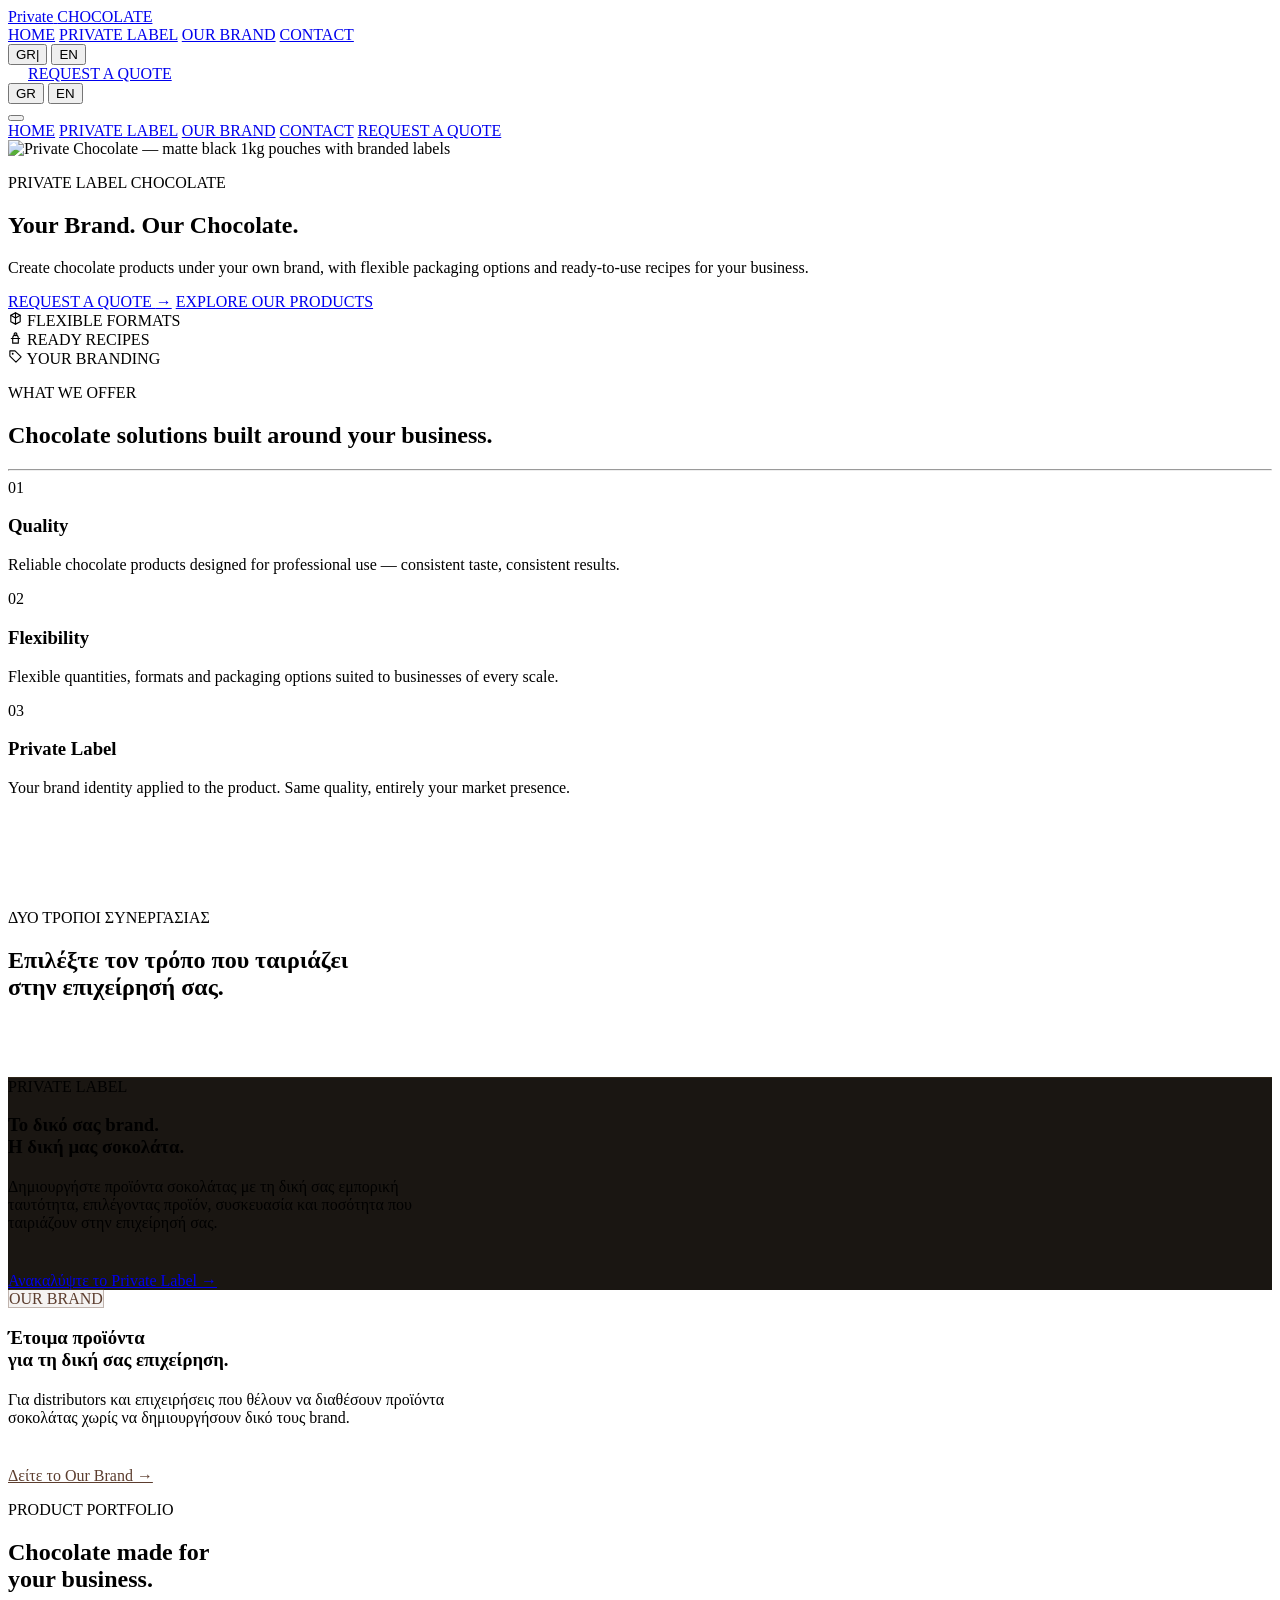
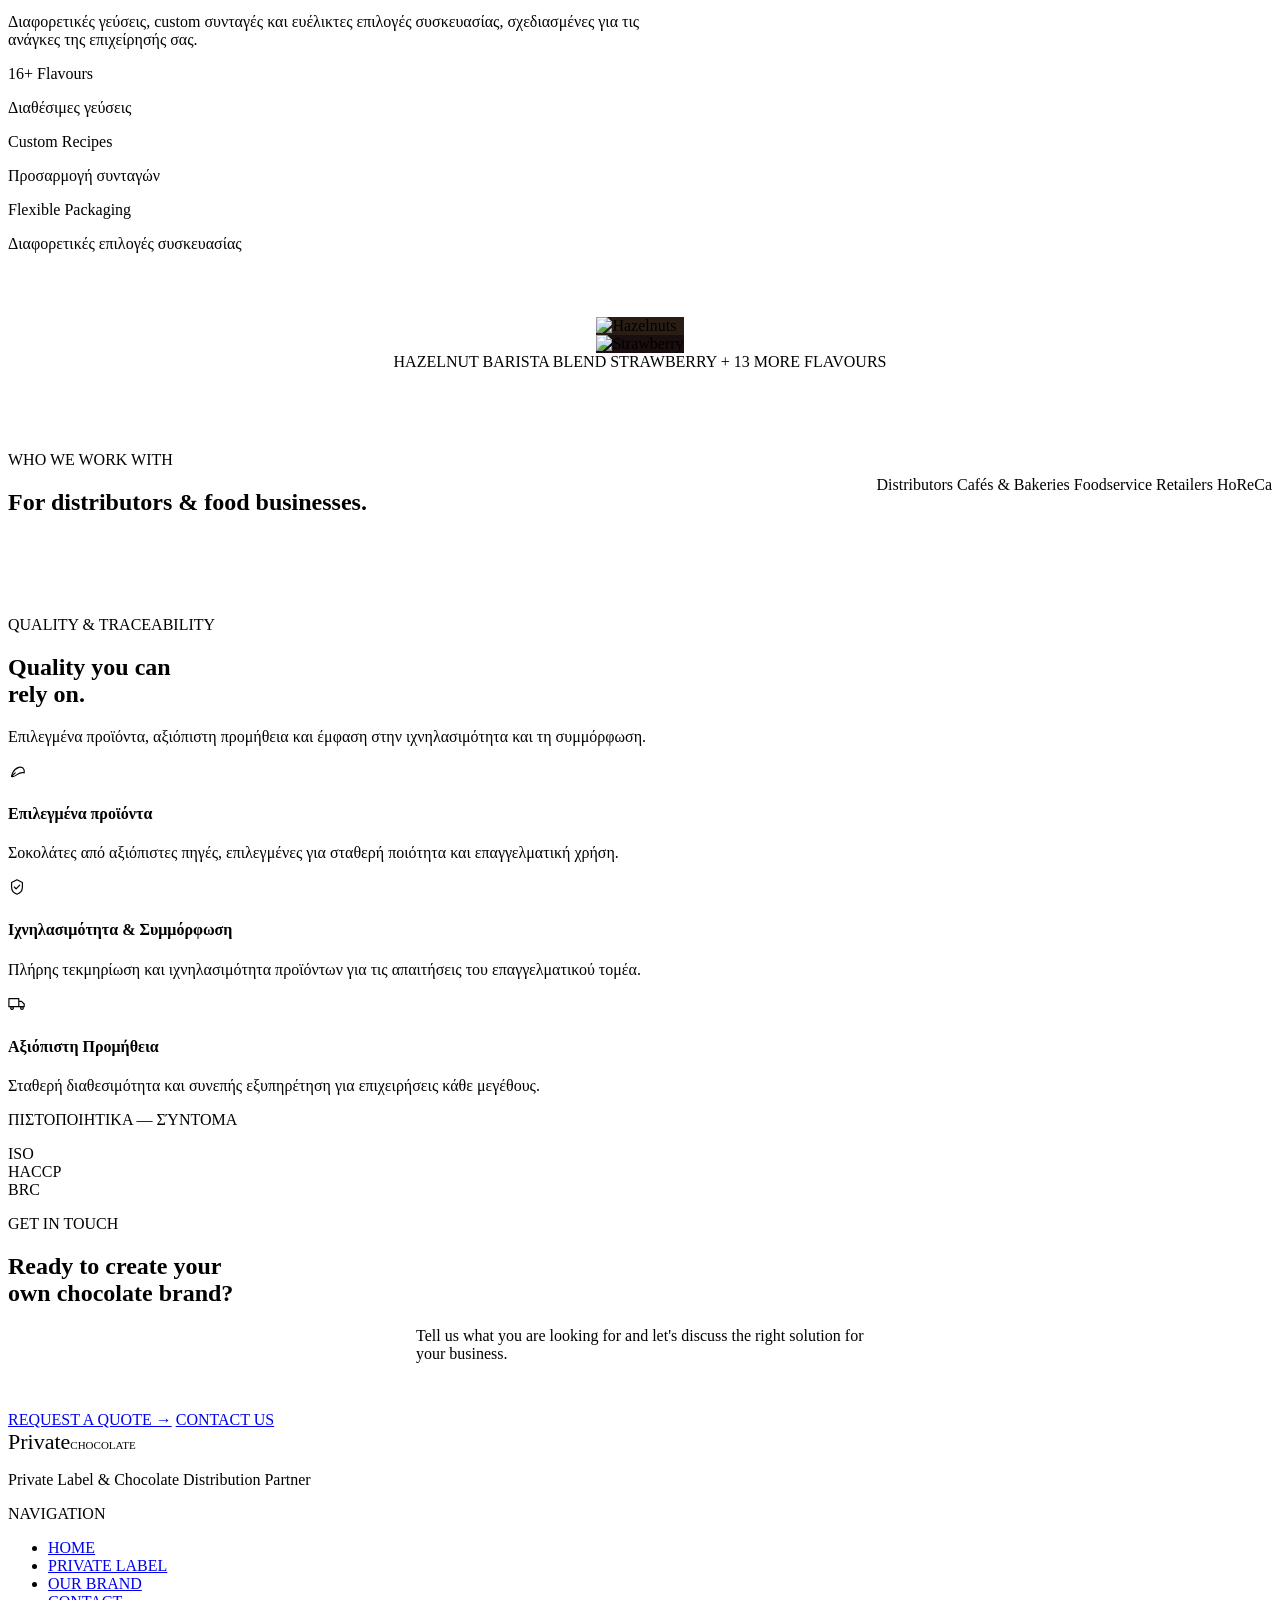
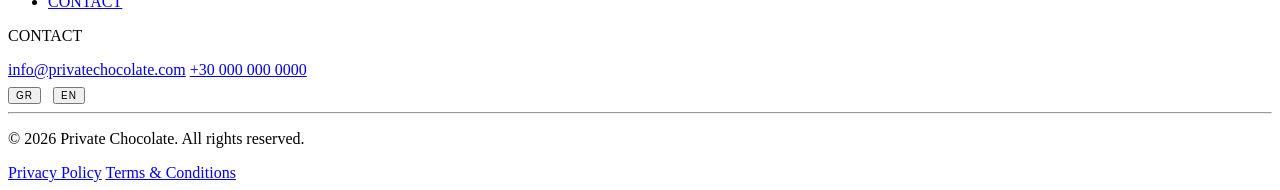
==== index.html @ 02a00a90 "Add files via upload" ====
<!DOCTYPE html>
<html lang="en">
<head>
  <meta charset="UTF-8">
  <meta name="viewport" content="width=device-width, initial-scale=1.0">
  <title>Private Chocolate — Your Brand. Our Chocolate.</title>
  <link rel="stylesheet" href="css/style.css">
</head>
<body>

  <!-- ═══ HEADER ═══ -->
  <header class="header">
    <div class="header-inner">
      <a href="index.html" class="logo">
        <span class="logo-private">Private</span>
        <span class="logo-chocolate">CHOCOLATE</span>
      </a>
      <nav class="nav-desktop">
        <a href="index.html" class="nav-link">HOME</a>
        <a href="private-label.html" class="nav-link">PRIVATE LABEL</a>
        <a href="our-brand.html" class="nav-link">OUR BRAND</a>
        <a href="contact.html" class="nav-link">CONTACT</a>
      </nav>
      <div class="header-right">
        <div class="lang-switcher">
          <button class="lang-btn active" data-lang="GR">GR<span class="lang-sep">|</span></button>
          <button class="lang-btn" data-lang="EN">EN</button>
        </div>
        <a href="contact.html" class="btn btn-gold" style="padding:10px 20px;">REQUEST A QUOTE</a>
      </div>
      <div class="mobile-controls">
        <div class="mobile-lang">
          <button class="lang-btn active" data-lang="GR">GR</button>
          <button class="lang-btn" data-lang="EN">EN</button>
        </div>
        <button class="hamburger" aria-label="Toggle menu">
          <span></span><span></span><span></span>
        </button>
      </div>
    </div>
    <div class="mobile-menu">
      <a href="index.html">HOME</a>
      <a href="private-label.html">PRIVATE LABEL</a>
      <a href="our-brand.html">OUR BRAND</a>
      <a href="contact.html">CONTACT</a>
      <a href="contact.html" class="btn btn-gold" style="text-align:center;margin-top:8px;">REQUEST A QUOTE</a>
    </div>
  </header>

  <main>
    <!-- ═══ 1. HERO ═══ -->
    <section class="hero">
      <div class="hero-bg">
        <img src="img/hero.png" alt="Private Chocolate — matte black 1kg pouches with branded labels" class="hero-img">
        <div class="hero-gradient-h"></div>
        <div class="hero-gradient-v"></div>
      </div>
      <div class="hero-content">
        <div class="hero-text">
          <p class="eyebrow">PRIVATE LABEL CHOCOLATE</p>
          <h1>
            <span class="line1">Your Brand.</span>
            <span class="line2">Our Chocolate.</span>
          </h1>
          <p class="hero-desc">Create chocolate products under your own brand, with flexible packaging options and ready-to-use recipes for your business.</p>
          <div class="hero-buttons">
            <a href="contact.html" class="btn btn-gold">REQUEST A QUOTE <span>→</span></a>
            <a href="private-label.html" class="btn btn-ghost">EXPLORE OUR PRODUCTS</a>
          </div>
          <div class="hero-badges">
            <div class="hero-badge">
              <svg width="15" height="15" viewBox="0 0 16 16" fill="none" stroke="currentColor" stroke-width="1.2" stroke-linecap="round" stroke-linejoin="round"><path d="M13 4.5L8 2 3 4.5v7L8 14l5-2.5v-7z"/><path d="M8 2v12M3 4.5l5 3 5-3"/></svg>
              <span>FLEXIBLE FORMATS</span>
            </div>
            <span class="hero-badge-sep"></span>
            <div class="hero-badge">
              <svg width="15" height="15" viewBox="0 0 16 16" fill="none" stroke="currentColor" stroke-width="1.2" stroke-linecap="round" stroke-linejoin="round"><path d="M5.5 14h5M5 14V9h6v5M3.5 9h9M5 9c0-2 1-3.5 3-3.5S11 7 11 9"/><circle cx="8" cy="4.5" r="1.5"/></svg>
              <span>READY RECIPES</span>
            </div>
            <span class="hero-badge-sep"></span>
            <div class="hero-badge">
              <svg width="15" height="15" viewBox="0 0 16 16" fill="none" stroke="currentColor" stroke-width="1.2" stroke-linecap="round" stroke-linejoin="round"><path d="M2 2h5.5l6.5 6.5-5.5 5.5L2 7.5V2z"/><circle cx="5" cy="5" r="1" fill="currentColor" stroke="none"/></svg>
              <span>YOUR BRANDING</span>
            </div>
          </div>
        </div>
      </div>
    </section>

    <!-- ═══ 2. WHAT WE OFFER ═══ -->
    <section class="section-ivory">
      <div class="container">
        <div style="max-width:576px;" class="mb-16">
          <p class="eyebrow">WHAT WE OFFER</p>
          <h2 class="heading-lg">Chocolate solutions built around your business.</h2>
        </div>
        <hr class="divider">
        <div class="grid-3">
          <div class="grid-3-item"><span class="num">01</span><h3>Quality</h3><p>Reliable chocolate products designed for professional use — consistent taste, consistent results.</p></div>
          <div class="grid-3-item"><span class="num">02</span><h3>Flexibility</h3><p>Flexible quantities, formats and packaging options suited to businesses of every scale.</p></div>
          <div class="grid-3-item"><span class="num">03</span><h3>Private Label</h3><p>Your brand identity applied to the product. Same quality, entirely your market presence.</p></div>
        </div>
      </div>
    </section>

    <!-- ═══ 3. ΔΥΟ ΤΡΟΠΟΙ ΣΥΝΕΡΓΑΣΙΑΣ ═══ -->
    <section style="background-color:var(--dark);">
      <div class="container" style="padding-top:80px;padding-bottom:56px;">
        <p class="eyebrow">ΔΥΟ ΤΡΟΠΟΙ ΣΥΝΕΡΓΑΣΙΑΣ</p>
        <h2 class="heading-md" style="color:var(--text-light);max-width:560px;">Επιλέξτε τον τρόπο που ταιριάζει<br><span class="italic text-ivory-warm">στην επιχείρησή σας.</span></h2>
      </div>
      <div class="split-section">
        <!-- PRIVATE LABEL -->
        <div class="split-card" style="background-color:#1A1612;border-top:1px solid rgba(196,154,74,0.12);">
          <div class="accent-bar" style="background-color:var(--gold);opacity:0.4;"></div>
          <div>
            <span class="split-badge" style="border:1px solid var(--gold);color:var(--gold);background-color:var(--gold-muted);">PRIVATE LABEL</span>
            <h3 class="heading-md" style="color:var(--text-light);margin-bottom:20px;">Το δικό σας brand.<br><span class="italic text-gold">Η δική μας σοκολάτα.</span></h3>
            <p class="body-text-light" style="max-width:440px;margin-bottom:40px;">Δημιουργήστε προϊόντα σοκολάτας με τη δική σας εμπορική ταυτότητα, επιλέγοντας προϊόν, συσκευασία και ποσότητα που ταιριάζουν στην επιχείρησή σας.</p>
          </div>
          <a href="private-label.html" class="btn btn-gold" style="align-self:flex-start;">Ανακαλύψτε το Private Label →</a>
        </div>
        <!-- OUR BRAND -->
        <div class="split-card" style="background-color:var(--ivory-warm);border-top:1px solid var(--border);border-left:1px solid var(--border);">
          <div class="accent-bar" style="background-color:var(--chocolate);opacity:0.25;"></div>
          <div>
            <span class="split-badge" style="border:1px solid rgba(92,61,46,0.35);color:#5C3D2E;background-color:rgba(92,61,46,0.06);">OUR BRAND</span>
            <h3 class="heading-md" style="margin-bottom:20px;">Έτοιμα προϊόντα<br><span class="italic">για τη δική σας επιχείρηση.</span></h3>
            <p class="body-text" style="max-width:440px;margin-bottom:40px;">Για distributors και επιχειρήσεις που θέλουν να διαθέσουν προϊόντα σοκολάτας χωρίς να δημιουργήσουν δικό τους brand.</p>
          </div>
          <a href="our-brand.html" class="btn btn-outline-muted" style="align-self:flex-start;color:#5C3D2E;border-color:rgba(92,61,46,0.4);">Δείτε το Our Brand →</a>
        </div>
      </div>
    </section>

    <!-- ═══ 4. PRODUCT PORTFOLIO ═══ -->
    <section class="section-ivory">
      <div class="container">
        <div style="max-width:672px;" class="mb-10">
          <p class="eyebrow">PRODUCT PORTFOLIO</p>
          <h2 class="heading-lg mb-4">Chocolate made for<br><span class="italic">your business.</span></h2>
          <p class="body-text max-w-lg">Διαφορετικές γεύσεις, custom συνταγές και ευέλικτες επιλογές συσκευασίας, σχεδιασμένες για τις ανάγκες της επιχείρησής σας.</p>
        </div>
        <div class="stats-row mb-16">
          <div class="stat-item"><div class="stat-value"><span class="gold">16+</span> Flavours</div><p class="stat-sub">Διαθέσιμες γεύσεις</p></div>
          <div class="stat-item"><div class="stat-value"><span class="gold">Custom</span> Recipes</div><p class="stat-sub">Προσαρμογή συνταγών</p></div>
          <div class="stat-item"><div class="stat-value"><span class="gold">Flexible</span> Packaging</div><p class="stat-sub">Διαφορετικές επιλογές συσκευασίας</p></div>
        </div>
        <!-- Pouch showcase -->
        <div class="pouch-showcase">
          <div class="radial-bg"></div>
          <div style="position:relative;z-index:10;display:flex;flex-direction:column;align-items:center;justify-content:flex-end;padding:48px 24px 0;">
            <div class="pouch-row">
              <div class="pouch-item pouch-left">
                <div data-pouch="HAZELNUT" data-pouch-id="hazelnut-h"></div>
                <div class="pouch-accent pouch-accent-left" style="background-color:#2A1E14;">
                  <img src="https://images.unsplash.com/photo-1601275874186-86dea41a4b7f?w=80&h=80&fit=crop&auto=format" alt="Hazelnuts">
                </div>
              </div>
              <div class="pouch-item pouch-center">
                <div data-pouch="BARISTA BLEND" data-pouch-id="barista-h" data-label-bg="#F5F0E8" data-label-text="#1C1714" data-label-sub="#8B7D70"></div>
              </div>
              <div class="pouch-item pouch-right">
                <div data-pouch="STRAWBERRY" data-pouch-id="strawberry-h"></div>
                <div class="pouch-accent pouch-accent-right" style="background-color:#1A0F0F;">
                  <img src="https://images.unsplash.com/photo-1686554397800-d49f9f690ff5?w=80&h=80&fit=crop&auto=format" alt="Strawberry">
                </div>
              </div>
            </div>
            <div class="flavour-bar">
              <span class="flavour-label">HAZELNUT</span>
              <span class="flavour-label">BARISTA BLEND</span>
              <span class="flavour-label">STRAWBERRY</span>
              <span class="flavour-label highlight">+ 13 MORE FLAVOURS</span>
            </div>
          </div>
        </div>
      </div>
    </section>

    <!-- ═══ 5. WHO WE WORK WITH ═══ -->
    <section class="section-ivory-warm py-16" style="border-top:1px solid var(--border);padding:64px 0;">
      <div class="container">
        <div style="display:flex;flex-wrap:wrap;align-items:center;justify-content:space-between;gap:32px;">
          <div>
            <p class="eyebrow">WHO WE WORK WITH</p>
            <h2 class="heading-sm">For distributors &amp; food businesses.</h2>
          </div>
          <div class="badges-row">
            <span class="badge-pill">Distributors</span>
            <span class="badge-pill">Cafés & Bakeries</span>
            <span class="badge-pill">Foodservice</span>
            <span class="badge-pill">Retailers</span>
            <span class="badge-pill">HoReCa</span>
          </div>
        </div>
      </div>
    </section>

    <!-- ═══ 6. QUALITY & TRACEABILITY ═══ -->
    <section class="section-dark">
      <div class="container">
        <div class="quality-grid">
          <div>
            <p class="eyebrow">QUALITY & TRACEABILITY</p>
            <h2 class="heading-lg mb-6" style="color:var(--text-light);">Quality you can<br><span class="italic text-ivory-warm">rely on.</span></h2>
            <p class="body-text-light max-w-md">Επιλεγμένα προϊόντα, αξιόπιστη προμήθεια και έμφαση στην ιχνηλασιμότητα και τη συμμόρφωση.</p>
          </div>
          <div>
            <div class="quality-item">
              <div class="icon"><svg width="18" height="18" viewBox="0 0 20 20" fill="none" stroke="currentColor" stroke-width="1.3" stroke-linecap="round" stroke-linejoin="round"><path d="M4 16c0 0 1-8 8-10s6 6 6 6-4-1-8 2S4 16 4 16z"/><path d="M4 16l4-4"/></svg></div>
              <div><h4>Επιλεγμένα προϊόντα</h4><p>Σοκολάτες από αξιόπιστες πηγές, επιλεγμένες για σταθερή ποιότητα και επαγγελματική χρήση.</p></div>
            </div>
            <div class="quality-item">
              <div class="icon"><svg width="18" height="18" viewBox="0 0 20 20" fill="none" stroke="currentColor" stroke-width="1.3" stroke-linecap="round" stroke-linejoin="round"><path d="M10 2L4 5v5c0 4 3 7 6 8 3-1 6-4 6-8V5l-6-3z"/><path d="M7 10l2 2 4-4"/></svg></div>
              <div><h4>Ιχνηλασιμότητα & Συμμόρφωση</h4><p>Πλήρης τεκμηρίωση και ιχνηλασιμότητα προϊόντων για τις απαιτήσεις του επαγγελματικού τομέα.</p></div>
            </div>
            <div class="quality-item">
              <div class="icon"><svg width="18" height="18" viewBox="0 0 20 20" fill="none" stroke="currentColor" stroke-width="1.3" stroke-linecap="round" stroke-linejoin="round"><path d="M1 4h11v9H1zM12 7h3l3 3v3h-6V7z"/><circle cx="4.5" cy="14.5" r="1.5"/><circle cx="15.5" cy="14.5" r="1.5"/></svg></div>
              <div><h4>Αξιόπιστη Προμήθεια</h4><p>Σταθερή διαθεσιμότητα και συνεπής εξυπηρέτηση για επιχειρήσεις κάθε μεγέθους.</p></div>
            </div>
            <div class="certs">
              <p class="certs-label">ΠΙΣΤΟΠΟΙΗΤΙΚΑ — ΣΎΝΤΟΜΑ</p>
              <div class="certs-list">
                <div class="cert-box">ISO</div>
                <div class="cert-box">HACCP</div>
                <div class="cert-box">BRC</div>
              </div>
            </div>
          </div>
        </div>
      </div>
    </section>

    <!-- ═══ 7. FINAL CTA ═══ -->
    <section class="section-deep cta-section">
      <div class="container">
        <p class="eyebrow">GET IN TOUCH</p>
        <h2 class="heading-xl" style="color:var(--text-light);">Ready to create your<br><span class="italic text-gold">own chocolate brand?</span></h2>
        <p class="body-text-light" style="max-width:448px;margin:0 auto 48px;">Tell us what you are looking for and let's discuss the right solution for your business.</p>
        <div class="cta-buttons">
          <a href="contact.html" class="btn btn-gold-solid">REQUEST A QUOTE →</a>
          <a href="contact.html" class="btn btn-ghost">CONTACT US</a>
        </div>
      </div>
    </section>
  </main>

  <!-- ═══ FOOTER ═══ -->
  <footer class="footer">
    <div class="container footer-inner">
      <div class="footer-grid">
        <div class="footer-brand">
          <div class="logo mb-4"><span class="logo-private" style="color:var(--text-light);font-size:22px;">Private</span><span class="logo-chocolate" style="font-size:11px;">CHOCOLATE</span></div>
          <p>Private Label &amp; Chocolate Distribution Partner</p>
        </div>
        <div>
          <p class="footer-nav-label">NAVIGATION</p>
          <ul class="footer-nav-list">
            <li><a href="index.html">HOME</a></li>
            <li><a href="private-label.html">PRIVATE LABEL</a></li>
            <li><a href="our-brand.html">OUR BRAND</a></li>
            <li><a href="contact.html">CONTACT</a></li>
          </ul>
        </div>
        <div>
          <p class="footer-contact-label">CONTACT</p>
          <div class="footer-contact-list">
            <a href="mailto:info@privatechocolate.com">info@privatechocolate.com</a>
            <a href="tel:+30000000000">+30 000 000 0000</a>
            <div style="display:flex;gap:12px;margin-top:8px;">
              <button class="lang-btn active" data-lang="GR" style="font-size:10px;letter-spacing:0.1em;">GR</button>
              <button class="lang-btn" data-lang="EN" style="font-size:10px;letter-spacing:0.1em;">EN</button>
            </div>
          </div>
        </div>
      </div>
      <hr class="divider-light">
      <div class="footer-bottom">
        <p>© 2026 Private Chocolate. All rights reserved.</p>
        <div class="footer-links">
          <a href="#">Privacy Policy</a>
          <a href="#">Terms & Conditions</a>
        </div>
      </div>
    </div>
  </footer>

  <script src="js/svg.js"></script>
  <script src="js/main.js"></script>
</body>
</html>
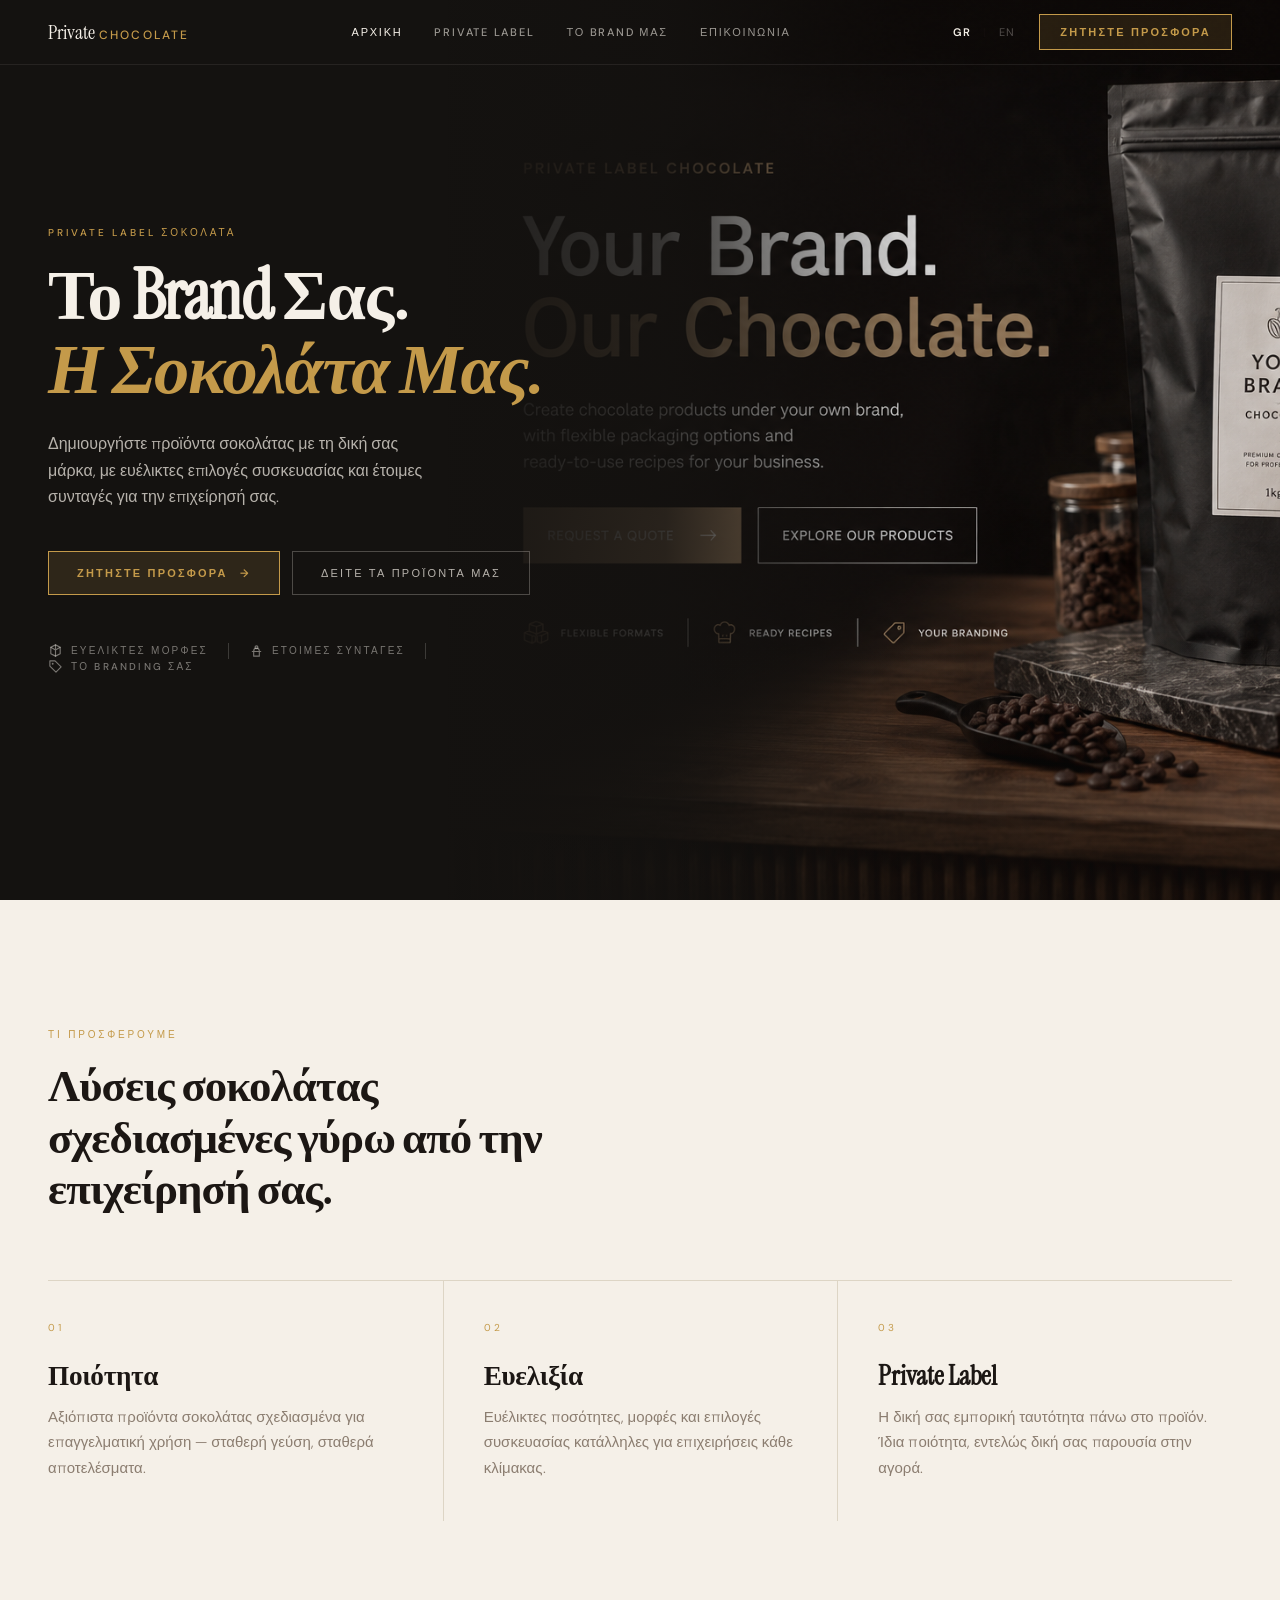
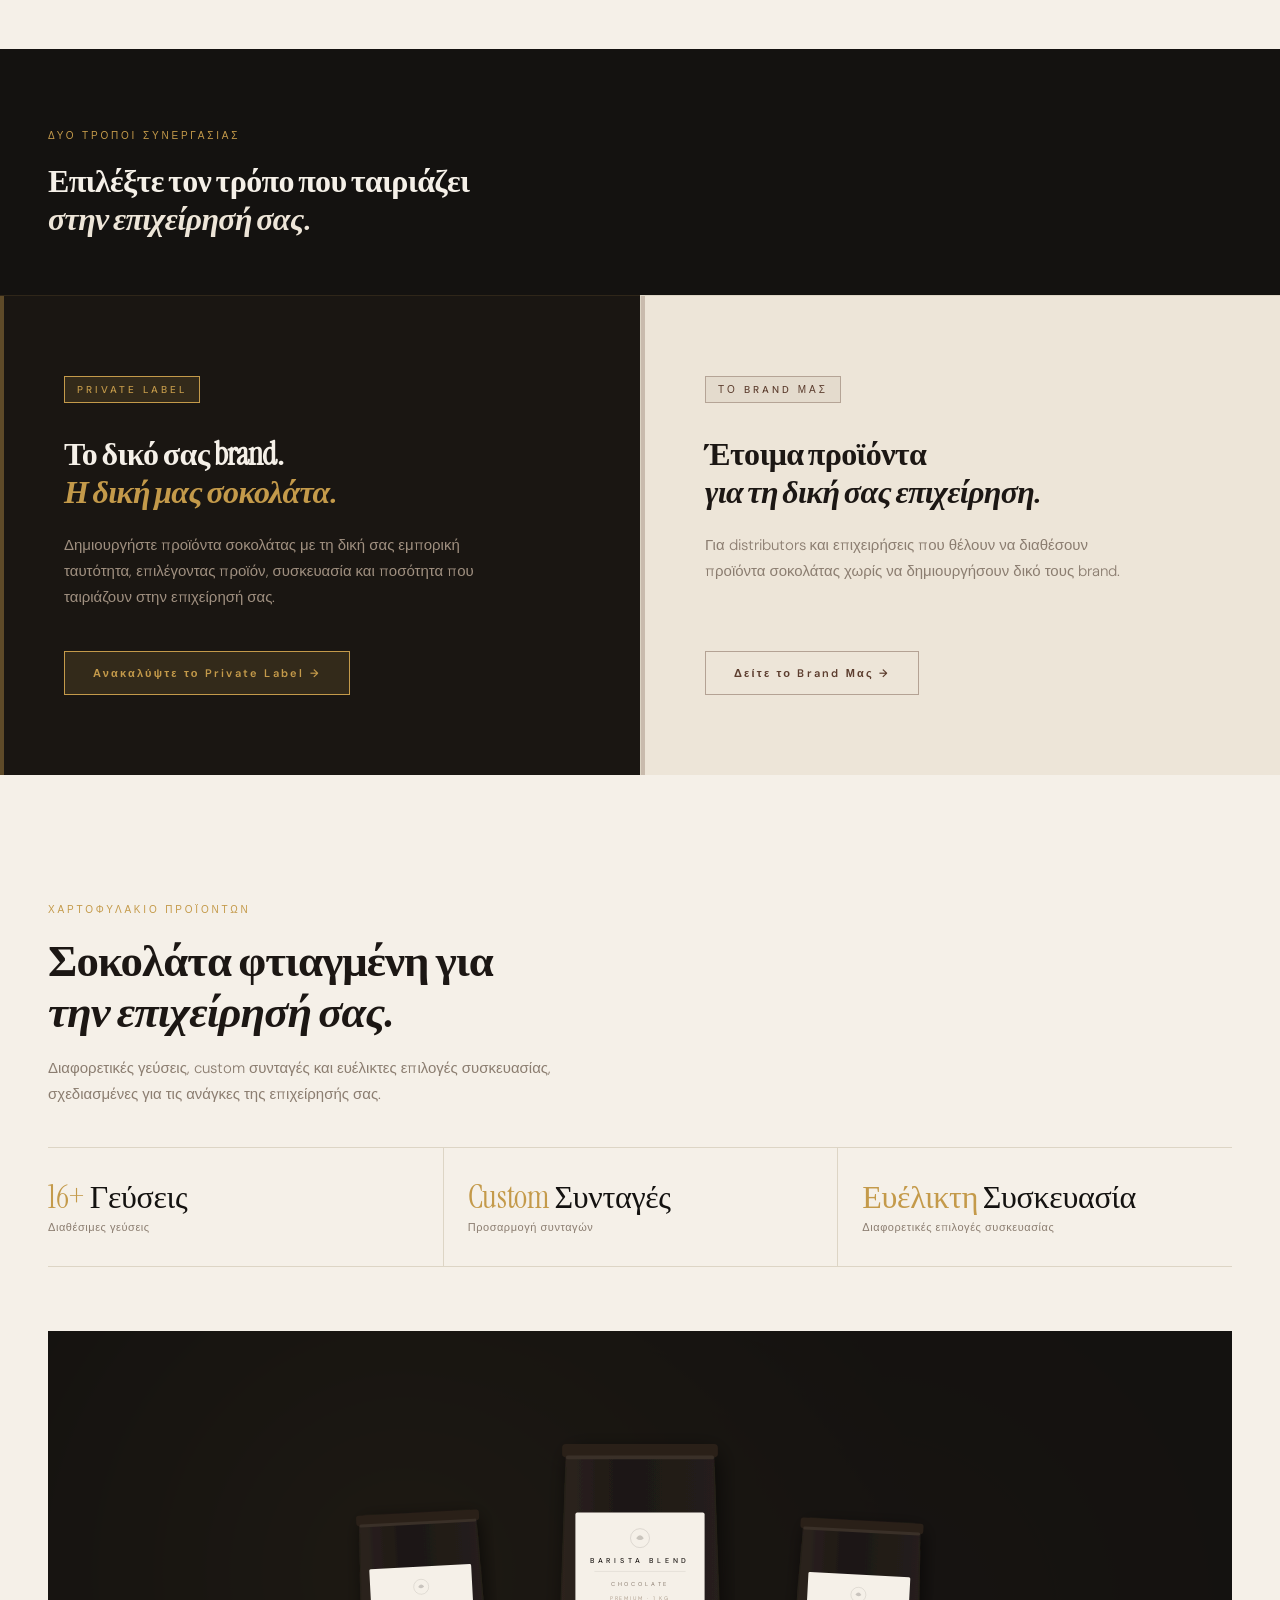
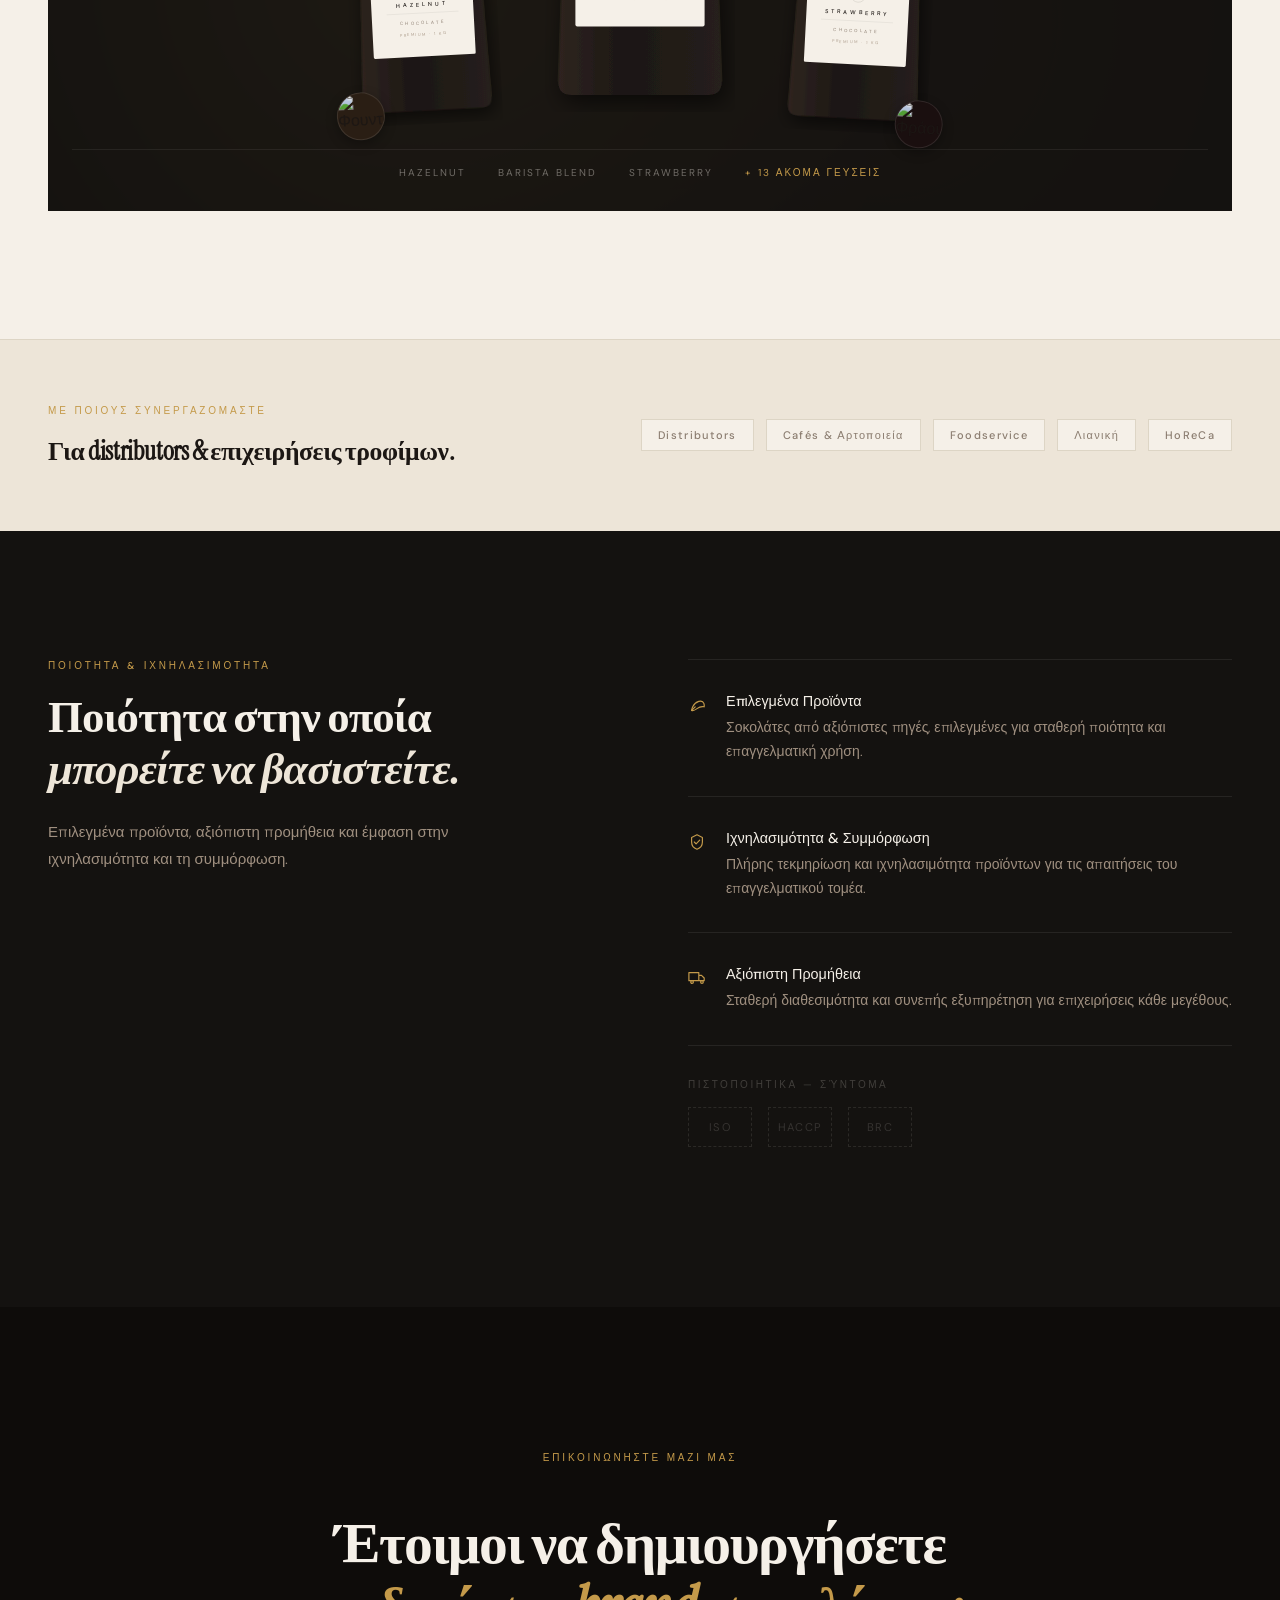
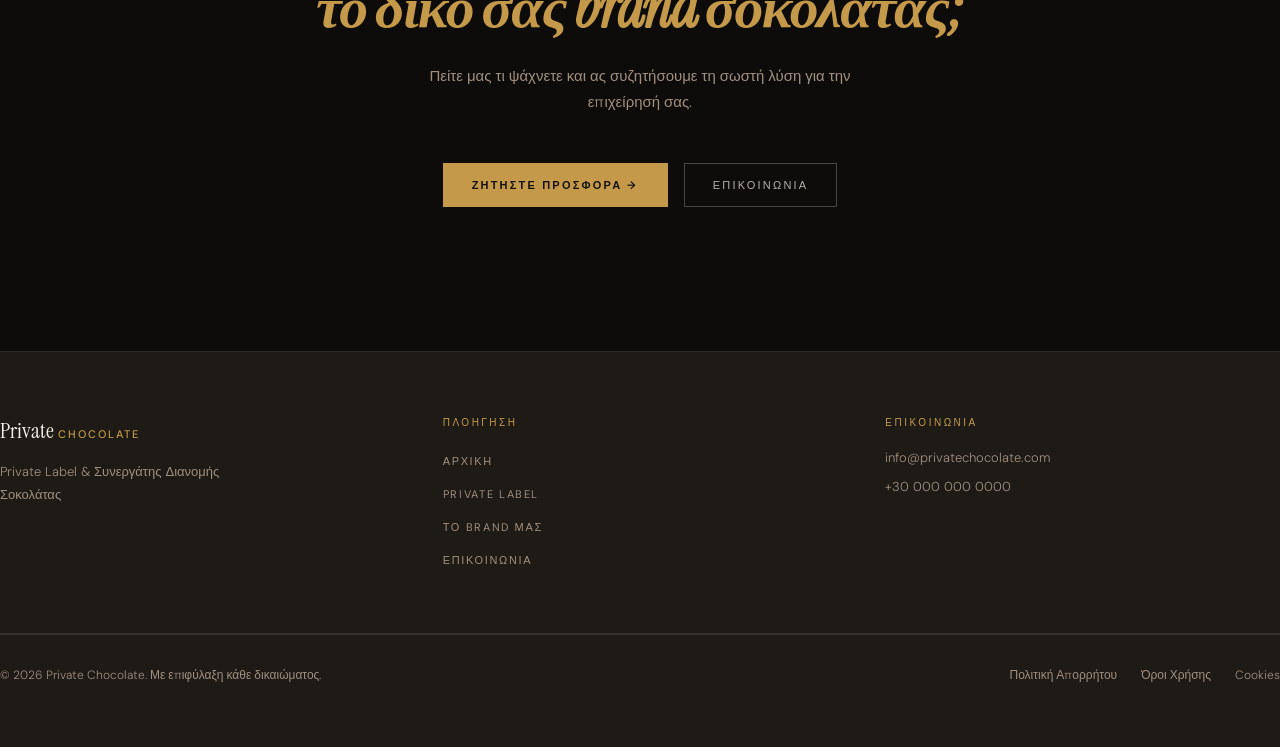
==== commit 5c24beb1: "Add files via upload - contact form - cookies - gtag(analytics- ads) - structure data -sitemap " ====
--- a/index.html
+++ b/index.html
@@ -1,116 +1,118 @@
 <!DOCTYPE html>
-<html lang="en">
+<html lang="el">
 <head>
   <meta charset="UTF-8">
   <meta name="viewport" content="width=device-width, initial-scale=1.0">
-  <title>Private Chocolate — Your Brand. Our Chocolate.</title>
+  <title>Private Chocolate — Το Δικό Σας Brand. Η Δική Μας Σοκολάτα.</title>
+  <link rel="icon" href="img/favicon.ico" sizes="32x32">
+  <link rel="icon" href="img/favicon.svg" type="image/svg+xml">
+  <link rel="apple-touch-icon" href="img/apple-touch-icon.png">
+  <meta name="description" content="Δημιουργήστε προϊόντα σοκολάτας με τη δική σας μάρκα. Private label και διανομή σοκολάτας για επαγγελματίες — ευέλικτη συσκευασία, 16+ γεύσεις.">
+  <link rel="canonical" href="https://privatechocolate.com/">
+  <meta property="og:type" content="website">
+  <meta property="og:title" content="Private Chocolate — Το Brand Σας. Η Σοκολάτα Μας.">
+  <meta property="og:description" content="Δημιουργήστε προϊόντα σοκολάτας με τη δική σας μάρκα. Private label και διανομή σοκολάτας για επαγγελματίες — ευέλικτη συσκευασία, 16+ γεύσεις.">
+  <meta property="og:url" content="https://privatechocolate.com/">
+  <meta property="og:image" content="https://privatechocolate.com/img/og-image.jpg">
+  <meta property="og:locale" content="el_GR">
+  <meta property="og:locale:alternate" content="en_GB">
+  <meta property="og:site_name" content="Private Chocolate">
+  <meta name="twitter:card" content="summary_large_image">
+  <meta name="twitter:title" content="Private Chocolate — Το Brand Σας. Η Σοκολάτα Μας.">
+  <meta name="twitter:description" content="Δημιουργήστε προϊόντα σοκολάτας με τη δική σας μάρκα. Private label και διανομή σοκολάτας για επαγγελματίες — ευέλικτη συσκευασία, 16+ γεύσεις.">
+  <meta name="twitter:image" content="https://privatechocolate.com/img/og-image.jpg">
+  <link rel="alternate" hreflang="el" href="index.html">
+  <link rel="alternate" hreflang="en" href="en/index.html">
   <link rel="stylesheet" href="css/style.css">
+
+  <script type="application/ld+json">{"@context":"https://schema.org","@type":"Organization","name":"Private Chocolate","url":"https://privatechocolate.com","logo":"https://privatechocolate.com/img/logo.png","description":"Private label chocolate and distribution partner for professional businesses.","contactPoint":{"@type":"ContactPoint","email":"info@privatechocolate.com","contactType":"sales","availableLanguage":["Greek","English"]},"sameAs":[]}  </script>
+  <script type="application/ld+json">{"@context":"https://schema.org","@type":"WebSite","name":"Private Chocolate","url":"https://privatechocolate.com","inLanguage":["el","en"]}  </script>
 </head>
 <body>
 
-  <!-- ═══ HEADER ═══ -->
+  <!-- HEADER -->
   <header class="header">
     <div class="header-inner">
-      <a href="index.html" class="logo">
-        <span class="logo-private">Private</span>
-        <span class="logo-chocolate">CHOCOLATE</span>
-      </a>
+      <a href="index.html" class="logo"><span class="logo-private">Private</span><span class="logo-chocolate">CHOCOLATE</span></a>
       <nav class="nav-desktop">
-        <a href="index.html" class="nav-link">HOME</a>
+        <a href="index.html" class="nav-link">ΑΡΧΙΚΗ</a>
         <a href="private-label.html" class="nav-link">PRIVATE LABEL</a>
-        <a href="our-brand.html" class="nav-link">OUR BRAND</a>
-        <a href="contact.html" class="nav-link">CONTACT</a>
+        <a href="our-brand.html" class="nav-link">ΤΟ BRAND ΜΑΣ</a>
+        <a href="contact.html" class="nav-link">ΕΠΙΚΟΙΝΩΝΙΑ</a>
       </nav>
       <div class="header-right">
         <div class="lang-switcher">
-          <button class="lang-btn active" data-lang="GR">GR<span class="lang-sep">|</span></button>
-          <button class="lang-btn" data-lang="EN">EN</button>
-        </div>
-        <a href="contact.html" class="btn btn-gold" style="padding:10px 20px;">REQUEST A QUOTE</a>
+          <span class="lang-btn active">GR</span>
+          <span class="lang-sep" style="margin:0 4px;">|</span>
+          <a href="en/index.html" class="lang-btn" style="text-decoration:none;">EN</a>
+        </div>
+        <a href="contact.html" class="btn btn-gold" style="padding:10px 20px;">ΖΗΤΗΣΤΕ ΠΡΟΣΦΟΡΑ</a>
       </div>
       <div class="mobile-controls">
         <div class="mobile-lang">
-          <button class="lang-btn active" data-lang="GR">GR</button>
-          <button class="lang-btn" data-lang="EN">EN</button>
-        </div>
-        <button class="hamburger" aria-label="Toggle menu">
-          <span></span><span></span><span></span>
-        </button>
+          <span class="lang-btn active" style="font-size:10px;letter-spacing:0.1em;">GR</span>
+          <a href="en/index.html" class="lang-btn" style="text-decoration:none;font-size:10px;letter-spacing:0.1em;">EN</a>
+        </div>
+        <button class="hamburger" aria-label="Μενού"><span></span><span></span><span></span></button>
       </div>
     </div>
     <div class="mobile-menu">
-      <a href="index.html">HOME</a>
-      <a href="private-label.html">PRIVATE LABEL</a>
-      <a href="our-brand.html">OUR BRAND</a>
-      <a href="contact.html">CONTACT</a>
-      <a href="contact.html" class="btn btn-gold" style="text-align:center;margin-top:8px;">REQUEST A QUOTE</a>
+      <a href="index.html">ΑΡΧΙΚΗ</a><a href="private-label.html">PRIVATE LABEL</a><a href="our-brand.html">ΤΟ BRAND ΜΑΣ</a><a href="contact.html">ΕΠΙΚΟΙΝΩΝΙΑ</a>
+      <a href="contact.html" class="btn btn-gold" style="text-align:center;margin-top:8px;">ΖΗΤΗΣΤΕ ΠΡΟΣΦΟΡΑ</a>
     </div>
   </header>
 
   <main>
-    <!-- ═══ 1. HERO ═══ -->
+    <!-- 1. HERO -->
     <section class="hero">
       <div class="hero-bg">
-        <img src="img/hero.png" alt="Private Chocolate — matte black 1kg pouches with branded labels" class="hero-img">
+        <img src="img/hero.png" alt="Private Chocolate — ματ μαύρες συσκευασίες 1kg με branded ετικέτες" class="hero-img">
         <div class="hero-gradient-h"></div>
         <div class="hero-gradient-v"></div>
       </div>
       <div class="hero-content">
         <div class="hero-text">
-          <p class="eyebrow">PRIVATE LABEL CHOCOLATE</p>
-          <h1>
-            <span class="line1">Your Brand.</span>
-            <span class="line2">Our Chocolate.</span>
-          </h1>
-          <p class="hero-desc">Create chocolate products under your own brand, with flexible packaging options and ready-to-use recipes for your business.</p>
+          <p class="eyebrow">PRIVATE LABEL ΣΟΚΟΛΑΤΑ</p>
+          <h1><span class="line1">Το Brand Σας.</span><span class="line2">Η Σοκολάτα Μας.</span></h1>
+          <p class="hero-desc">Δημιουργήστε προϊόντα σοκολάτας με τη δική σας μάρκα, με ευέλικτες επιλογές συσκευασίας και έτοιμες συνταγές για την επιχείρησή σας.</p>
           <div class="hero-buttons">
-            <a href="contact.html" class="btn btn-gold">REQUEST A QUOTE <span>→</span></a>
-            <a href="private-label.html" class="btn btn-ghost">EXPLORE OUR PRODUCTS</a>
+            <a href="contact.html" class="btn btn-gold">ΖΗΤΗΣΤΕ ΠΡΟΣΦΟΡΑ <span>→</span></a>
+            <a href="private-label.html" class="btn btn-ghost">ΔΕΙΤΕ ΤΑ ΠΡΟΪΟΝΤΑ ΜΑΣ</a>
           </div>
           <div class="hero-badges">
-            <div class="hero-badge">
-              <svg width="15" height="15" viewBox="0 0 16 16" fill="none" stroke="currentColor" stroke-width="1.2" stroke-linecap="round" stroke-linejoin="round"><path d="M13 4.5L8 2 3 4.5v7L8 14l5-2.5v-7z"/><path d="M8 2v12M3 4.5l5 3 5-3"/></svg>
-              <span>FLEXIBLE FORMATS</span>
-            </div>
+            <div class="hero-badge"><svg width="15" height="15" viewBox="0 0 16 16" fill="none" stroke="currentColor" stroke-width="1.2" stroke-linecap="round" stroke-linejoin="round"><path d="M13 4.5L8 2 3 4.5v7L8 14l5-2.5v-7z"/><path d="M8 2v12M3 4.5l5 3 5-3"/></svg><span>ΕΥΕΛΙΚΤΕΣ ΜΟΡΦΕΣ</span></div>
             <span class="hero-badge-sep"></span>
-            <div class="hero-badge">
-              <svg width="15" height="15" viewBox="0 0 16 16" fill="none" stroke="currentColor" stroke-width="1.2" stroke-linecap="round" stroke-linejoin="round"><path d="M5.5 14h5M5 14V9h6v5M3.5 9h9M5 9c0-2 1-3.5 3-3.5S11 7 11 9"/><circle cx="8" cy="4.5" r="1.5"/></svg>
-              <span>READY RECIPES</span>
-            </div>
+            <div class="hero-badge"><svg width="15" height="15" viewBox="0 0 16 16" fill="none" stroke="currentColor" stroke-width="1.2" stroke-linecap="round" stroke-linejoin="round"><path d="M5.5 14h5M5 14V9h6v5M3.5 9h9M5 9c0-2 1-3.5 3-3.5S11 7 11 9"/><circle cx="8" cy="4.5" r="1.5"/></svg><span>ΕΤΟΙΜΕΣ ΣΥΝΤΑΓΕΣ</span></div>
             <span class="hero-badge-sep"></span>
-            <div class="hero-badge">
-              <svg width="15" height="15" viewBox="0 0 16 16" fill="none" stroke="currentColor" stroke-width="1.2" stroke-linecap="round" stroke-linejoin="round"><path d="M2 2h5.5l6.5 6.5-5.5 5.5L2 7.5V2z"/><circle cx="5" cy="5" r="1" fill="currentColor" stroke="none"/></svg>
-              <span>YOUR BRANDING</span>
-            </div>
-          </div>
-        </div>
-      </div>
-    </section>
-
-    <!-- ═══ 2. WHAT WE OFFER ═══ -->
+            <div class="hero-badge"><svg width="15" height="15" viewBox="0 0 16 16" fill="none" stroke="currentColor" stroke-width="1.2" stroke-linecap="round" stroke-linejoin="round"><path d="M2 2h5.5l6.5 6.5-5.5 5.5L2 7.5V2z"/><circle cx="5" cy="5" r="1" fill="currentColor" stroke="none"/></svg><span>ΤΟ BRANDING ΣΑΣ</span></div>
+          </div>
+        </div>
+      </div>
+    </section>
+
+    <!-- 2. ΤΙ ΠΡΟΣΦΕΡΟΥΜΕ -->
     <section class="section-ivory">
       <div class="container">
         <div style="max-width:576px;" class="mb-16">
-          <p class="eyebrow">WHAT WE OFFER</p>
-          <h2 class="heading-lg">Chocolate solutions built around your business.</h2>
+          <p class="eyebrow">ΤΙ ΠΡΟΣΦΕΡΟΥΜΕ</p>
+          <h2 class="heading-lg">Λύσεις σοκολάτας σχεδιασμένες γύρω από την επιχείρησή σας.</h2>
         </div>
         <hr class="divider">
         <div class="grid-3">
-          <div class="grid-3-item"><span class="num">01</span><h3>Quality</h3><p>Reliable chocolate products designed for professional use — consistent taste, consistent results.</p></div>
-          <div class="grid-3-item"><span class="num">02</span><h3>Flexibility</h3><p>Flexible quantities, formats and packaging options suited to businesses of every scale.</p></div>
-          <div class="grid-3-item"><span class="num">03</span><h3>Private Label</h3><p>Your brand identity applied to the product. Same quality, entirely your market presence.</p></div>
-        </div>
-      </div>
-    </section>
-
-    <!-- ═══ 3. ΔΥΟ ΤΡΟΠΟΙ ΣΥΝΕΡΓΑΣΙΑΣ ═══ -->
+          <div class="grid-3-item"><span class="num">01</span><h3>Ποιότητα</h3><p>Αξιόπιστα προϊόντα σοκολάτας σχεδιασμένα για επαγγελματική χρήση — σταθερή γεύση, σταθερά αποτελέσματα.</p></div>
+          <div class="grid-3-item"><span class="num">02</span><h3>Ευελιξία</h3><p>Ευέλικτες ποσότητες, μορφές και επιλογές συσκευασίας κατάλληλες για επιχειρήσεις κάθε κλίμακας.</p></div>
+          <div class="grid-3-item"><span class="num">03</span><h3>Private Label</h3><p>Η δική σας εμπορική ταυτότητα πάνω στο προϊόν. Ίδια ποιότητα, εντελώς δική σας παρουσία στην αγορά.</p></div>
+        </div>
+      </div>
+    </section>
+
+    <!-- 3. ΔΥΟ ΤΡΟΠΟΙ ΣΥΝΕΡΓΑΣΙΑΣ -->
     <section style="background-color:var(--dark);">
       <div class="container" style="padding-top:80px;padding-bottom:56px;">
         <p class="eyebrow">ΔΥΟ ΤΡΟΠΟΙ ΣΥΝΕΡΓΑΣΙΑΣ</p>
         <h2 class="heading-md" style="color:var(--text-light);max-width:560px;">Επιλέξτε τον τρόπο που ταιριάζει<br><span class="italic text-ivory-warm">στην επιχείρησή σας.</span></h2>
       </div>
       <div class="split-section">
-        <!-- PRIVATE LABEL -->
         <div class="split-card" style="background-color:#1A1612;border-top:1px solid rgba(196,154,74,0.12);">
           <div class="accent-bar" style="background-color:var(--gold);opacity:0.4;"></div>
           <div>
@@ -120,96 +122,75 @@
           </div>
           <a href="private-label.html" class="btn btn-gold" style="align-self:flex-start;">Ανακαλύψτε το Private Label →</a>
         </div>
-        <!-- OUR BRAND -->
         <div class="split-card" style="background-color:var(--ivory-warm);border-top:1px solid var(--border);border-left:1px solid var(--border);">
           <div class="accent-bar" style="background-color:var(--chocolate);opacity:0.25;"></div>
           <div>
-            <span class="split-badge" style="border:1px solid rgba(92,61,46,0.35);color:#5C3D2E;background-color:rgba(92,61,46,0.06);">OUR BRAND</span>
+            <span class="split-badge" style="border:1px solid rgba(92,61,46,0.35);color:#5C3D2E;background-color:rgba(92,61,46,0.06);">ΤΟ BRAND ΜΑΣ</span>
             <h3 class="heading-md" style="margin-bottom:20px;">Έτοιμα προϊόντα<br><span class="italic">για τη δική σας επιχείρηση.</span></h3>
             <p class="body-text" style="max-width:440px;margin-bottom:40px;">Για distributors και επιχειρήσεις που θέλουν να διαθέσουν προϊόντα σοκολάτας χωρίς να δημιουργήσουν δικό τους brand.</p>
           </div>
-          <a href="our-brand.html" class="btn btn-outline-muted" style="align-self:flex-start;color:#5C3D2E;border-color:rgba(92,61,46,0.4);">Δείτε το Our Brand →</a>
-        </div>
-      </div>
-    </section>
-
-    <!-- ═══ 4. PRODUCT PORTFOLIO ═══ -->
+          <a href="our-brand.html" class="btn btn-outline-muted" style="align-self:flex-start;color:#5C3D2E;border-color:rgba(92,61,46,0.4);">Δείτε το Brand Μας →</a>
+        </div>
+      </div>
+    </section>
+
+    <!-- 4. ΧΑΡΤΟΦΥΛΑΚΙΟ ΠΡΟΪΟΝΤΩΝ -->
     <section class="section-ivory">
       <div class="container">
         <div style="max-width:672px;" class="mb-10">
-          <p class="eyebrow">PRODUCT PORTFOLIO</p>
-          <h2 class="heading-lg mb-4">Chocolate made for<br><span class="italic">your business.</span></h2>
+          <p class="eyebrow">ΧΑΡΤΟΦΥΛΑΚΙΟ ΠΡΟΪΟΝΤΩΝ</p>
+          <h2 class="heading-lg mb-4">Σοκολάτα φτιαγμένη για<br><span class="italic">την επιχείρησή σας.</span></h2>
           <p class="body-text max-w-lg">Διαφορετικές γεύσεις, custom συνταγές και ευέλικτες επιλογές συσκευασίας, σχεδιασμένες για τις ανάγκες της επιχείρησής σας.</p>
         </div>
         <div class="stats-row mb-16">
-          <div class="stat-item"><div class="stat-value"><span class="gold">16+</span> Flavours</div><p class="stat-sub">Διαθέσιμες γεύσεις</p></div>
-          <div class="stat-item"><div class="stat-value"><span class="gold">Custom</span> Recipes</div><p class="stat-sub">Προσαρμογή συνταγών</p></div>
-          <div class="stat-item"><div class="stat-value"><span class="gold">Flexible</span> Packaging</div><p class="stat-sub">Διαφορετικές επιλογές συσκευασίας</p></div>
-        </div>
-        <!-- Pouch showcase -->
+          <div class="stat-item"><div class="stat-value"><span class="gold">16+</span> Γεύσεις</div><p class="stat-sub">Διαθέσιμες γεύσεις</p></div>
+          <div class="stat-item"><div class="stat-value"><span class="gold">Custom</span> Συνταγές</div><p class="stat-sub">Προσαρμογή συνταγών</p></div>
+          <div class="stat-item"><div class="stat-value"><span class="gold">Ευέλικτη</span> Συσκευασία</div><p class="stat-sub">Διαφορετικές επιλογές συσκευασίας</p></div>
+        </div>
         <div class="pouch-showcase">
           <div class="radial-bg"></div>
           <div style="position:relative;z-index:10;display:flex;flex-direction:column;align-items:center;justify-content:flex-end;padding:48px 24px 0;">
             <div class="pouch-row">
-              <div class="pouch-item pouch-left">
-                <div data-pouch="HAZELNUT" data-pouch-id="hazelnut-h"></div>
-                <div class="pouch-accent pouch-accent-left" style="background-color:#2A1E14;">
-                  <img src="https://images.unsplash.com/photo-1601275874186-86dea41a4b7f?w=80&h=80&fit=crop&auto=format" alt="Hazelnuts">
-                </div>
-              </div>
-              <div class="pouch-item pouch-center">
-                <div data-pouch="BARISTA BLEND" data-pouch-id="barista-h" data-label-bg="#F5F0E8" data-label-text="#1C1714" data-label-sub="#8B7D70"></div>
-              </div>
-              <div class="pouch-item pouch-right">
-                <div data-pouch="STRAWBERRY" data-pouch-id="strawberry-h"></div>
-                <div class="pouch-accent pouch-accent-right" style="background-color:#1A0F0F;">
-                  <img src="https://images.unsplash.com/photo-1686554397800-d49f9f690ff5?w=80&h=80&fit=crop&auto=format" alt="Strawberry">
-                </div>
-              </div>
+              <div class="pouch-item pouch-left"><div data-pouch="HAZELNUT" data-pouch-id="hazelnut-h"></div><div class="pouch-accent pouch-accent-left" style="background-color:#2A1E14;"><img src="https://images.unsplash.com/photo-1601275874186-86dea41a4b7f?w=80&h=80&fit=crop&auto=format" alt="Φουντούκια"></div></div>
+              <div class="pouch-item pouch-center"><div data-pouch="BARISTA BLEND" data-pouch-id="barista-h" data-label-bg="#F5F0E8" data-label-text="#1C1714" data-label-sub="#8B7D70"></div></div>
+              <div class="pouch-item pouch-right"><div data-pouch="STRAWBERRY" data-pouch-id="strawberry-h"></div><div class="pouch-accent pouch-accent-right" style="background-color:#1A0F0F;"><img src="https://images.unsplash.com/photo-1686554397800-d49f9f690ff5?w=80&h=80&fit=crop&auto=format" alt="Φράουλα"></div></div>
             </div>
             <div class="flavour-bar">
-              <span class="flavour-label">HAZELNUT</span>
-              <span class="flavour-label">BARISTA BLEND</span>
-              <span class="flavour-label">STRAWBERRY</span>
-              <span class="flavour-label highlight">+ 13 MORE FLAVOURS</span>
-            </div>
-          </div>
-        </div>
-      </div>
-    </section>
-
-    <!-- ═══ 5. WHO WE WORK WITH ═══ -->
-    <section class="section-ivory-warm py-16" style="border-top:1px solid var(--border);padding:64px 0;">
+              <span class="flavour-label">HAZELNUT</span><span class="flavour-label">BARISTA BLEND</span><span class="flavour-label">STRAWBERRY</span><span class="flavour-label highlight">+ 13 ΑΚΟΜΑ ΓΕΥΣΕΙΣ</span>
+            </div>
+          </div>
+        </div>
+      </div>
+    </section>
+
+    <!-- 5. ΜΕ ΠΟΙΟΥΣ ΣΥΝΕΡΓΑΖΟΜΑΣΤΕ -->
+    <section class="section-ivory-warm" style="border-top:1px solid var(--border);padding:64px 0;">
       <div class="container">
         <div style="display:flex;flex-wrap:wrap;align-items:center;justify-content:space-between;gap:32px;">
           <div>
-            <p class="eyebrow">WHO WE WORK WITH</p>
-            <h2 class="heading-sm">For distributors &amp; food businesses.</h2>
+            <p class="eyebrow">ΜΕ ΠΟΙΟΥΣ ΣΥΝΕΡΓΑΖΟΜΑΣΤΕ</p>
+            <h2 class="heading-sm">Για distributors &amp; επιχειρήσεις τροφίμων.</h2>
           </div>
           <div class="badges-row">
-            <span class="badge-pill">Distributors</span>
-            <span class="badge-pill">Cafés & Bakeries</span>
-            <span class="badge-pill">Foodservice</span>
-            <span class="badge-pill">Retailers</span>
-            <span class="badge-pill">HoReCa</span>
-          </div>
-        </div>
-      </div>
-    </section>
-
-    <!-- ═══ 6. QUALITY & TRACEABILITY ═══ -->
+            <span class="badge-pill">Distributors</span><span class="badge-pill">Cafés & Αρτοποιεία</span><span class="badge-pill">Foodservice</span><span class="badge-pill">Λιανική</span><span class="badge-pill">HoReCa</span>
+          </div>
+        </div>
+      </div>
+    </section>
+
+    <!-- 6. ΠΟΙΟΤΗΤΑ & ΙΧΝΗΛΑΣΙΜΟΤΗΤΑ -->
     <section class="section-dark">
       <div class="container">
         <div class="quality-grid">
           <div>
-            <p class="eyebrow">QUALITY & TRACEABILITY</p>
-            <h2 class="heading-lg mb-6" style="color:var(--text-light);">Quality you can<br><span class="italic text-ivory-warm">rely on.</span></h2>
+            <p class="eyebrow">ΠΟΙΟΤΗΤΑ & ΙΧΝΗΛΑΣΙΜΟΤΗΤΑ</p>
+            <h2 class="heading-lg mb-6" style="color:var(--text-light);">Ποιότητα στην οποία<br><span class="italic text-ivory-warm">μπορείτε να βασιστείτε.</span></h2>
             <p class="body-text-light max-w-md">Επιλεγμένα προϊόντα, αξιόπιστη προμήθεια και έμφαση στην ιχνηλασιμότητα και τη συμμόρφωση.</p>
           </div>
           <div>
             <div class="quality-item">
               <div class="icon"><svg width="18" height="18" viewBox="0 0 20 20" fill="none" stroke="currentColor" stroke-width="1.3" stroke-linecap="round" stroke-linejoin="round"><path d="M4 16c0 0 1-8 8-10s6 6 6 6-4-1-8 2S4 16 4 16z"/><path d="M4 16l4-4"/></svg></div>
-              <div><h4>Επιλεγμένα προϊόντα</h4><p>Σοκολάτες από αξιόπιστες πηγές, επιλεγμένες για σταθερή ποιότητα και επαγγελματική χρήση.</p></div>
+              <div><h4>Επιλεγμένα Προϊόντα</h4><p>Σοκολάτες από αξιόπιστες πηγές, επιλεγμένες για σταθερή ποιότητα και επαγγελματική χρήση.</p></div>
             </div>
             <div class="quality-item">
               <div class="icon"><svg width="18" height="18" viewBox="0 0 20 20" fill="none" stroke="currentColor" stroke-width="1.3" stroke-linecap="round" stroke-linejoin="round"><path d="M10 2L4 5v5c0 4 3 7 6 8 3-1 6-4 6-8V5l-6-3z"/><path d="M7 10l2 2 4-4"/></svg></div>
@@ -221,72 +202,42 @@
             </div>
             <div class="certs">
               <p class="certs-label">ΠΙΣΤΟΠΟΙΗΤΙΚΑ — ΣΎΝΤΟΜΑ</p>
-              <div class="certs-list">
-                <div class="cert-box">ISO</div>
-                <div class="cert-box">HACCP</div>
-                <div class="cert-box">BRC</div>
-              </div>
-            </div>
-          </div>
-        </div>
-      </div>
-    </section>
-
-    <!-- ═══ 7. FINAL CTA ═══ -->
+              <div class="certs-list"><div class="cert-box">ISO</div><div class="cert-box">HACCP</div><div class="cert-box">BRC</div></div>
+            </div>
+          </div>
+        </div>
+      </div>
+    </section>
+
+    <!-- 7. CTA -->
     <section class="section-deep cta-section">
       <div class="container">
-        <p class="eyebrow">GET IN TOUCH</p>
-        <h2 class="heading-xl" style="color:var(--text-light);">Ready to create your<br><span class="italic text-gold">own chocolate brand?</span></h2>
-        <p class="body-text-light" style="max-width:448px;margin:0 auto 48px;">Tell us what you are looking for and let's discuss the right solution for your business.</p>
+        <p class="eyebrow">ΕΠΙΚΟΙΝΩΝΗΣΤΕ ΜΑΖΙ ΜΑΣ</p>
+        <h2 class="heading-xl" style="color:var(--text-light);">Έτοιμοι να δημιουργήσετε<br><span class="italic text-gold">το δικό σας brand σοκολάτας;</span></h2>
+        <p class="body-text-light" style="max-width:448px;margin:0 auto 48px;">Πείτε μας τι ψάχνετε και ας συζητήσουμε τη σωστή λύση για την επιχείρησή σας.</p>
         <div class="cta-buttons">
-          <a href="contact.html" class="btn btn-gold-solid">REQUEST A QUOTE →</a>
-          <a href="contact.html" class="btn btn-ghost">CONTACT US</a>
+          <a href="contact.html" class="btn btn-gold-solid">ΖΗΤΗΣΤΕ ΠΡΟΣΦΟΡΑ →</a>
+          <a href="contact.html" class="btn btn-ghost">ΕΠΙΚΟΙΝΩΝΙΑ</a>
         </div>
       </div>
     </section>
   </main>
 
-  <!-- ═══ FOOTER ═══ -->
+  <!-- FOOTER -->
   <footer class="footer">
     <div class="container footer-inner">
       <div class="footer-grid">
-        <div class="footer-brand">
-          <div class="logo mb-4"><span class="logo-private" style="color:var(--text-light);font-size:22px;">Private</span><span class="logo-chocolate" style="font-size:11px;">CHOCOLATE</span></div>
-          <p>Private Label &amp; Chocolate Distribution Partner</p>
-        </div>
-        <div>
-          <p class="footer-nav-label">NAVIGATION</p>
-          <ul class="footer-nav-list">
-            <li><a href="index.html">HOME</a></li>
-            <li><a href="private-label.html">PRIVATE LABEL</a></li>
-            <li><a href="our-brand.html">OUR BRAND</a></li>
-            <li><a href="contact.html">CONTACT</a></li>
-          </ul>
-        </div>
-        <div>
-          <p class="footer-contact-label">CONTACT</p>
-          <div class="footer-contact-list">
-            <a href="mailto:info@privatechocolate.com">info@privatechocolate.com</a>
-            <a href="tel:+30000000000">+30 000 000 0000</a>
-            <div style="display:flex;gap:12px;margin-top:8px;">
-              <button class="lang-btn active" data-lang="GR" style="font-size:10px;letter-spacing:0.1em;">GR</button>
-              <button class="lang-btn" data-lang="EN" style="font-size:10px;letter-spacing:0.1em;">EN</button>
-            </div>
-          </div>
-        </div>
+        <div class="footer-brand"><div class="logo mb-4"><span class="logo-private" style="color:var(--text-light);font-size:22px;">Private</span><span class="logo-chocolate" style="font-size:11px;">CHOCOLATE</span></div><p>Private Label &amp; Συνεργάτης Διανομής Σοκολάτας</p></div>
+        <div><p class="footer-nav-label">ΠΛΟΗΓΗΣΗ</p><ul class="footer-nav-list"><li><a href="index.html">ΑΡΧΙΚΗ</a></li><li><a href="private-label.html">PRIVATE LABEL</a></li><li><a href="our-brand.html">ΤΟ BRAND ΜΑΣ</a></li><li><a href="contact.html">ΕΠΙΚΟΙΝΩΝΙΑ</a></li></ul></div>
+        <div><p class="footer-contact-label">ΕΠΙΚΟΙΝΩΝΙΑ</p><div class="footer-contact-list"><a href="mailto:info@privatechocolate.com">info@privatechocolate.com</a><a href="tel:+30000000000">+30 000 000 0000</a></div></div>
       </div>
       <hr class="divider-light">
-      <div class="footer-bottom">
-        <p>© 2026 Private Chocolate. All rights reserved.</p>
-        <div class="footer-links">
-          <a href="#">Privacy Policy</a>
-          <a href="#">Terms & Conditions</a>
-        </div>
-      </div>
+      <div class="footer-bottom"><p>© 2026 Private Chocolate. Με επιφύλαξη κάθε δικαιώματος.</p><div class="footer-links"><a href="privacy.html">Πολιτική Απορρήτου</a><a href="terms.html">Όροι Χρήσης</a><button onclick="pcReopenConsent()" style="background:none;border:none;cursor:pointer;color:var(--text-muted);font-size:0.75rem;font-weight:300;padding:0;">Cookies</button></div></div>
     </div>
   </footer>
 
   <script src="js/svg.js"></script>
   <script src="js/main.js"></script>
+  <script src="js/analytics.js"></script>
 </body>
 </html>
--- a/css/style.css
+++ b/css/style.css
@@ -0,0 +1,956 @@
+@import url('https://fonts.googleapis.com/css2?family=Instrument+Serif:ital@0;1&family=DM+Sans:ital,wght@0,300;0,400;0,500;0,600;1,300&display=swap');
+
+/* ── RESET & BASE ── */
+*, *::before, *::after { box-sizing: border-box; margin: 0; padding: 0; }
+html { height: 100%; scroll-behavior: smooth; }
+body {
+  font-family: 'DM Sans', sans-serif;
+  background-color: #F5F0E8;
+  color: #1C1714;
+  -webkit-font-smoothing: antialiased;
+  -moz-osx-font-smoothing: grayscale;
+  min-height: 100%;
+}
+img { max-width: 100%; display: block; }
+a { text-decoration: none; color: inherit; }
+button { cursor: pointer; font-family: inherit; background: none; border: none; }
+ul, ol { list-style: none; }
+::selection { background: #5C3D2E; color: #F5F0E8; }
+* { scrollbar-width: thin; scrollbar-color: #DDD5C5 transparent; }
+
+/* ── CSS VARIABLES ── */
+:root {
+  --ivory: #F5F0E8;
+  --ivory-warm: #EDE5D8;
+  --dark: #141210;
+  --dark-mid: #1E1A16;
+  --dark-deep: #0E0C0A;
+  --gold: #C49A4A;
+  --gold-muted: rgba(196,154,74,0.15);
+  --chocolate: #5C3D2E;
+  --muted: #8B7D70;
+  --border: #DDD5C5;
+  --text-light: #F5F0E8;
+  --text-muted: #A09080;
+  --max-w: 1320px;
+  --serif: 'Instrument Serif', serif;
+  --sans: 'DM Sans', sans-serif;
+}
+
+/* ── LAYOUT ── */
+.container { max-width: var(--max-w); margin: 0 auto; padding: 0 24px; }
+@media (min-width: 1024px) { .container { padding: 0 48px; } }
+
+/* ── TYPOGRAPHY ── */
+.eyebrow {
+  font-family: var(--sans);
+  font-size: 10px;
+  letter-spacing: 0.28em;
+  text-transform: uppercase;
+  font-weight: 500;
+  color: var(--gold);
+  margin-bottom: 20px;
+}
+.heading-xl {
+  font-family: var(--serif);
+  font-size: clamp(2.2rem, 4.5vw, 4rem);
+  line-height: 1.1;
+  letter-spacing: -0.025em;
+}
+.heading-lg {
+  font-family: var(--serif);
+  font-size: clamp(2rem, 3.5vw, 3rem);
+  line-height: 1.15;
+  letter-spacing: -0.02em;
+}
+.heading-md {
+  font-family: var(--serif);
+  font-size: clamp(1.6rem, 2.5vw, 2.2rem);
+  line-height: 1.2;
+  letter-spacing: -0.02em;
+}
+.heading-sm {
+  font-family: var(--serif);
+  font-size: clamp(1.3rem, 2vw, 1.7rem);
+  line-height: 1.2;
+  letter-spacing: -0.015em;
+}
+.body-text {
+  color: var(--muted);
+  font-size: 0.9375rem;
+  line-height: 1.75;
+  font-weight: 300;
+}
+.body-text-light {
+  color: var(--text-muted);
+  font-size: 0.9375rem;
+  line-height: 1.75;
+  font-weight: 300;
+}
+.italic { font-style: italic; }
+.text-gold { color: var(--gold); }
+.text-light { color: var(--text-light); }
+.text-ivory-warm { color: var(--ivory-warm); }
+.text-chocolate { color: var(--chocolate); }
+.text-muted { color: var(--muted); }
+
+/* ── DIVIDER ── */
+.divider { border: none; border-top: 1px solid var(--border); }
+.divider-light { border: none; border-top: 1px solid rgba(245,240,232,0.1); }
+
+/* ── BUTTONS ── */
+.btn {
+  display: inline-flex;
+  align-items: center;
+  justify-content: center;
+  gap: 12px;
+  padding: 14px 28px;
+  font-size: 11px;
+  letter-spacing: 0.2em;
+  font-weight: 600;
+  transition: all 0.2s;
+  white-space: nowrap;
+}
+.btn-gold {
+  border: 1px solid var(--gold);
+  color: var(--gold);
+  background-color: var(--gold-muted);
+}
+.btn-gold:hover {
+  background-color: var(--gold);
+  color: var(--dark);
+}
+.btn-gold-solid {
+  border: 1px solid var(--gold);
+  background-color: var(--gold);
+  color: var(--dark);
+}
+.btn-gold-solid:hover {
+  background-color: transparent;
+  color: var(--gold);
+}
+.btn-ghost {
+  border: 1px solid rgba(245,240,232,0.25);
+  color: rgba(245,240,232,0.72);
+  font-weight: 500;
+}
+.btn-ghost:hover {
+  border-color: rgba(245,240,232,0.5);
+  color: var(--text-light);
+}
+.btn-dark {
+  border: 1px solid var(--dark);
+  background-color: var(--dark);
+  color: var(--text-light);
+}
+.btn-dark:hover {
+  background-color: transparent;
+  color: var(--dark);
+}
+.btn-outline-dark {
+  border: 1px solid var(--dark);
+  color: var(--dark);
+}
+.btn-outline-dark:hover {
+  background-color: var(--dark);
+  color: var(--text-light);
+}
+.btn-outline-muted {
+  border: 1px solid var(--border);
+  color: var(--muted);
+}
+.btn-outline-muted:hover {
+  border-color: var(--dark);
+  color: var(--dark);
+}
+.link-underline {
+  display: inline-flex;
+  align-items: center;
+  gap: 8px;
+  font-size: 11px;
+  letter-spacing: 0.22em;
+  font-weight: 500;
+  padding-bottom: 6px;
+  border-bottom: 1px solid rgba(28,23,20,0.25);
+  color: var(--dark);
+  transition: border-color 0.2s;
+}
+.link-underline:hover { border-bottom-color: var(--dark); }
+
+/* ── HEADER ── */
+.header {
+  position: fixed;
+  top: 0;
+  left: 0;
+  right: 0;
+  z-index: 50;
+  transition: all 0.5s;
+  border-bottom: 1px solid rgba(245,240,232,0.08);
+}
+.header.scrolled {
+  background-color: rgba(245,240,232,0.97);
+  backdrop-filter: blur(12px);
+  border-bottom-color: var(--border);
+}
+.header-inner {
+  max-width: var(--max-w);
+  margin: 0 auto;
+  padding: 0 24px;
+  display: flex;
+  align-items: center;
+  justify-content: space-between;
+  height: 64px;
+}
+@media (min-width: 1024px) { .header-inner { padding: 0 48px; } }
+.logo { display: flex; align-items: baseline; gap: 4px; flex-shrink: 0; }
+.logo-private {
+  font-family: var(--serif);
+  font-size: 20px;
+  color: var(--text-light);
+  transition: color 0.4s;
+}
+.header.scrolled .logo-private { color: var(--dark); }
+.logo-chocolate {
+  font-family: var(--sans);
+  font-size: 12px;
+  font-weight: 500;
+  letter-spacing: 0.18em;
+  color: var(--gold);
+}
+.nav-desktop { display: none; align-items: center; gap: 32px; }
+@media (min-width: 1024px) { .nav-desktop { display: flex; } }
+.nav-link {
+  font-size: 11px;
+  letter-spacing: 0.16em;
+  font-weight: 500;
+  color: rgba(245,240,232,0.6);
+  transition: color 0.2s;
+}
+.nav-link:hover, .nav-link.active { color: var(--text-light); }
+.header.scrolled .nav-link { color: var(--muted); }
+.header.scrolled .nav-link:hover, .header.scrolled .nav-link.active { color: var(--dark); }
+.header-right { display: none; align-items: center; gap: 24px; }
+@media (min-width: 1024px) { .header-right { display: flex; } }
+.lang-switcher { display: flex; align-items: center; gap: 8px; font-size: 11px; letter-spacing: 0.1em; }
+.lang-btn { transition: color 0.2s; }
+.lang-btn.active { font-weight: 600; color: var(--text-light); }
+.lang-btn:not(.active) { color: rgba(245,240,232,0.3); }
+.header.scrolled .lang-btn.active { color: var(--dark); }
+.header.scrolled .lang-btn:not(.active) { color: var(--border); }
+.lang-sep { opacity: 0.4; margin-left: 8px; }
+
+/* Mobile controls */
+.mobile-controls { display: flex; align-items: center; gap: 16px; }
+@media (min-width: 1024px) { .mobile-controls { display: none; } }
+.mobile-lang { display: flex; align-items: center; gap: 6px; font-size: 10px; letter-spacing: 0.1em; }
+.hamburger { width: 32px; height: 32px; display: flex; flex-direction: column; align-items: center; justify-content: center; gap: 6px; }
+.hamburger span {
+  display: block;
+  width: 20px;
+  height: 1px;
+  background-color: var(--text-light);
+  transition: all 0.3s;
+}
+.header.scrolled .hamburger span { background-color: var(--dark); }
+.hamburger.open span:nth-child(1) { transform: rotate(45deg) translateY(7px); }
+.hamburger.open span:nth-child(2) { transform: scaleX(0); opacity: 0; }
+.hamburger.open span:nth-child(3) { transform: rotate(-45deg) translateY(-7px); }
+
+/* Mobile menu */
+.mobile-menu {
+  display: none;
+  padding: 16px 24px 32px;
+  background-color: var(--ivory);
+  border-top: 1px solid var(--border);
+  flex-direction: column;
+  gap: 20px;
+}
+.mobile-menu.open { display: flex; }
+@media (min-width: 1024px) { .mobile-menu.open { display: none; } }
+.mobile-menu a {
+  font-size: 14px;
+  letter-spacing: 0.15em;
+  color: var(--muted);
+}
+
+/* ── HERO ── */
+.hero {
+  position: relative;
+  min-height: 100vh;
+  display: flex;
+  align-items: center;
+  overflow: hidden;
+  background-color: var(--dark);
+}
+.hero-bg {
+  position: absolute;
+  inset: 0;
+}
+.hero-img {
+  position: absolute;
+  right: 0;
+  top: 0;
+  height: 100%;
+  object-fit: cover;
+  object-position: left;
+  width: 65%;
+  min-width: 600px;
+}
+.hero-gradient-h {
+  position: absolute;
+  inset: 0;
+  background: linear-gradient(to right, var(--dark) 30%, rgba(20,18,16,0.85) 52%, rgba(20,18,16,0.2) 70%, transparent 100%);
+}
+.hero-gradient-v {
+  position: absolute;
+  inset: 0;
+  background: linear-gradient(to top, rgba(20,18,16,0.5) 0%, transparent 30%);
+}
+.hero-content {
+  position: relative;
+  z-index: 10;
+  max-width: var(--max-w);
+  margin: 0 auto;
+  padding: 112px 24px 64px;
+  width: 100%;
+}
+@media (min-width: 1024px) {
+  .hero-content { padding: 0 48px; }
+}
+.hero-text { max-width: 520px; }
+.hero h1 {
+  font-family: var(--serif);
+  font-size: clamp(3rem, 5.5vw, 5.2rem);
+  line-height: 1.05;
+  letter-spacing: -0.02em;
+  margin-bottom: 24px;
+}
+.hero h1 .line1 { color: var(--text-light); display: block; }
+.hero h1 .line2 { color: var(--gold); display: block; font-style: italic; }
+.hero-desc {
+  margin-bottom: 40px;
+  line-height: 1.65;
+  max-width: 400px;
+  color: rgba(245,240,232,0.72);
+  font-size: 1rem;
+  font-weight: 300;
+}
+.hero-buttons { display: flex; flex-direction: column; gap: 12px; margin-bottom: 48px; }
+@media (min-width: 640px) { .hero-buttons { flex-direction: row; } }
+.hero-badges { display: flex; align-items: center; flex-wrap: wrap; }
+.hero-badge {
+  display: flex;
+  align-items: center;
+  gap: 8px;
+  color: rgba(245,240,232,0.45);
+}
+.hero-badge svg { width: 15px; height: 15px; }
+.hero-badge span { font-size: 10px; letter-spacing: 0.22em; font-weight: 500; }
+.hero-badge-sep {
+  margin: 0 20px;
+  height: 16px;
+  width: 1px;
+  background-color: rgba(245,240,232,0.18);
+  display: inline-block;
+}
+
+/* ── SECTIONS ── */
+.section-ivory { background-color: var(--ivory); padding: 96px 0; }
+.section-ivory-warm { background-color: var(--ivory-warm); }
+.section-dark { background-color: var(--dark); padding: 96px 0; }
+.section-deep { background-color: var(--dark-deep); padding: 112px 0; }
+@media (min-width: 1024px) {
+  .section-ivory, .section-dark { padding: 128px 0; }
+  .section-deep { padding: 144px 0; }
+}
+
+/* ── GRID 3-COL WITH DIVIDERS ── */
+.grid-3 {
+  display: grid;
+  grid-template-columns: 1fr;
+}
+@media (min-width: 768px) {
+  .grid-3 { grid-template-columns: repeat(3, 1fr); }
+}
+.grid-3-item { padding: 40px 0; }
+@media (min-width: 768px) {
+  .grid-3-item { padding: 40px; }
+  .grid-3-item:first-child { padding-left: 0; }
+  .grid-3-item:last-child { padding-right: 0; }
+  .grid-3-item + .grid-3-item { border-left: 1px solid var(--border); }
+}
+.grid-3-item + .grid-3-item { border-top: 1px solid var(--border); }
+@media (min-width: 768px) { .grid-3-item + .grid-3-item { border-top: none; } }
+.grid-3-item .num {
+  display: block;
+  margin-bottom: 24px;
+  font-size: 10px;
+  letter-spacing: 0.3em;
+  color: var(--gold);
+}
+.grid-3-item h3 {
+  font-family: var(--serif);
+  font-size: 1.7rem;
+  letter-spacing: -0.01em;
+  margin-bottom: 12px;
+}
+.grid-3-item p { color: var(--muted); font-size: 0.9375rem; line-height: 1.7; font-weight: 300; }
+
+/* ── TWO WAYS / SPLIT SECTION ── */
+.split-section { display: grid; grid-template-columns: 1fr; }
+@media (min-width: 768px) { .split-section { grid-template-columns: 1fr 1fr; } }
+.split-card {
+  display: flex;
+  flex-direction: column;
+  justify-content: space-between;
+  padding: 56px 32px;
+  min-height: 480px;
+  position: relative;
+  overflow: hidden;
+}
+@media (min-width: 1024px) { .split-card { padding: 80px 64px; } }
+.split-card .accent-bar {
+  position: absolute;
+  top: 0;
+  left: 0;
+  width: 4px;
+  height: 100%;
+}
+.split-badge {
+  display: inline-block;
+  font-size: 10px;
+  letter-spacing: 0.3em;
+  font-weight: 500;
+  padding: 6px 12px;
+  margin-bottom: 32px;
+}
+
+/* ── STATS ROW ── */
+.stats-row {
+  display: grid;
+  grid-template-columns: repeat(3, 1fr);
+  border-top: 1px solid var(--border);
+  border-bottom: 1px solid var(--border);
+}
+.stat-item { padding: 32px 24px; }
+.stat-item:first-child { padding-left: 0; }
+.stat-item + .stat-item { border-left: 1px solid var(--border); }
+.stat-value {
+  font-family: var(--serif);
+  font-size: clamp(1.5rem, 2.5vw, 2rem);
+  letter-spacing: -0.01em;
+  color: var(--dark);
+  line-height: 1.1;
+}
+.stat-value .gold { color: var(--gold); }
+.stat-sub { margin-top: 4px; font-size: 11px; letter-spacing: 0.05em; color: var(--muted); font-weight: 300; }
+
+/* ── POUCH DISPLAY ── */
+.pouch-showcase {
+  position: relative;
+  overflow: hidden;
+  background-color: var(--dark);
+  min-height: 480px;
+}
+.pouch-showcase .radial-bg {
+  position: absolute;
+  inset: 0;
+  opacity: 0.05;
+  background-image:
+    radial-gradient(circle at 30% 50%, var(--gold) 0%, transparent 60%),
+    radial-gradient(circle at 70% 60%, rgba(92,61,46,0.8) 0%, transparent 55%);
+}
+.pouch-row {
+  position: relative;
+  z-index: 10;
+  display: flex;
+  align-items: flex-end;
+  justify-content: center;
+  gap: 16px;
+  padding-top: 48px;
+  width: 100%;
+  max-width: 640px;
+  margin: 0 auto;
+}
+@media (min-width: 768px) { .pouch-row { gap: 32px; } }
+@media (min-width: 1024px) { .pouch-row { gap: 48px; } }
+.pouch-item { position: relative; flex-shrink: 0; }
+.pouch-left { width: clamp(100px,18vw,150px); transform: rotate(-3deg) translateY(12px); }
+.pouch-center { width: clamp(130px,22vw,190px); }
+.pouch-right { width: clamp(100px,18vw,150px); transform: rotate(3deg) translateY(20px); }
+.pouch-accent {
+  position: absolute;
+  bottom: -8px;
+  width: 48px;
+  height: 48px;
+  border-radius: 50%;
+  overflow: hidden;
+  border: 1px solid rgba(255,255,255,0.1);
+  box-shadow: 0 4px 12px rgba(0,0,0,0.3);
+}
+.pouch-accent-left { left: -16px; }
+.pouch-accent-right { right: -16px; }
+.pouch-accent img { width: 100%; height: 100%; object-fit: cover; opacity: 0.9; }
+.flavour-bar {
+  width: 100%;
+  margin-top: 32px;
+  padding: 16px 32px 20px;
+  border-top: 1px solid rgba(245,240,232,0.07);
+  display: flex;
+  align-items: center;
+  justify-content: center;
+  gap: 32px;
+  flex-wrap: wrap;
+}
+.flavour-label {
+  font-size: 10px;
+  letter-spacing: 0.2em;
+  color: rgba(245,240,232,0.4);
+}
+.flavour-label.highlight { color: var(--gold); }
+
+/* ── WHO WE WORK WITH ── */
+.badges-row { display: flex; flex-wrap: wrap; gap: 12px; }
+.badge-pill {
+  padding: 8px 16px;
+  font-size: 11px;
+  letter-spacing: 0.12em;
+  font-weight: 500;
+  border: 1px solid var(--border);
+  color: var(--muted);
+  background-color: var(--ivory);
+}
+
+/* ── QUALITY SECTION ── */
+.quality-grid {
+  display: grid;
+  grid-template-columns: 1fr;
+  gap: 64px;
+  align-items: start;
+}
+@media (min-width: 1024px) {
+  .quality-grid { grid-template-columns: 1fr 1fr; gap: 96px; }
+}
+.quality-item {
+  display: flex;
+  gap: 20px;
+  padding: 32px 0;
+  border-top: 1px solid rgba(245,240,232,0.08);
+}
+.quality-item .icon { flex-shrink: 0; margin-top: 4px; color: var(--gold); }
+.quality-item h4 {
+  font-family: var(--sans);
+  font-size: 0.9rem;
+  font-weight: 500;
+  color: var(--text-light);
+  margin-bottom: 6px;
+}
+.quality-item p { color: var(--text-muted); font-size: 0.875rem; line-height: 1.7; font-weight: 300; }
+.certs { padding: 32px 0; border-top: 1px solid rgba(245,240,232,0.08); }
+.certs-label { font-size: 10px; letter-spacing: 0.25em; color: rgba(245,240,232,0.2); margin-bottom: 16px; }
+.certs-list { display: flex; gap: 16px; flex-wrap: wrap; }
+.cert-box {
+  width: 64px;
+  height: 40px;
+  display: flex;
+  align-items: center;
+  justify-content: center;
+  border: 1px dashed rgba(245,240,232,0.1);
+  color: rgba(245,240,232,0.15);
+  font-size: 0.7rem;
+  letter-spacing: 0.1em;
+}
+
+/* ── FINAL CTA ── */
+.cta-section { text-align: center; }
+.cta-section h2 { max-width: 700px; margin: 0 auto 24px; }
+.cta-section p { max-width: 448px; margin: 0 auto 48px; }
+.cta-buttons { display: flex; flex-direction: column; align-items: center; justify-content: center; gap: 16px; }
+@media (min-width: 640px) { .cta-buttons { flex-direction: row; } }
+
+/* ── FOOTER ── */
+.footer {
+  background-color: var(--dark-mid);
+  border-top: 1px solid rgba(245,240,232,0.07);
+}
+.footer-inner { padding: 64px 0; }
+.footer-grid {
+  display: grid;
+  grid-template-columns: 1fr;
+  gap: 48px;
+  margin-bottom: 64px;
+}
+@media (min-width: 768px) { .footer-grid { grid-template-columns: repeat(3, 1fr); } }
+.footer-brand p { color: var(--text-muted); font-size: 0.8125rem; line-height: 1.7; font-weight: 300; max-width: 240px; }
+.footer-nav-label, .footer-contact-label {
+  font-size: 10px;
+  letter-spacing: 0.25em;
+  color: var(--gold);
+  margin-bottom: 20px;
+}
+.footer-nav-list { display: flex; flex-direction: column; gap: 12px; }
+.footer-nav-list a {
+  font-size: 11px;
+  letter-spacing: 0.15em;
+  color: var(--text-muted);
+  transition: color 0.2s;
+}
+.footer-nav-list a:hover { color: var(--text-light); }
+.footer-contact-list { display: flex; flex-direction: column; gap: 12px; color: var(--text-muted); font-size: 0.8125rem; font-weight: 300; }
+.footer-contact-list a { transition: opacity 0.2s; }
+.footer-contact-list a:hover { opacity: 0.8; }
+.footer-bottom {
+  display: flex;
+  flex-direction: column;
+  align-items: center;
+  justify-content: space-between;
+  gap: 16px;
+  padding-top: 32px;
+  border-top: 1px solid rgba(245,240,232,0.1);
+}
+@media (min-width: 768px) { .footer-bottom { flex-direction: row; } }
+.footer-bottom p, .footer-bottom a { color: var(--text-muted); font-size: 0.75rem; font-weight: 300; }
+.footer-bottom a:hover { opacity: 0.8; }
+.footer-links { display: flex; gap: 24px; }
+
+/* ── PRIVATE LABEL: TRANSFORMATION STEPS ── */
+.steps-grid {
+  display: grid;
+  grid-template-columns: 1fr;
+  gap: 24px;
+  align-items: start;
+}
+@media (min-width: 768px) {
+  .steps-grid { grid-template-columns: 1fr auto 1fr auto 1fr; gap: 0; }
+}
+.step-card { display: flex; flex-direction: column; align-items: center; text-align: center; gap: 20px; }
+.step-pouch { width: 100%; max-width: 180px; margin: 0 auto; aspect-ratio: 2/3; }
+.step-num { font-size: 9px; letter-spacing: 0.3em; color: var(--gold); margin-bottom: 8px; }
+.step-label {
+  font-family: var(--serif);
+  font-size: 1.1rem;
+  letter-spacing: -0.01em;
+  color: var(--text-light);
+  margin-bottom: 6px;
+}
+.step-desc { color: var(--text-muted); font-size: 0.8rem; line-height: 1.65; font-weight: 300; }
+.step-arrow { display: none; align-items: center; justify-content: center; align-self: center; padding-bottom: 4rem; }
+@media (min-width: 768px) { .step-arrow { display: flex; } }
+
+/* ── LABEL OPTIONS ── */
+.label-options-grid {
+  display: grid;
+  grid-template-columns: 1fr;
+  gap: 32px;
+}
+@media (min-width: 768px) { .label-options-grid { grid-template-columns: 1fr 1fr; gap: 32px; } }
+@media (min-width: 1024px) { .label-options-grid { gap: 48px; } }
+.label-option { padding: 40px; display: flex; flex-direction: column; gap: 32px; }
+@media (min-width: 1024px) { .label-option { padding: 48px; } }
+.label-pouch { width: 144px; margin: 0 auto; }
+
+/* ── TWO-COL CONTENT ── */
+.two-col {
+  display: grid;
+  grid-template-columns: 1fr;
+  gap: 64px;
+  align-items: center;
+}
+@media (min-width: 1024px) {
+  .two-col { grid-template-columns: 1fr 1fr; gap: 96px; }
+}
+.pouches-trio { display: flex; align-items: flex-end; justify-content: center; gap: 24px; padding: 32px 0; }
+@media (min-width: 1024px) { .pouches-trio { gap: 40px; } }
+
+/* ── OUR BRAND: DISTRIBUTION FLOW ── */
+.flow-container {
+  display: flex;
+  flex-direction: column;
+  align-items: center;
+  justify-content: center;
+  gap: 0;
+  width: 100%;
+}
+@media (min-width: 768px) { .flow-container { flex-direction: row; } }
+.flow-node {
+  display: flex;
+  flex-direction: column;
+  align-items: center;
+  justify-content: center;
+  text-align: center;
+  padding: 32px;
+  min-width: 160px;
+  min-height: 100px;
+}
+.flow-node.large { min-width: 200px; min-height: 120px; }
+.flow-node .label {
+  font-size: 10px;
+  letter-spacing: 0.25em;
+  font-weight: 600;
+  white-space: pre-line;
+  line-height: 1.5;
+}
+.flow-node .sub { font-size: 10px; letter-spacing: 0.05em; margin-top: 8px; font-weight: 300; }
+.flow-arrow { display: flex; align-items: center; justify-content: center; margin: 12px 0; }
+@media (min-width: 768px) { .flow-arrow { margin: 0; } }
+
+/* ── OUR BRAND: FLAVOUR LIST ── */
+.flavour-grid {
+  display: grid;
+  grid-template-columns: 1fr;
+}
+@media (min-width: 768px) { .flavour-grid { grid-template-columns: repeat(3, 1fr); } }
+.flavour-item { padding: 32px 0; }
+@media (min-width: 768px) {
+  .flavour-item { padding: 32px; }
+  .flavour-item:first-child { padding-left: 0; }
+  .flavour-item:last-child { padding-right: 0; }
+}
+.flavour-item .num { display: block; margin-bottom: 16px; font-size: 10px; letter-spacing: 0.3em; color: var(--gold); }
+.flavour-item h4 {
+  font-family: var(--serif);
+  font-size: 1.2rem;
+  color: var(--text-light);
+  letter-spacing: -0.01em;
+  margin-bottom: 6px;
+}
+.flavour-item.dim h4 { color: rgba(245,240,232,0.4); }
+.flavour-item p { color: var(--text-muted); font-size: 0.8125rem; line-height: 1.65; font-weight: 300; margin-bottom: 12px; }
+.format-tags { display: flex; gap: 8px; flex-wrap: wrap; }
+.format-tag {
+  font-size: 9px;
+  letter-spacing: 0.18em;
+  padding: 4px 8px;
+  border: 1px solid rgba(245,240,232,0.1);
+  color: rgba(245,240,232,0.3);
+}
+
+/* ── WHY OUR BRAND GRID ── */
+.grid-2 { display: grid; grid-template-columns: 1fr; }
+@media (min-width: 768px) { .grid-2 { grid-template-columns: 1fr 1fr; } }
+.grid-2-item { padding: 40px 0; border-top: 1px solid var(--border); }
+@media (min-width: 768px) {
+  .grid-2-item { padding: 40px; }
+  .grid-2-item:nth-child(odd) { padding-left: 0; border-right: 1px solid var(--border); }
+  .grid-2-item:nth-child(even) { padding-right: 0; }
+}
+.grid-2-item .num { display: block; margin-bottom: 20px; font-size: 10px; letter-spacing: 0.3em; color: var(--gold); }
+.grid-2-item h3 {
+  font-family: var(--serif);
+  font-size: 1.6rem;
+  letter-spacing: -0.01em;
+  margin-bottom: 12px;
+}
+
+/* ── CONTACT PAGE ── */
+.contact-hero { padding-top: 144px; padding-bottom: 96px; background-color: var(--dark); }
+@media (min-width: 1024px) { .contact-hero { padding-top: 176px; padding-bottom: 128px; } }
+.contact-layout {
+  display: grid;
+  grid-template-columns: 1fr;
+  gap: 48px;
+  align-items: start;
+}
+@media (min-width: 1024px) {
+  .contact-layout { grid-template-columns: 320px 1fr; gap: 80px; }
+}
+.contact-sidebar { position: relative; }
+@media (min-width: 1024px) { .contact-sidebar { position: sticky; top: 96px; } }
+.contact-card {
+  display: flex;
+  align-items: flex-start;
+  gap: 16px;
+  padding: 20px;
+  border: 1px solid var(--border);
+  transition: border-color 0.2s;
+}
+.contact-card:hover { border-color: var(--dark); }
+.contact-card .icon { flex-shrink: 0; margin-top: 2px; color: var(--gold); }
+.contact-card .label { font-size: 10px; letter-spacing: 0.22em; font-weight: 500; color: var(--muted); margin-bottom: 4px; }
+.contact-card .value { color: var(--dark); font-size: 0.9rem; font-weight: 400; }
+
+/* ── FORM ── */
+.form-section-label {
+  font-size: 10px;
+  letter-spacing: 0.25em;
+  color: var(--gold);
+  padding-bottom: 12px;
+  margin-bottom: 20px;
+  border-bottom: 1px solid var(--border);
+}
+.form-grid { display: grid; grid-template-columns: 1fr; gap: 16px; }
+@media (min-width: 640px) { .form-grid { grid-template-columns: 1fr 1fr; } }
+.field { display: flex; flex-direction: column; gap: 6px; }
+.field label {
+  font-size: 11px;
+  letter-spacing: 0.15em;
+  font-weight: 500;
+  color: var(--dark);
+}
+.field label .req { color: var(--gold); }
+.field input, .field select, .field textarea {
+  width: 100%;
+  background-color: transparent;
+  border: 1px solid var(--border);
+  border-radius: 0;
+  padding: 12px 14px;
+  font-size: 0.9rem;
+  font-family: var(--sans);
+  font-weight: 300;
+  color: var(--dark);
+  outline: none;
+  transition: border-color 0.2s;
+}
+.field input:focus, .field select:focus, .field textarea:focus { border-color: var(--dark); }
+.field select {
+  appearance: none;
+  background-image: url("data:image/svg+xml,%3Csvg xmlns='http://www.w3.org/2000/svg' width='12' height='8' viewBox='0 0 12 8' fill='none'%3E%3Cpath d='M1 1l5 5 5-5' stroke='%238B7D70' strokeWidth='1.2' strokeLinecap='round'/%3E%3C/svg%3E");
+  background-repeat: no-repeat;
+  background-position: right 14px center;
+  padding-right: 36px;
+}
+.field textarea { resize: vertical; min-height: 120px; }
+.field .helper { font-size: 11px; color: var(--muted); font-weight: 300; }
+
+/* Interest toggles */
+.interest-toggles { display: flex; flex-wrap: wrap; gap: 8px; }
+.interest-btn {
+  padding: 10px 16px;
+  font-size: 11px;
+  letter-spacing: 0.12em;
+  font-weight: 500;
+  border: 1px solid var(--border);
+  color: var(--muted);
+  background: transparent;
+  transition: all 0.2s;
+  cursor: pointer;
+}
+.interest-btn.active {
+  border-color: var(--dark);
+  color: var(--dark);
+  background-color: rgba(20,18,16,0.06);
+}
+
+/* Submission success */
+.form-success {
+  padding: 64px 0;
+  text-align: center;
+  border: 1px solid var(--border);
+}
+
+/* ── FAQ ── */
+.faq-item { border-bottom: 1px solid var(--border); }
+.faq-question {
+  width: 100%;
+  display: flex;
+  align-items: center;
+  justify-content: space-between;
+  gap: 24px;
+  padding: 20px 0;
+  text-align: left;
+  cursor: pointer;
+  background: none;
+  border: none;
+  font-family: var(--serif);
+  font-size: 1.1rem;
+  letter-spacing: -0.01em;
+  color: var(--dark);
+}
+.faq-icon {
+  flex-shrink: 0;
+  transition: transform 0.3s;
+}
+.faq-item.open .faq-icon { transform: rotate(45deg); }
+.faq-item.open .faq-icon line { stroke: var(--gold); }
+.faq-answer {
+  max-height: 0;
+  overflow: hidden;
+  opacity: 0;
+  transition: max-height 0.3s, opacity 0.3s;
+}
+.faq-item.open .faq-answer { max-height: 300px; opacity: 1; }
+.faq-answer p {
+  padding-bottom: 20px;
+  padding-right: 40px;
+  color: var(--muted);
+  font-size: 0.9rem;
+  line-height: 1.75;
+  font-weight: 300;
+}
+
+/* ── MODAL ── */
+.modal-overlay {
+  position: fixed;
+  inset: 0;
+  z-index: 100;
+  display: none;
+  align-items: center;
+  justify-content: center;
+  padding: 24px;
+  background-color: rgba(20,18,16,0.75);
+  backdrop-filter: blur(4px);
+}
+.modal-overlay.open { display: flex; }
+.modal-content {
+  width: 100%;
+  max-width: 512px;
+  background-color: var(--ivory);
+  padding: 40px;
+  max-height: 90vh;
+  overflow-y: auto;
+  position: relative;
+}
+.modal-close {
+  position: absolute;
+  top: 20px;
+  right: 20px;
+  width: 32px;
+  height: 32px;
+  display: flex;
+  align-items: center;
+  justify-content: center;
+  cursor: pointer;
+  transition: opacity 0.2s;
+}
+.modal-close:hover { opacity: 0.6; }
+
+/* ── SIZED POUCHES (Our Brand) ── */
+.sized-pouches { display: flex; align-items: flex-end; justify-content: center; gap: 24px; padding-top: 56px; }
+@media (min-width: 768px) { .sized-pouches { gap: 40px; } }
+.sized-pouch { position: relative; flex-shrink: 0; }
+.sized-pouch.sm { width: clamp(80px,12vw,110px); transform: translateY(30px) rotate(-2deg); }
+.sized-pouch.md { width: clamp(110px,18vw,160px); }
+.sized-pouch.lg { width: clamp(130px,22vw,190px); transform: translateY(20px) rotate(2deg); }
+.sized-pouch .size-label {
+  position: absolute;
+  bottom: -20px;
+  left: 0;
+  right: 0;
+  text-align: center;
+  font-size: 9px;
+  letter-spacing: 0.2em;
+  color: rgba(245,240,232,0.35);
+}
+
+/* ── UTILITIES ── */
+.mb-4 { margin-bottom: 16px; }
+.mb-6 { margin-bottom: 24px; }
+.mb-8 { margin-bottom: 32px; }
+.mb-10 { margin-bottom: 40px; }
+.mb-12 { margin-bottom: 48px; }
+.mb-16 { margin-bottom: 64px; }
+.mt-4 { margin-top: 16px; }
+.mt-6 { margin-top: 24px; }
+.mt-8 { margin-top: 32px; }
+.mt-10 { margin-top: 40px; }
+.max-w-sm { max-width: 400px; }
+.max-w-md { max-width: 480px; }
+.max-w-lg { max-width: 540px; }
+.max-w-xl { max-width: 640px; }
+.text-center { text-align: center; }
+.border-t { border-top: 1px solid var(--border); }
+.border-t-light { border-top: 1px solid rgba(245,240,232,0.08); }
+.pt-6 { padding-top: 24px; }
+.pt-8 { padding-top: 32px; }
+.py-4 { padding-top: 16px; padding-bottom: 16px; }
+.py-16 { padding: 64px 0; }
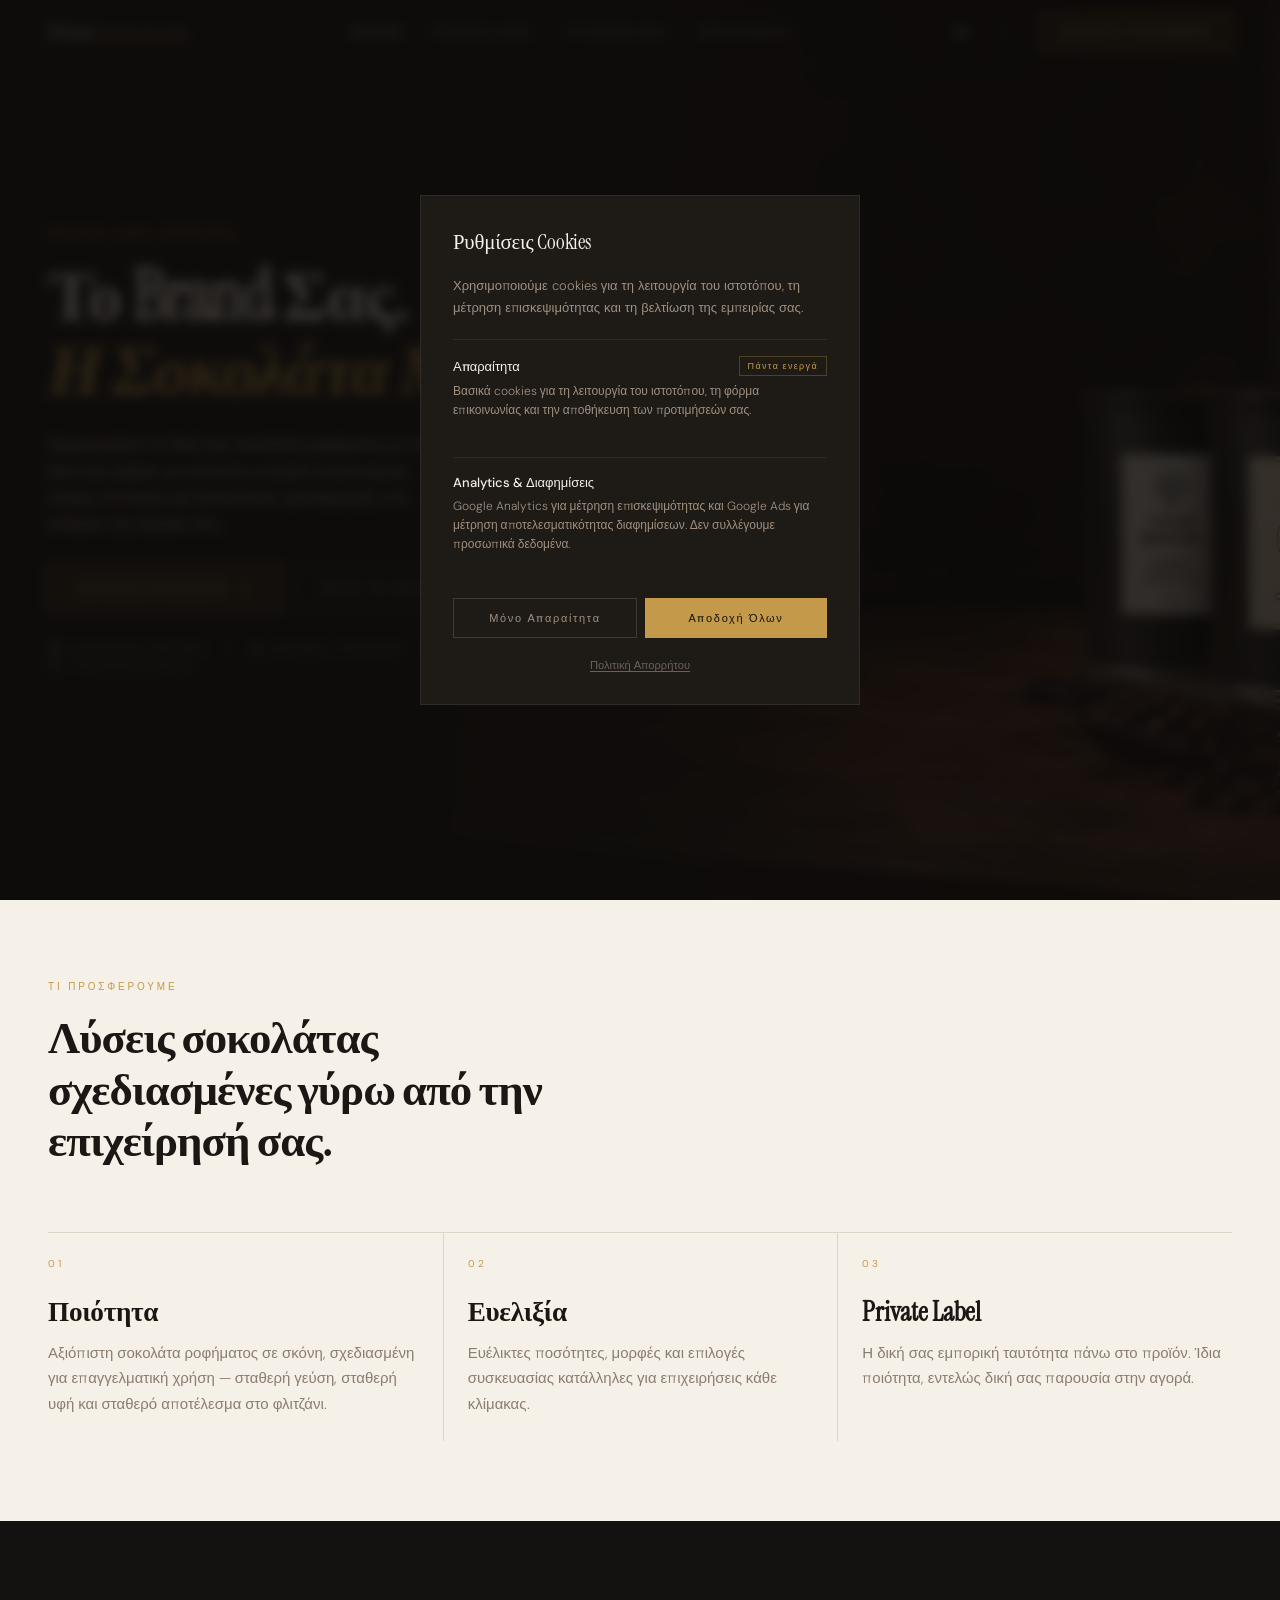
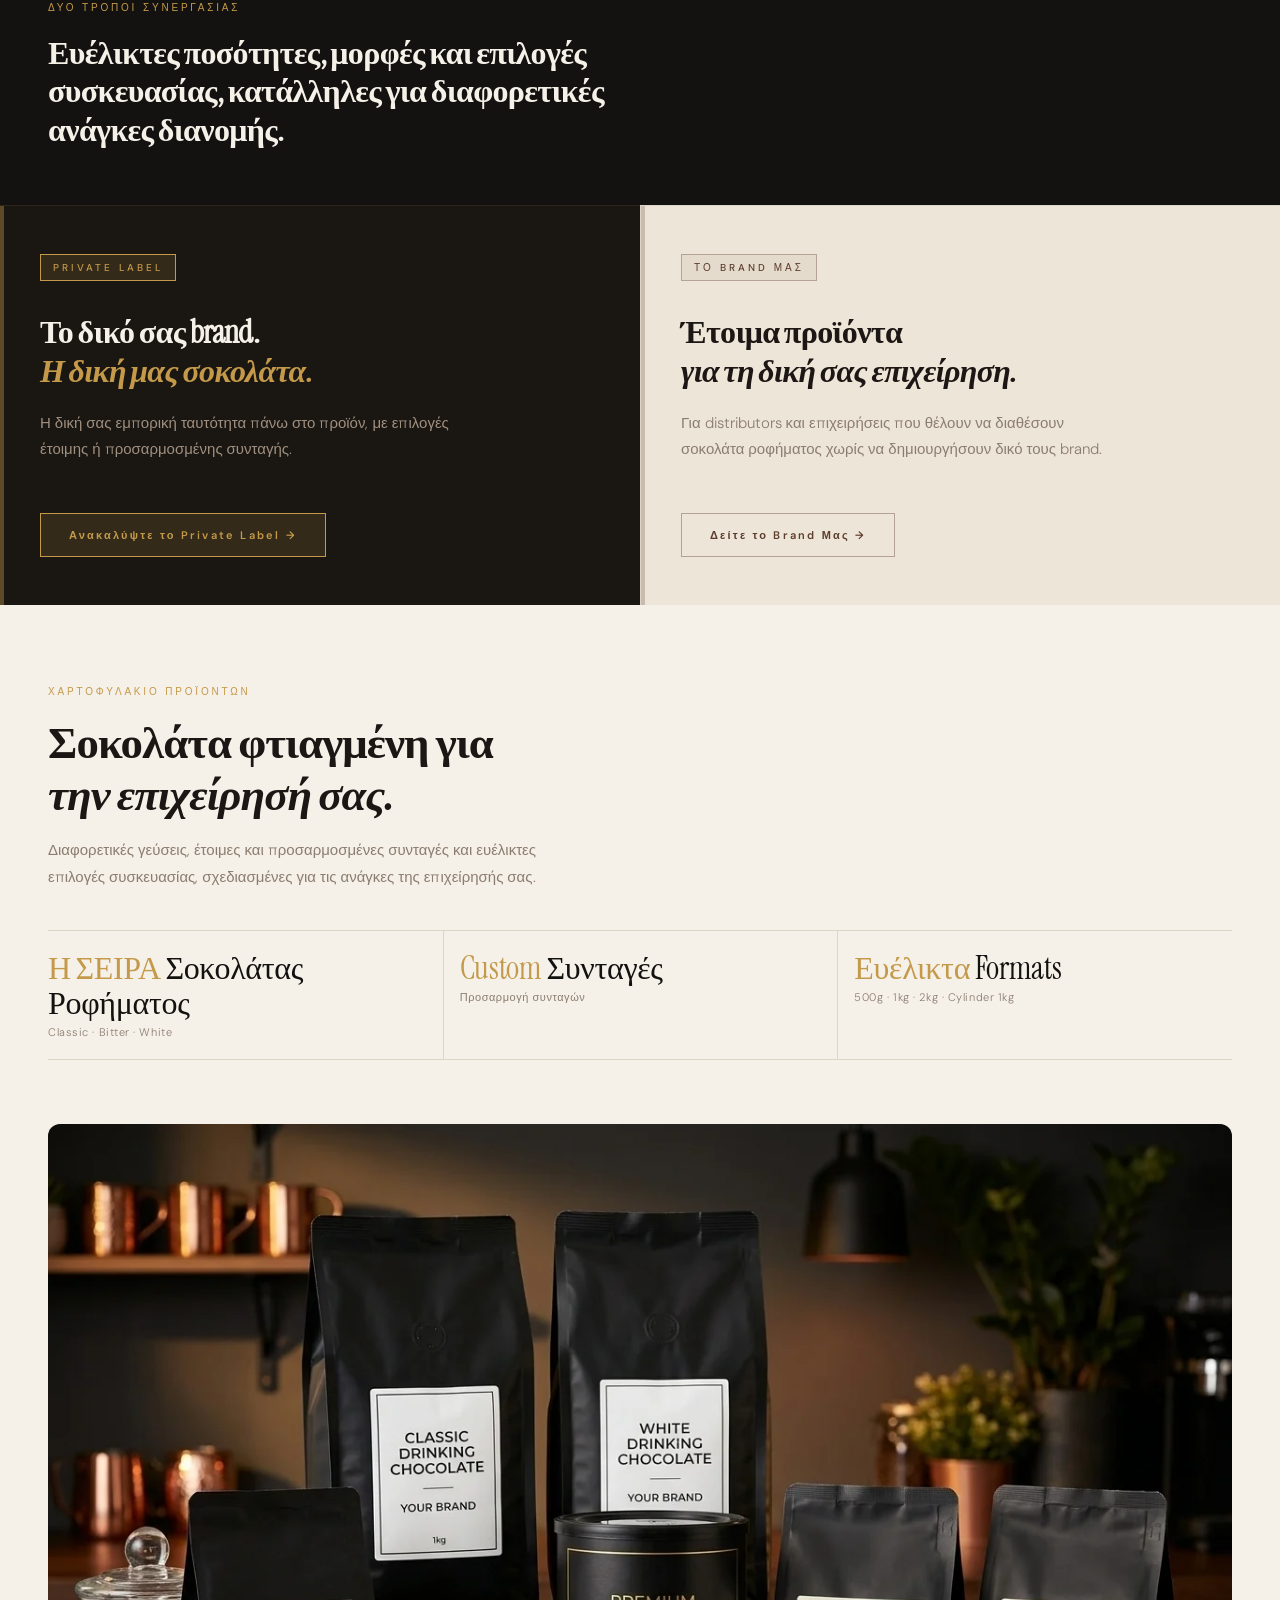
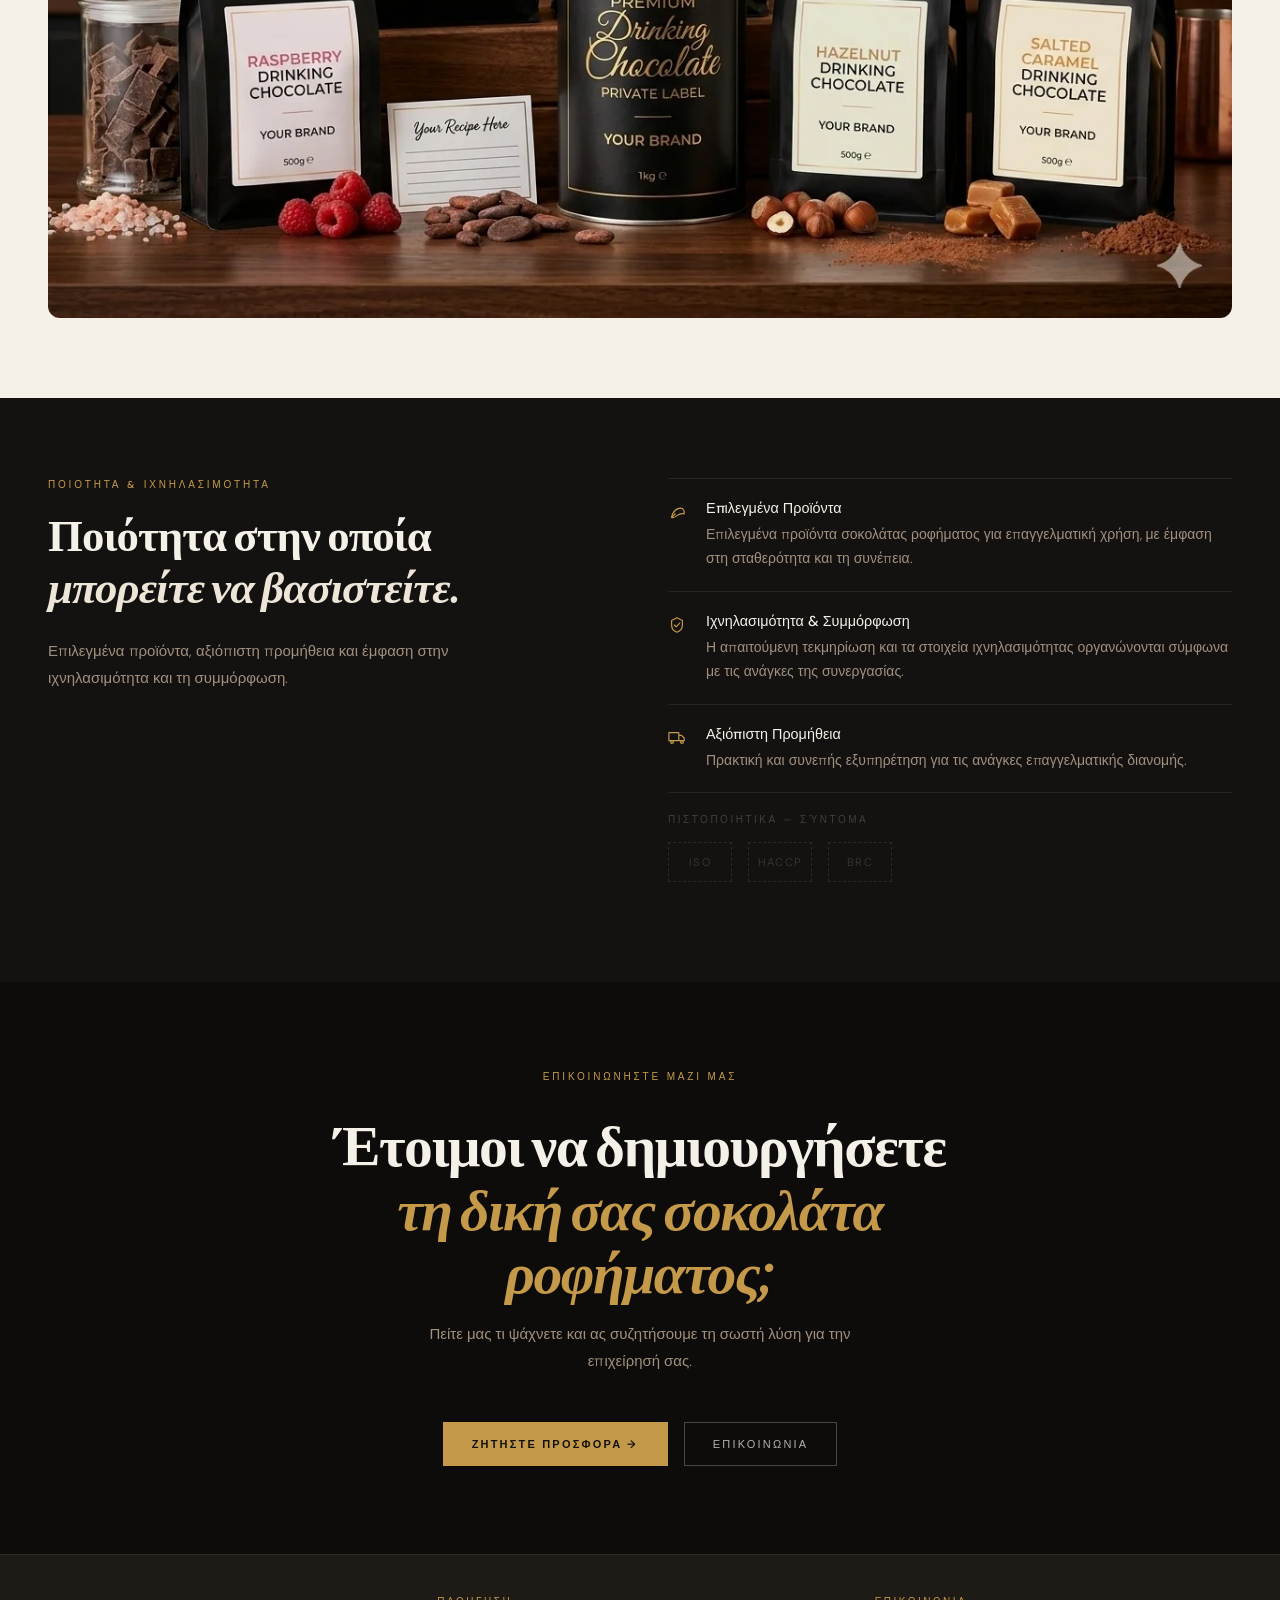
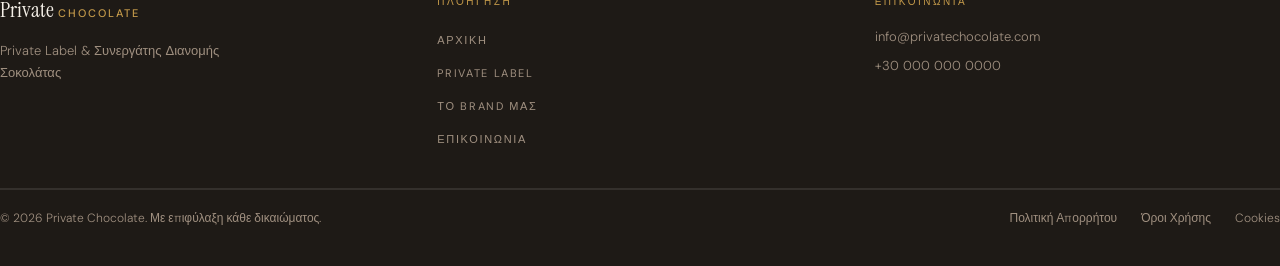
==== commit f4d96e65: "Add files via upload" ====
--- a/index.html
+++ b/index.html
@@ -7,7 +7,7 @@
   <link rel="icon" href="img/favicon.ico" sizes="32x32">
   <link rel="icon" href="img/favicon.svg" type="image/svg+xml">
   <link rel="apple-touch-icon" href="img/apple-touch-icon.png">
-  <meta name="description" content="Δημιουργήστε προϊόντα σοκολάτας με τη δική σας μάρκα. Private label και διανομή σοκολάτας για επαγγελματίες — ευέλικτη συσκευασία, 16+ γεύσεις.">
+  <meta name="description" content="Private label σοκολάτα και διανομή για επαγγελματίες. Classic, Bitter, White και flavoured επιλογές, custom συνταγές και ευέλικτα formats συσκευασίας.">
   <link rel="canonical" href="https://privatechocolate.com/">
   <meta property="og:type" content="website">
   <meta property="og:title" content="Private Chocolate — Το Brand Σας. Η Σοκολάτα Μας.">
@@ -66,7 +66,11 @@
     <!-- 1. HERO -->
     <section class="hero">
       <div class="hero-bg">
-        <img src="img/hero.png" alt="Private Chocolate — ματ μαύρες συσκευασίες 1kg με branded ετικέτες" class="hero-img">
+        <picture>
+          <source media="(max-width: 767px)" srcset="img/hero-home-mobile.webp" type="image/webp">
+          <source srcset="img/hero-home.webp" type="image/webp">
+          <img src="img/hero-home.webp" alt="Private Chocolate — ματ μαύρες συσκευασίες με branded ετικέτες" class="hero-img">
+        </picture>
         <div class="hero-gradient-h"></div>
         <div class="hero-gradient-v"></div>
       </div>
@@ -74,7 +78,7 @@
         <div class="hero-text">
           <p class="eyebrow">PRIVATE LABEL ΣΟΚΟΛΑΤΑ</p>
           <h1><span class="line1">Το Brand Σας.</span><span class="line2">Η Σοκολάτα Μας.</span></h1>
-          <p class="hero-desc">Δημιουργήστε προϊόντα σοκολάτας με τη δική σας μάρκα, με ευέλικτες επιλογές συσκευασίας και έτοιμες συνταγές για την επιχείρησή σας.</p>
+          <p class="hero-desc">Δημιουργήστε τη δική σας σοκολάτα ροφήματος με τη δική σας μάρκα, με ευέλικτες επιλογές συσκευασίας, έτοιμες συνταγές και δυνατότητα προσαρμογής στις ανάγκες της αγοράς σας.</p>
           <div class="hero-buttons">
             <a href="contact.html" class="btn btn-gold">ΖΗΤΗΣΤΕ ΠΡΟΣΦΟΡΑ <span>→</span></a>
             <a href="private-label.html" class="btn btn-ghost">ΔΕΙΤΕ ΤΑ ΠΡΟΪΟΝΤΑ ΜΑΣ</a>
@@ -99,7 +103,7 @@
         </div>
         <hr class="divider">
         <div class="grid-3">
-          <div class="grid-3-item"><span class="num">01</span><h3>Ποιότητα</h3><p>Αξιόπιστα προϊόντα σοκολάτας σχεδιασμένα για επαγγελματική χρήση — σταθερή γεύση, σταθερά αποτελέσματα.</p></div>
+          <div class="grid-3-item"><span class="num">01</span><h3>Ποιότητα</h3><p>Αξιόπιστη σοκολάτα ροφήματος σε σκόνη, σχεδιασμένη για επαγγελματική χρήση — σταθερή γεύση, σταθερή υφή και σταθερό αποτέλεσμα στο φλιτζάνι.</p></div>
           <div class="grid-3-item"><span class="num">02</span><h3>Ευελιξία</h3><p>Ευέλικτες ποσότητες, μορφές και επιλογές συσκευασίας κατάλληλες για επιχειρήσεις κάθε κλίμακας.</p></div>
           <div class="grid-3-item"><span class="num">03</span><h3>Private Label</h3><p>Η δική σας εμπορική ταυτότητα πάνω στο προϊόν. Ίδια ποιότητα, εντελώς δική σας παρουσία στην αγορά.</p></div>
         </div>
@@ -110,7 +114,7 @@
     <section style="background-color:var(--dark);">
       <div class="container" style="padding-top:80px;padding-bottom:56px;">
         <p class="eyebrow">ΔΥΟ ΤΡΟΠΟΙ ΣΥΝΕΡΓΑΣΙΑΣ</p>
-        <h2 class="heading-md" style="color:var(--text-light);max-width:560px;">Επιλέξτε τον τρόπο που ταιριάζει<br><span class="italic text-ivory-warm">στην επιχείρησή σας.</span></h2>
+        <h2 class="heading-md" style="color:var(--text-light);max-width:560px;">Ευέλικτες ποσότητες, μορφές και επιλογές συσκευασίας, κατάλληλες για διαφορετικές ανάγκες διανομής.</h2>
       </div>
       <div class="split-section">
         <div class="split-card" style="background-color:#1A1612;border-top:1px solid rgba(196,154,74,0.12);">
@@ -118,7 +122,7 @@
           <div>
             <span class="split-badge" style="border:1px solid var(--gold);color:var(--gold);background-color:var(--gold-muted);">PRIVATE LABEL</span>
             <h3 class="heading-md" style="color:var(--text-light);margin-bottom:20px;">Το δικό σας brand.<br><span class="italic text-gold">Η δική μας σοκολάτα.</span></h3>
-            <p class="body-text-light" style="max-width:440px;margin-bottom:40px;">Δημιουργήστε προϊόντα σοκολάτας με τη δική σας εμπορική ταυτότητα, επιλέγοντας προϊόν, συσκευασία και ποσότητα που ταιριάζουν στην επιχείρησή σας.</p>
+            <p class="body-text-light" style="max-width:440px;margin-bottom:40px;">Η δική σας εμπορική ταυτότητα πάνω στο προϊόν, με επιλογές έτοιμης ή προσαρμοσμένης συνταγής.</p>
           </div>
           <a href="private-label.html" class="btn btn-gold" style="align-self:flex-start;">Ανακαλύψτε το Private Label →</a>
         </div>
@@ -127,7 +131,7 @@
           <div>
             <span class="split-badge" style="border:1px solid rgba(92,61,46,0.35);color:#5C3D2E;background-color:rgba(92,61,46,0.06);">ΤΟ BRAND ΜΑΣ</span>
             <h3 class="heading-md" style="margin-bottom:20px;">Έτοιμα προϊόντα<br><span class="italic">για τη δική σας επιχείρηση.</span></h3>
-            <p class="body-text" style="max-width:440px;margin-bottom:40px;">Για distributors και επιχειρήσεις που θέλουν να διαθέσουν προϊόντα σοκολάτας χωρίς να δημιουργήσουν δικό τους brand.</p>
+            <p class="body-text" style="max-width:440px;margin-bottom:40px;">Για distributors και επιχειρήσεις που θέλουν να διαθέσουν σοκολάτα ροφήματος χωρίς να δημιουργήσουν δικό τους brand.</p>
           </div>
           <a href="our-brand.html" class="btn btn-outline-muted" style="align-self:flex-start;color:#5C3D2E;border-color:rgba(92,61,46,0.4);">Δείτε το Brand Μας →</a>
         </div>
@@ -140,30 +144,21 @@
         <div style="max-width:672px;" class="mb-10">
           <p class="eyebrow">ΧΑΡΤΟΦΥΛΑΚΙΟ ΠΡΟΪΟΝΤΩΝ</p>
           <h2 class="heading-lg mb-4">Σοκολάτα φτιαγμένη για<br><span class="italic">την επιχείρησή σας.</span></h2>
-          <p class="body-text max-w-lg">Διαφορετικές γεύσεις, custom συνταγές και ευέλικτες επιλογές συσκευασίας, σχεδιασμένες για τις ανάγκες της επιχείρησής σας.</p>
+          <p class="body-text max-w-lg">Διαφορετικές γεύσεις, έτοιμες και προσαρμοσμένες συνταγές και ευέλικτες επιλογές συσκευασίας, σχεδιασμένες για τις ανάγκες της επιχείρησής σας.</p>
         </div>
         <div class="stats-row mb-16">
-          <div class="stat-item"><div class="stat-value"><span class="gold">16+</span> Γεύσεις</div><p class="stat-sub">Διαθέσιμες γεύσεις</p></div>
+          <div class="stat-item"><div class="stat-value"><span class="gold">Η ΣΕΙΡΑ</span> Σοκολάτας Ροφήματος</div><p class="stat-sub">Classic · Bitter · White</p></div>
           <div class="stat-item"><div class="stat-value"><span class="gold">Custom</span> Συνταγές</div><p class="stat-sub">Προσαρμογή συνταγών</p></div>
-          <div class="stat-item"><div class="stat-value"><span class="gold">Ευέλικτη</span> Συσκευασία</div><p class="stat-sub">Διαφορετικές επιλογές συσκευασίας</p></div>
-        </div>
-        <div class="pouch-showcase">
-          <div class="radial-bg"></div>
-          <div style="position:relative;z-index:10;display:flex;flex-direction:column;align-items:center;justify-content:flex-end;padding:48px 24px 0;">
-            <div class="pouch-row">
-              <div class="pouch-item pouch-left"><div data-pouch="HAZELNUT" data-pouch-id="hazelnut-h"></div><div class="pouch-accent pouch-accent-left" style="background-color:#2A1E14;"><img src="https://images.unsplash.com/photo-1601275874186-86dea41a4b7f?w=80&h=80&fit=crop&auto=format" alt="Φουντούκια"></div></div>
-              <div class="pouch-item pouch-center"><div data-pouch="BARISTA BLEND" data-pouch-id="barista-h" data-label-bg="#F5F0E8" data-label-text="#1C1714" data-label-sub="#8B7D70"></div></div>
-              <div class="pouch-item pouch-right"><div data-pouch="STRAWBERRY" data-pouch-id="strawberry-h"></div><div class="pouch-accent pouch-accent-right" style="background-color:#1A0F0F;"><img src="https://images.unsplash.com/photo-1686554397800-d49f9f690ff5?w=80&h=80&fit=crop&auto=format" alt="Φράουλα"></div></div>
-            </div>
-            <div class="flavour-bar">
-              <span class="flavour-label">HAZELNUT</span><span class="flavour-label">BARISTA BLEND</span><span class="flavour-label">STRAWBERRY</span><span class="flavour-label highlight">+ 13 ΑΚΟΜΑ ΓΕΥΣΕΙΣ</span>
-            </div>
-          </div>
-        </div>
-      </div>
-    </section>
-
-    <!-- 5. ΜΕ ΠΟΙΟΥΣ ΣΥΝΕΡΓΑΖΟΜΑΣΤΕ -->
+          <div class="stat-item"><div class="stat-value"><span class="gold">Ευέλικτα</span> Formats</div><p class="stat-sub">500g · 1kg · 2kg · Cylinder 1kg</p></div>
+        </div>
+        <div class="pouch-showcase" style="border-radius:12px;overflow:hidden;">
+          <img src="img/products-lineup.webp" alt="Private Chocolate — σειρά προϊόντων σοκολάτας" style="width:100%;display:block;">
+        </div>
+      </div>
+    </section>
+
+    <!-- HIDDEN: Who We Work With
+    5. ΜΕ ΠΟΙΟΥΣ ΣΥΝΕΡΓΑΖΟΜΑΣΤΕ
     <section class="section-ivory-warm" style="border-top:1px solid var(--border);padding:64px 0;">
       <div class="container">
         <div style="display:flex;flex-wrap:wrap;align-items:center;justify-content:space-between;gap:32px;">
@@ -177,6 +172,7 @@
         </div>
       </div>
     </section>
+    -->
 
     <!-- 6. ΠΟΙΟΤΗΤΑ & ΙΧΝΗΛΑΣΙΜΟΤΗΤΑ -->
     <section class="section-dark">
@@ -190,15 +186,15 @@
           <div>
             <div class="quality-item">
               <div class="icon"><svg width="18" height="18" viewBox="0 0 20 20" fill="none" stroke="currentColor" stroke-width="1.3" stroke-linecap="round" stroke-linejoin="round"><path d="M4 16c0 0 1-8 8-10s6 6 6 6-4-1-8 2S4 16 4 16z"/><path d="M4 16l4-4"/></svg></div>
-              <div><h4>Επιλεγμένα Προϊόντα</h4><p>Σοκολάτες από αξιόπιστες πηγές, επιλεγμένες για σταθερή ποιότητα και επαγγελματική χρήση.</p></div>
+              <div><h4>Επιλεγμένα Προϊόντα</h4><p>Επιλεγμένα προϊόντα σοκολάτας ροφήματος για επαγγελματική χρήση, με έμφαση στη σταθερότητα και τη συνέπεια.</p></div>
             </div>
             <div class="quality-item">
               <div class="icon"><svg width="18" height="18" viewBox="0 0 20 20" fill="none" stroke="currentColor" stroke-width="1.3" stroke-linecap="round" stroke-linejoin="round"><path d="M10 2L4 5v5c0 4 3 7 6 8 3-1 6-4 6-8V5l-6-3z"/><path d="M7 10l2 2 4-4"/></svg></div>
-              <div><h4>Ιχνηλασιμότητα & Συμμόρφωση</h4><p>Πλήρης τεκμηρίωση και ιχνηλασιμότητα προϊόντων για τις απαιτήσεις του επαγγελματικού τομέα.</p></div>
+              <div><h4>Ιχνηλασιμότητα & Συμμόρφωση</h4><p>Η απαιτούμενη τεκμηρίωση και τα στοιχεία ιχνηλασιμότητας οργανώνονται σύμφωνα με τις ανάγκες της συνεργασίας.</p></div>
             </div>
             <div class="quality-item">
               <div class="icon"><svg width="18" height="18" viewBox="0 0 20 20" fill="none" stroke="currentColor" stroke-width="1.3" stroke-linecap="round" stroke-linejoin="round"><path d="M1 4h11v9H1zM12 7h3l3 3v3h-6V7z"/><circle cx="4.5" cy="14.5" r="1.5"/><circle cx="15.5" cy="14.5" r="1.5"/></svg></div>
-              <div><h4>Αξιόπιστη Προμήθεια</h4><p>Σταθερή διαθεσιμότητα και συνεπής εξυπηρέτηση για επιχειρήσεις κάθε μεγέθους.</p></div>
+              <div><h4>Αξιόπιστη Προμήθεια</h4><p>Πρακτική και συνεπής εξυπηρέτηση για τις ανάγκες επαγγελματικής διανομής.</p></div>
             </div>
             <div class="certs">
               <p class="certs-label">ΠΙΣΤΟΠΟΙΗΤΙΚΑ — ΣΎΝΤΟΜΑ</p>
@@ -213,7 +209,7 @@
     <section class="section-deep cta-section">
       <div class="container">
         <p class="eyebrow">ΕΠΙΚΟΙΝΩΝΗΣΤΕ ΜΑΖΙ ΜΑΣ</p>
-        <h2 class="heading-xl" style="color:var(--text-light);">Έτοιμοι να δημιουργήσετε<br><span class="italic text-gold">το δικό σας brand σοκολάτας;</span></h2>
+        <h2 class="heading-xl" style="color:var(--text-light);">Έτοιμοι να δημιουργήσετε<br><span class="italic text-gold">τη δική σας σοκολάτα ροφήματος;</span></h2>
         <p class="body-text-light" style="max-width:448px;margin:0 auto 48px;">Πείτε μας τι ψάχνετε και ας συζητήσουμε τη σωστή λύση για την επιχείρησή σας.</p>
         <div class="cta-buttons">
           <a href="contact.html" class="btn btn-gold-solid">ΖΗΤΗΣΤΕ ΠΡΟΣΦΟΡΑ →</a>
--- a/css/style.css
+++ b/css/style.css
@@ -311,7 +311,7 @@
   z-index: 10;
   max-width: var(--max-w);
   margin: 0 auto;
-  padding: 112px 24px 64px;
+  padding: 96px 24px 48px;
   width: 100%;
 }
 @media (min-width: 1024px) {
@@ -328,14 +328,14 @@
 .hero h1 .line1 { color: var(--text-light); display: block; }
 .hero h1 .line2 { color: var(--gold); display: block; font-style: italic; }
 .hero-desc {
-  margin-bottom: 40px;
+  margin-bottom: 28px;
   line-height: 1.65;
   max-width: 400px;
   color: rgba(245,240,232,0.72);
   font-size: 1rem;
   font-weight: 300;
 }
-.hero-buttons { display: flex; flex-direction: column; gap: 12px; margin-bottom: 48px; }
+.hero-buttons { display: flex; flex-direction: column; gap: 12px; margin-bottom: 32px; }
 @media (min-width: 640px) { .hero-buttons { flex-direction: row; } }
 .hero-badges { display: flex; align-items: center; flex-wrap: wrap; }
 .hero-badge {
@@ -355,13 +355,13 @@
 }
 
 /* ── SECTIONS ── */
-.section-ivory { background-color: var(--ivory); padding: 96px 0; }
+.section-ivory { background-color: var(--ivory); padding: 56px 0; }
 .section-ivory-warm { background-color: var(--ivory-warm); }
-.section-dark { background-color: var(--dark); padding: 96px 0; }
-.section-deep { background-color: var(--dark-deep); padding: 112px 0; }
+.section-dark { background-color: var(--dark); padding: 56px 0; }
+.section-deep { background-color: var(--dark-deep); padding: 64px 0; }
 @media (min-width: 1024px) {
-  .section-ivory, .section-dark { padding: 128px 0; }
-  .section-deep { padding: 144px 0; }
+  .section-ivory, .section-dark { padding: 80px 0; }
+  .section-deep { padding: 88px 0; }
 }
 
 /* ── GRID 3-COL WITH DIVIDERS ── */
@@ -372,9 +372,9 @@
 @media (min-width: 768px) {
   .grid-3 { grid-template-columns: repeat(3, 1fr); }
 }
-.grid-3-item { padding: 40px 0; }
+.grid-3-item { padding: 24px 0; }
 @media (min-width: 768px) {
-  .grid-3-item { padding: 40px; }
+  .grid-3-item { padding: 24px; }
   .grid-3-item:first-child { padding-left: 0; }
   .grid-3-item:last-child { padding-right: 0; }
   .grid-3-item + .grid-3-item { border-left: 1px solid var(--border); }
@@ -403,12 +403,12 @@
   display: flex;
   flex-direction: column;
   justify-content: space-between;
-  padding: 56px 32px;
-  min-height: 480px;
+  padding: 36px 24px;
+  min-height: 400px;
   position: relative;
   overflow: hidden;
 }
-@media (min-width: 1024px) { .split-card { padding: 80px 64px; } }
+@media (min-width: 1024px) { .split-card { padding: 48px 40px; } }
 .split-card .accent-bar {
   position: absolute;
   top: 0;
@@ -432,7 +432,7 @@
   border-top: 1px solid var(--border);
   border-bottom: 1px solid var(--border);
 }
-.stat-item { padding: 32px 24px; }
+.stat-item { padding: 20px 16px; }
 .stat-item:first-child { padding-left: 0; }
 .stat-item + .stat-item { border-left: 1px solid var(--border); }
 .stat-value {
@@ -525,16 +525,16 @@
 .quality-grid {
   display: grid;
   grid-template-columns: 1fr;
-  gap: 64px;
+  gap: 40px;
   align-items: start;
 }
 @media (min-width: 1024px) {
-  .quality-grid { grid-template-columns: 1fr 1fr; gap: 96px; }
+  .quality-grid { grid-template-columns: 1fr 1fr; gap: 56px; }
 }
 .quality-item {
   display: flex;
   gap: 20px;
-  padding: 32px 0;
+  padding: 20px 0;
   border-top: 1px solid rgba(245,240,232,0.08);
 }
 .quality-item .icon { flex-shrink: 0; margin-top: 4px; color: var(--gold); }
@@ -546,7 +546,7 @@
   margin-bottom: 6px;
 }
 .quality-item p { color: var(--text-muted); font-size: 0.875rem; line-height: 1.7; font-weight: 300; }
-.certs { padding: 32px 0; border-top: 1px solid rgba(245,240,232,0.08); }
+.certs { padding: 20px 0; border-top: 1px solid rgba(245,240,232,0.08); }
 .certs-label { font-size: 10px; letter-spacing: 0.25em; color: rgba(245,240,232,0.2); margin-bottom: 16px; }
 .certs-list { display: flex; gap: 16px; flex-wrap: wrap; }
 .cert-box {
@@ -563,8 +563,8 @@
 
 /* ── FINAL CTA ── */
 .cta-section { text-align: center; }
-.cta-section h2 { max-width: 700px; margin: 0 auto 24px; }
-.cta-section p { max-width: 448px; margin: 0 auto 48px; }
+.cta-section h2 { max-width: 700px; margin: 0 auto 16px; }
+.cta-section p { max-width: 448px; margin: 0 auto 32px; }
 .cta-buttons { display: flex; flex-direction: column; align-items: center; justify-content: center; gap: 16px; }
 @media (min-width: 640px) { .cta-buttons { flex-direction: row; } }
 
@@ -573,12 +573,12 @@
   background-color: var(--dark-mid);
   border-top: 1px solid rgba(245,240,232,0.07);
 }
-.footer-inner { padding: 64px 0; }
+.footer-inner { padding: 40px 0; }
 .footer-grid {
   display: grid;
   grid-template-columns: 1fr;
-  gap: 48px;
-  margin-bottom: 64px;
+  gap: 32px;
+  margin-bottom: 40px;
 }
 @media (min-width: 768px) { .footer-grid { grid-template-columns: repeat(3, 1fr); } }
 .footer-brand p { color: var(--text-muted); font-size: 0.8125rem; line-height: 1.7; font-weight: 300; max-width: 240px; }
@@ -605,7 +605,7 @@
   align-items: center;
   justify-content: space-between;
   gap: 16px;
-  padding-top: 32px;
+  padding-top: 20px;
   border-top: 1px solid rgba(245,240,232,0.1);
 }
 @media (min-width: 768px) { .footer-bottom { flex-direction: row; } }
@@ -645,19 +645,19 @@
 }
 @media (min-width: 768px) { .label-options-grid { grid-template-columns: 1fr 1fr; gap: 32px; } }
 @media (min-width: 1024px) { .label-options-grid { gap: 48px; } }
-.label-option { padding: 40px; display: flex; flex-direction: column; gap: 32px; }
-@media (min-width: 1024px) { .label-option { padding: 48px; } }
+.label-option { padding: 24px; display: flex; flex-direction: column; gap: 20px; }
+@media (min-width: 1024px) { .label-option { padding: 32px; } }
 .label-pouch { width: 144px; margin: 0 auto; }
 
 /* ── TWO-COL CONTENT ── */
 .two-col {
   display: grid;
   grid-template-columns: 1fr;
-  gap: 64px;
+  gap: 40px;
   align-items: center;
 }
 @media (min-width: 1024px) {
-  .two-col { grid-template-columns: 1fr 1fr; gap: 96px; }
+  .two-col { grid-template-columns: 1fr 1fr; gap: 56px; }
 }
 .pouches-trio { display: flex; align-items: flex-end; justify-content: center; gap: 24px; padding: 32px 0; }
 @media (min-width: 1024px) { .pouches-trio { gap: 40px; } }
@@ -678,9 +678,9 @@
   align-items: center;
   justify-content: center;
   text-align: center;
-  padding: 32px;
+  padding: 20px;
   min-width: 160px;
-  min-height: 100px;
+  min-height: 80px;
 }
 .flow-node.large { min-width: 200px; min-height: 120px; }
 .flow-node .label {
@@ -700,9 +700,9 @@
   grid-template-columns: 1fr;
 }
 @media (min-width: 768px) { .flavour-grid { grid-template-columns: repeat(3, 1fr); } }
-.flavour-item { padding: 32px 0; }
+.flavour-item { padding: 20px 0; }
 @media (min-width: 768px) {
-  .flavour-item { padding: 32px; }
+  .flavour-item { padding: 20px; }
   .flavour-item:first-child { padding-left: 0; }
   .flavour-item:last-child { padding-right: 0; }
 }
@@ -728,9 +728,9 @@
 /* ── WHY OUR BRAND GRID ── */
 .grid-2 { display: grid; grid-template-columns: 1fr; }
 @media (min-width: 768px) { .grid-2 { grid-template-columns: 1fr 1fr; } }
-.grid-2-item { padding: 40px 0; border-top: 1px solid var(--border); }
+.grid-2-item { padding: 24px 0; border-top: 1px solid var(--border); }
 @media (min-width: 768px) {
-  .grid-2-item { padding: 40px; }
+  .grid-2-item { padding: 24px; }
   .grid-2-item:nth-child(odd) { padding-left: 0; border-right: 1px solid var(--border); }
   .grid-2-item:nth-child(even) { padding-right: 0; }
 }
@@ -743,16 +743,16 @@
 }
 
 /* ── CONTACT PAGE ── */
-.contact-hero { padding-top: 144px; padding-bottom: 96px; background-color: var(--dark); }
-@media (min-width: 1024px) { .contact-hero { padding-top: 176px; padding-bottom: 128px; } }
+.contact-hero { padding-top: 112px; padding-bottom: 56px; background-color: var(--dark); }
+@media (min-width: 1024px) { .contact-hero { padding-top: 136px; padding-bottom: 80px; } }
 .contact-layout {
   display: grid;
   grid-template-columns: 1fr;
-  gap: 48px;
+  gap: 32px;
   align-items: start;
 }
 @media (min-width: 1024px) {
-  .contact-layout { grid-template-columns: 320px 1fr; gap: 80px; }
+  .contact-layout { grid-template-columns: 320px 1fr; gap: 48px; }
 }
 .contact-sidebar { position: relative; }
 @media (min-width: 1024px) { .contact-sidebar { position: sticky; top: 96px; } }
@@ -833,7 +833,7 @@
 
 /* Submission success */
 .form-success {
-  padding: 64px 0;
+  padding: 40px 0;
   text-align: center;
   border: 1px solid var(--border);
 }
@@ -915,7 +915,7 @@
 .modal-close:hover { opacity: 0.6; }
 
 /* ── SIZED POUCHES (Our Brand) ── */
-.sized-pouches { display: flex; align-items: flex-end; justify-content: center; gap: 24px; padding-top: 56px; }
+.sized-pouches { display: flex; align-items: flex-end; justify-content: center; gap: 24px; padding-top: 32px; }
 @media (min-width: 768px) { .sized-pouches { gap: 40px; } }
 .sized-pouch { position: relative; flex-shrink: 0; }
 .sized-pouch.sm { width: clamp(80px,12vw,110px); transform: translateY(30px) rotate(-2deg); }
@@ -954,3 +954,116 @@
 .pt-8 { padding-top: 32px; }
 .py-4 { padding-top: 16px; padding-bottom: 16px; }
 .py-16 { padding: 64px 0; }
+
+
+
+
+
+/* ── COOKIE CONSENT OVERLAY ── */
+.cookie-overlay {
+  position: fixed;
+  inset: 0;
+  z-index: 10000;
+  display: flex;
+  align-items: center;
+  justify-content: center;
+  padding: 24px;
+  background-color: rgba(14,12,10,0.82);
+  backdrop-filter: blur(6px);
+  opacity: 0;
+  transition: opacity 0.3s;
+}
+.cookie-overlay-show { opacity: 1; }
+.cookie-box {
+  width: 100%;
+  max-width: 440px;
+  background-color: var(--dark-mid);
+  border: 1px solid rgba(245,240,232,0.08);
+  padding: 32px;
+  display: flex;
+  flex-direction: column;
+  gap: 20px;
+}
+.cookie-header { display: flex; align-items: center; justify-content: space-between; }
+.cookie-title {
+  font-family: var(--serif);
+  font-size: 1.3rem;
+  color: var(--text-light);
+  letter-spacing: -0.01em;
+}
+.cookie-desc {
+  color: var(--text-muted);
+  font-size: 0.8125rem;
+  line-height: 1.7;
+  font-weight: 300;
+}
+.cookie-category {
+  padding: 16px 0;
+  border-top: 1px solid rgba(245,240,232,0.07);
+}
+.cookie-cat-header {
+  display: flex;
+  align-items: center;
+  justify-content: space-between;
+  margin-bottom: 6px;
+}
+.cookie-cat-name {
+  font-size: 0.8125rem;
+  font-weight: 500;
+  color: var(--text-light);
+}
+.cookie-cat-badge {
+  font-size: 9px;
+  letter-spacing: 0.15em;
+  color: var(--gold);
+  border: 1px solid rgba(196,154,74,0.3);
+  padding: 3px 8px;
+}
+.cookie-cat-desc {
+  color: var(--text-muted);
+  font-size: 0.75rem;
+  line-height: 1.6;
+  font-weight: 300;
+}
+.cookie-actions {
+  display: flex;
+  gap: 8px;
+  padding-top: 8px;
+}
+.cookie-btn {
+  flex: 1;
+  padding: 12px 16px;
+  font-size: 11px;
+  letter-spacing: 0.15em;
+  font-weight: 500;
+  font-family: var(--sans);
+  cursor: pointer;
+  transition: all 0.2s;
+  border: none;
+  text-align: center;
+}
+.cookie-btn-reject {
+  background: transparent;
+  color: var(--text-muted);
+  border: 1px solid rgba(245,240,232,0.15);
+}
+.cookie-btn-reject:hover { border-color: rgba(245,240,232,0.4); color: var(--text-light); }
+.cookie-btn-accept {
+  background-color: var(--gold);
+  color: var(--dark);
+}
+.cookie-btn-accept:hover { background-color: #d4a94f; }
+.cookie-privacy-link {
+  display: block;
+  text-align: center;
+  font-size: 0.7rem;
+  color: var(--text-muted);
+  text-decoration: underline;
+  text-underline-offset: 2px;
+  opacity: 0.6;
+  transition: opacity 0.2s;
+}
+.cookie-privacy-link:hover { opacity: 1; }
+
+/* ── HONEYPOT ── */
+.hp-field { position: absolute; left: -9999px; opacity: 0; height: 0; overflow: hidden; }
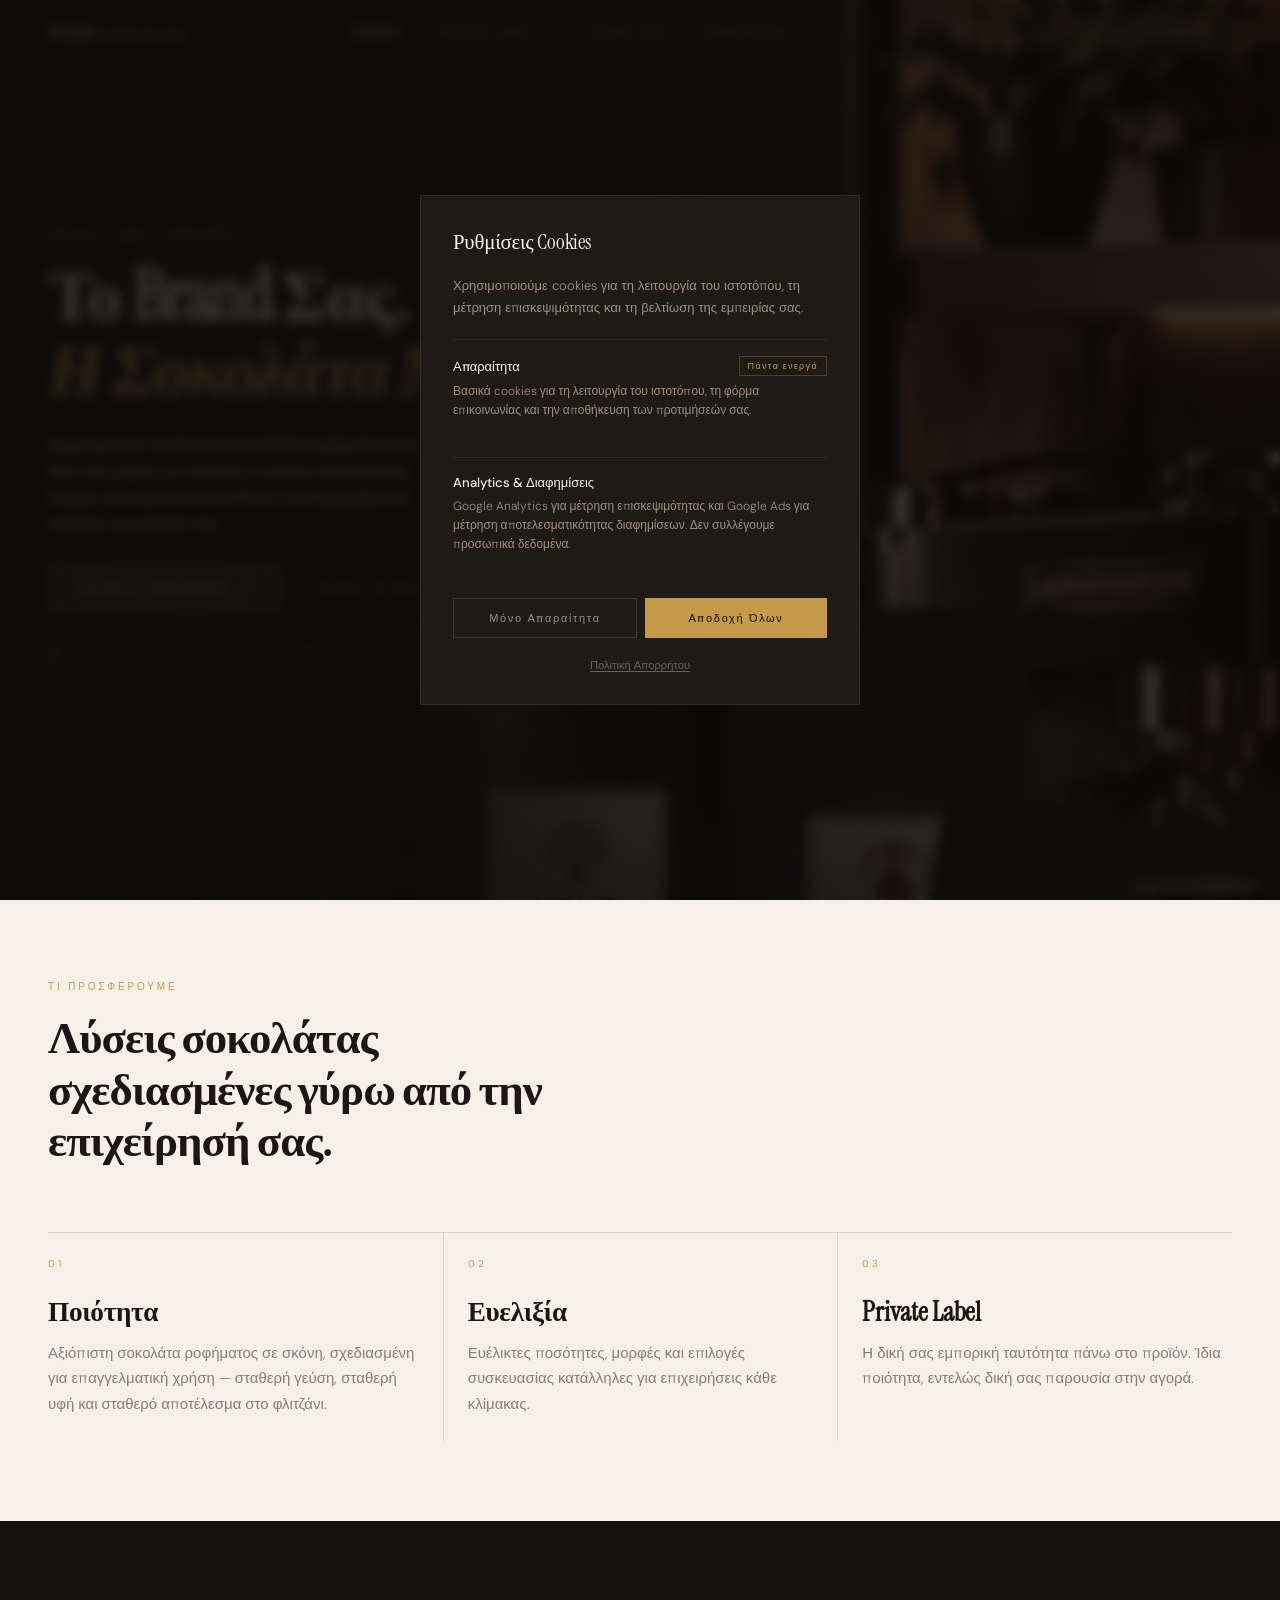
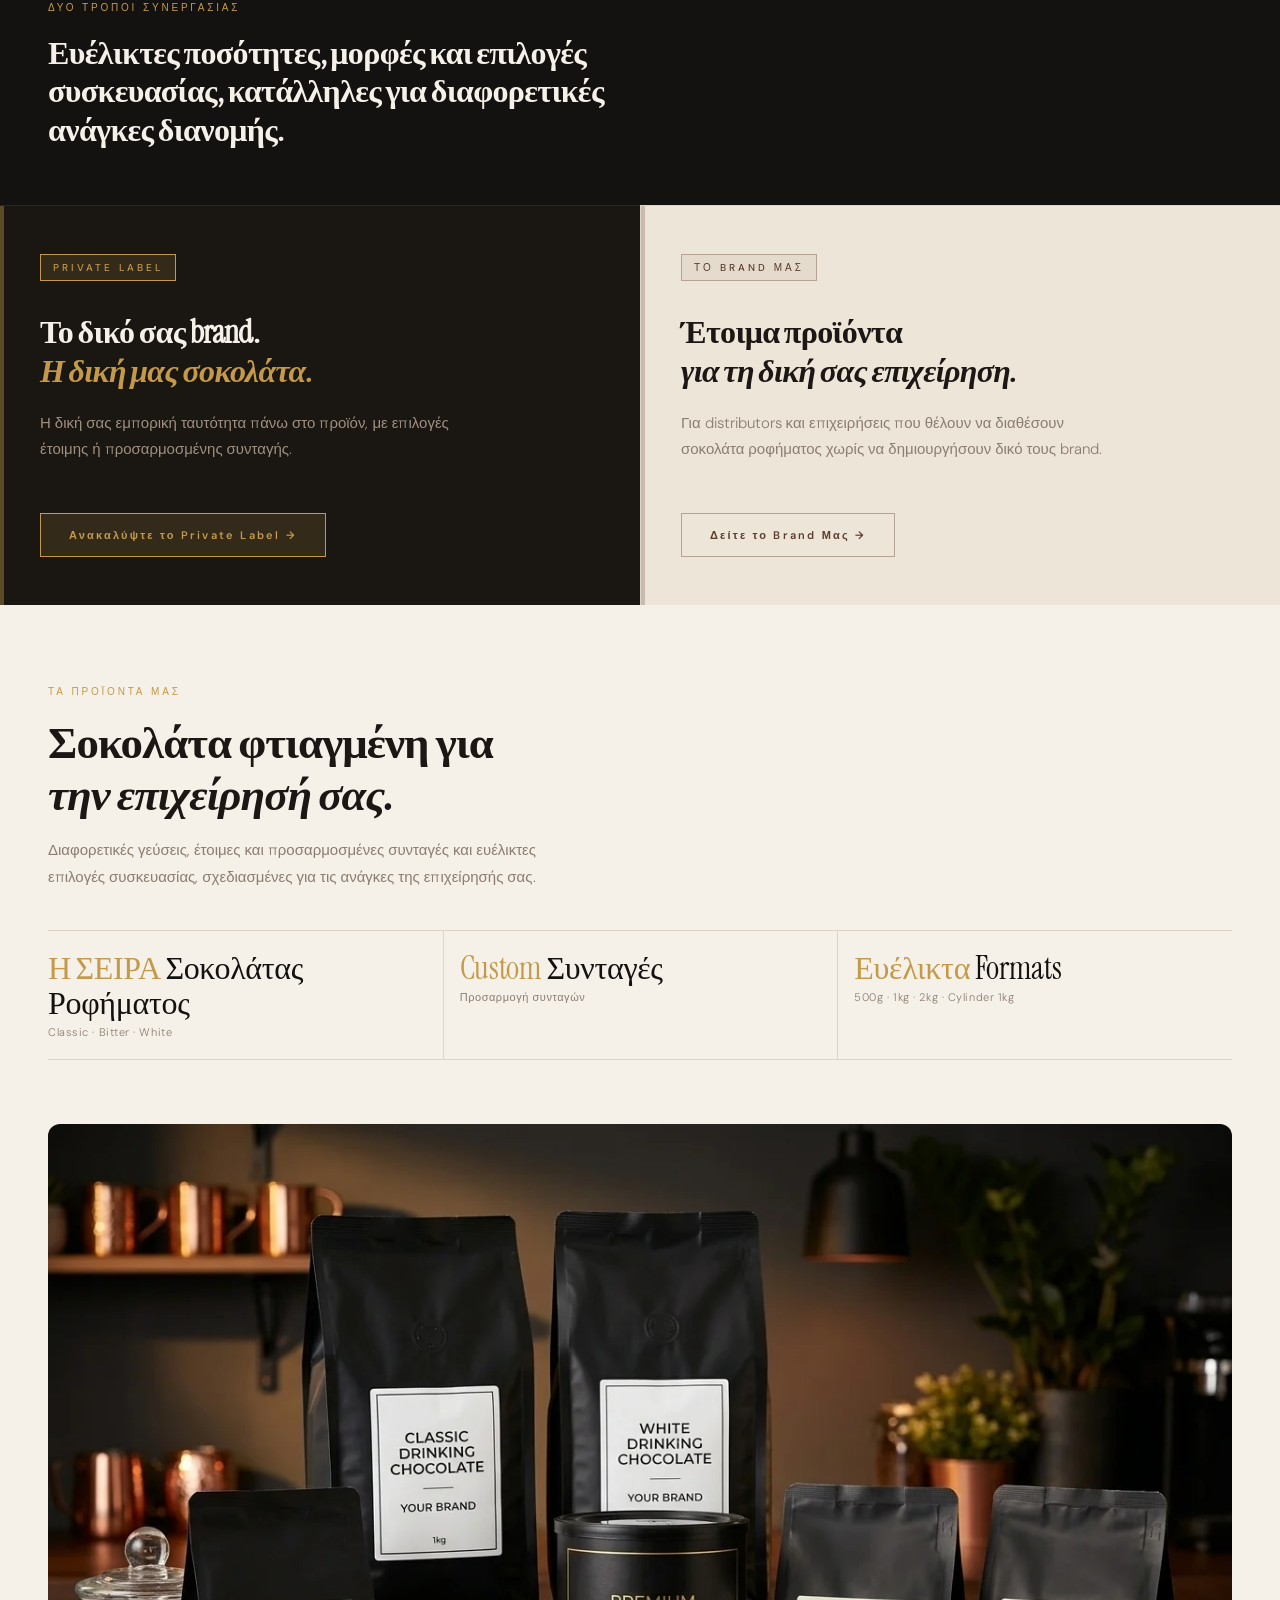
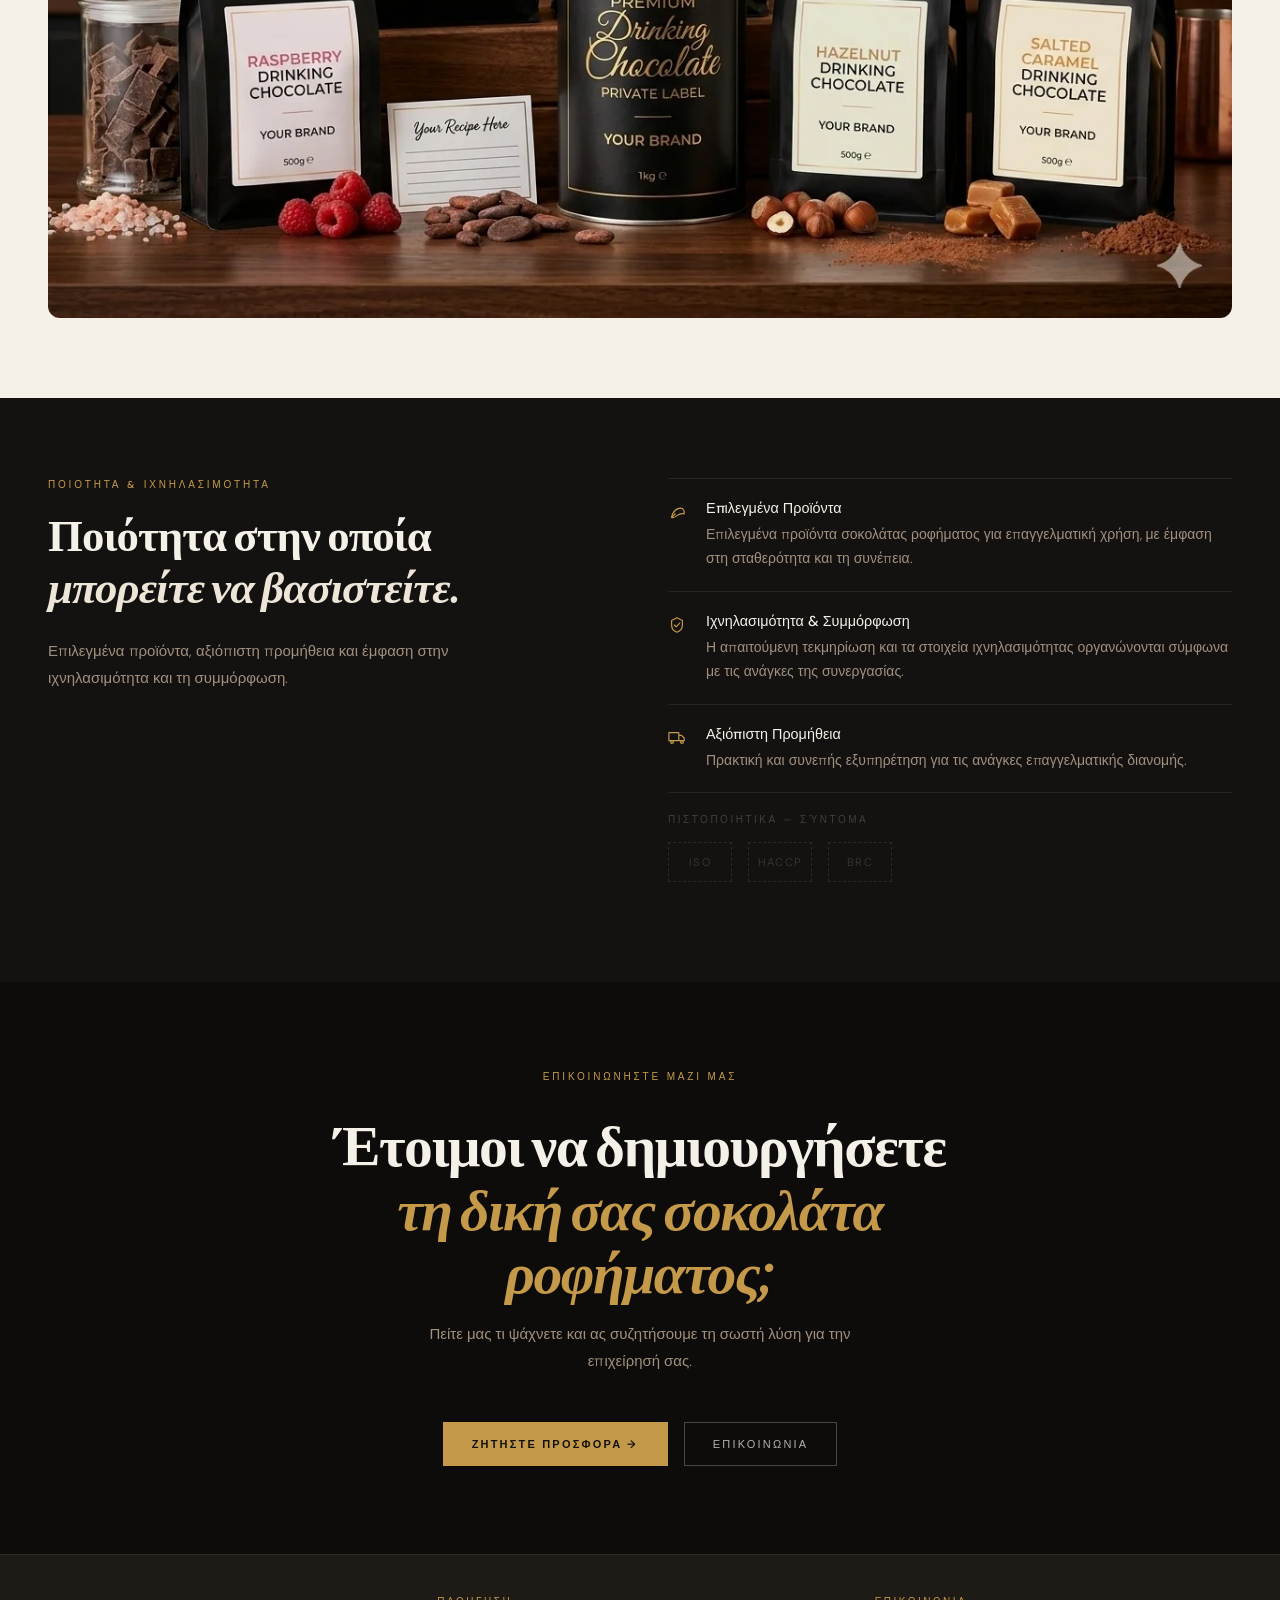
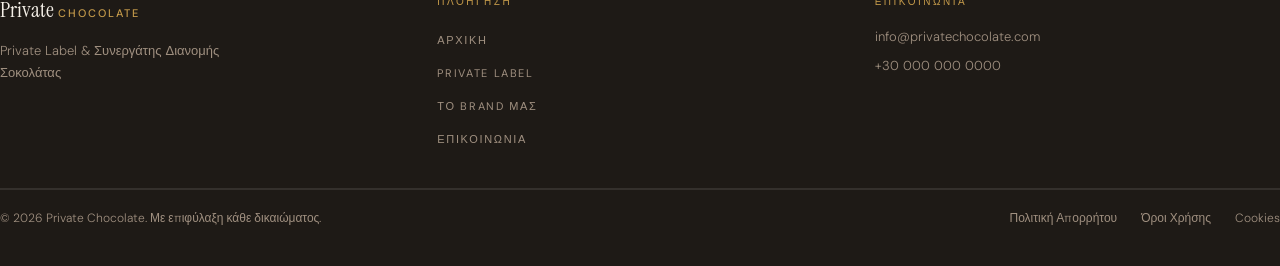
==== commit 01dfe77c: "Add files via upload" ====
--- a/index.html
+++ b/index.html
@@ -138,11 +138,11 @@
       </div>
     </section>
 
-    <!-- 4. ΧΑΡΤΟΦΥΛΑΚΙΟ ΠΡΟΪΟΝΤΩΝ -->
+    <!-- 4. ΤΑ ΠΡΟΪΟΝΤΑ ΜΑΣ -->
     <section class="section-ivory">
       <div class="container">
         <div style="max-width:672px;" class="mb-10">
-          <p class="eyebrow">ΧΑΡΤΟΦΥΛΑΚΙΟ ΠΡΟΪΟΝΤΩΝ</p>
+          <p class="eyebrow">ΤΑ ΠΡΟΪΟΝΤΑ ΜΑΣ</p>
           <h2 class="heading-lg mb-4">Σοκολάτα φτιαγμένη για<br><span class="italic">την επιχείρησή σας.</span></h2>
           <p class="body-text max-w-lg">Διαφορετικές γεύσεις, έτοιμες και προσαρμοσμένες συνταγές και ευέλικτες επιλογές συσκευασίας, σχεδιασμένες για τις ανάγκες της επιχείρησής σας.</p>
         </div>
--- a/css/style.css
+++ b/css/style.css
@@ -288,18 +288,16 @@
 }
 .hero-img {
   position: absolute;
-  right: 0;
-  top: 0;
+  inset: 0;
+  width: 100%;
   height: 100%;
   object-fit: cover;
-  object-position: left;
-  width: 65%;
-  min-width: 600px;
+  object-position: center;
 }
 .hero-gradient-h {
   position: absolute;
   inset: 0;
-  background: linear-gradient(to right, var(--dark) 30%, rgba(20,18,16,0.85) 52%, rgba(20,18,16,0.2) 70%, transparent 100%);
+  background: linear-gradient(to right, rgba(20,18,16,0.85) 15%, rgba(20,18,16,0.5) 35%, rgba(20,18,16,0.15) 55%, transparent 70%);
 }
 .hero-gradient-v {
   position: absolute;
@@ -1067,3 +1065,60 @@
 
 /* ── HONEYPOT ── */
 .hp-field { position: absolute; left: -9999px; opacity: 0; height: 0; overflow: hidden; }
+
+/* ── MOBILE FIXES ── */
+
+/* 1. Prevent horizontal scroll / white gap from mobile menu */
+html, body { overflow-x: hidden; }
+
+/* 2. Mobile hero: stronger gradient so text is readable over portrait product image */
+@media (max-width: 767px) {
+  .hero { min-height: 100svh; align-items: flex-start; }
+  .hero-img { object-position: 65% center; }
+  /* !important needed to override inline gradient styles on private-label & our-brand pages */
+  .hero-gradient-h {
+    background: linear-gradient(to bottom,
+      rgba(20,18,16,0.92) 0%,
+      rgba(20,18,16,0.75) 35%,
+      rgba(20,18,16,0.45) 60%,
+      rgba(20,18,16,0.3) 80%,
+      rgba(20,18,16,0.5) 100%) !important;
+  }
+  .hero-gradient-v {
+    background: none !important;
+  }
+  .hero-content { padding: 72px 20px 24px; display: flex; align-items: flex-start; }
+  .hero-text { max-width: 100%; }
+  .hero h1 { font-size: 2.2rem !important; margin-bottom: 14px; }
+  .hero-desc { font-size: 0.875rem; margin-bottom: 18px; max-width: 300px; line-height: 1.6; }
+  .hero-buttons { margin-bottom: 20px; gap: 10px; }
+  .hero-buttons .btn { font-size: 10px; padding: 12px 20px; }
+  .hero-badges { gap: 4px; }
+  .hero-badge span { font-size: 8px; letter-spacing: 0.15em; }
+  .hero-badge-sep { margin: 0 10px; height: 12px; }
+  .eyebrow { font-size: 9px; margin-bottom: 14px; }
+
+  /* Product image on mobile: remove min-height so no black gap below */
+  .pouch-showcase { min-height: auto; }
+}
+
+/* Mobile menu: full-screen overlay when open */
+.mobile-menu.open {
+  background-color: var(--ivory);
+  position: fixed;
+  top: 64px;
+  left: 0;
+  right: 0;
+  bottom: 0;
+  z-index: 49;
+  overflow-y: auto;
+}
+/* Ensure header has solid bg when menu is open */
+.header:has(.mobile-menu.open) {
+  background-color: var(--ivory);
+  border-bottom-color: var(--border);
+}
+.header:has(.mobile-menu.open) .logo-private { color: var(--dark); }
+.header:has(.mobile-menu.open) .hamburger span { background-color: var(--dark); }
+.header:has(.mobile-menu.open) .lang-btn.active { color: var(--dark); }
+.header:has(.mobile-menu.open) .lang-btn:not(.active) { color: var(--border); }
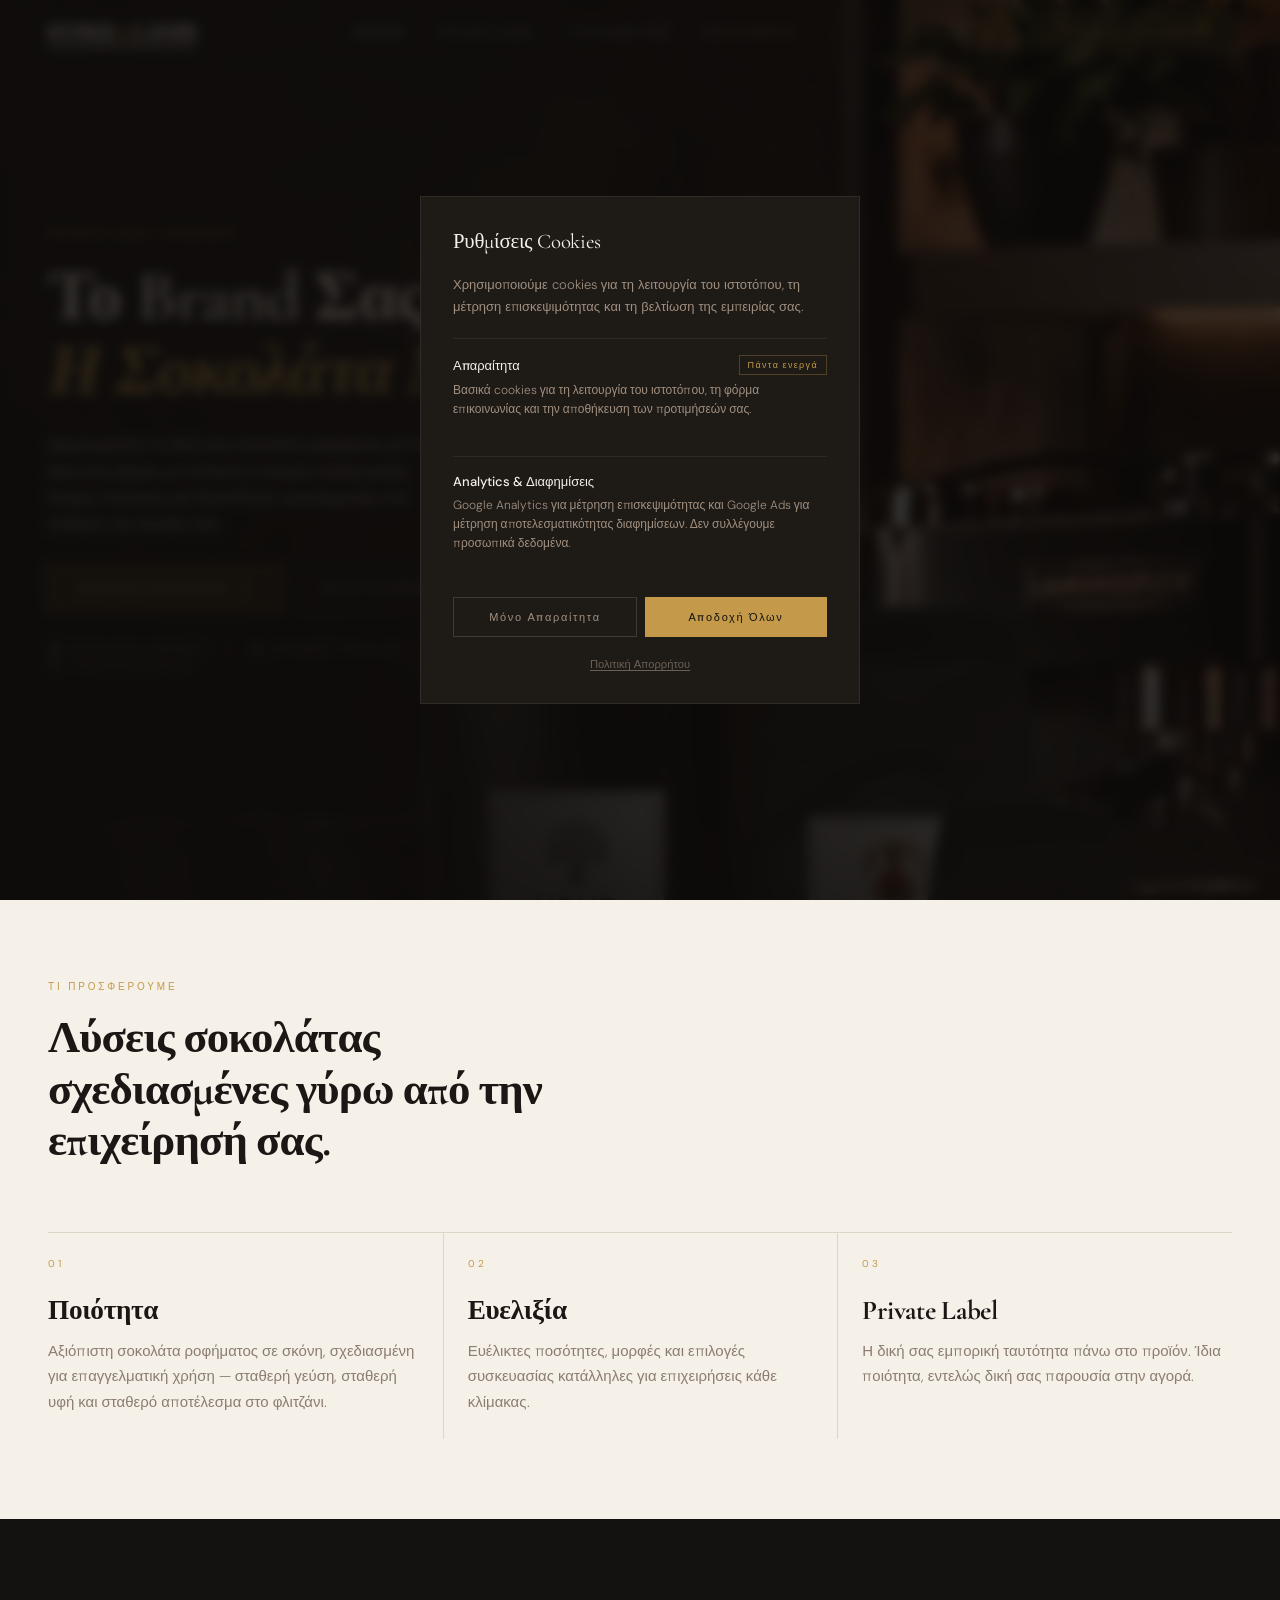
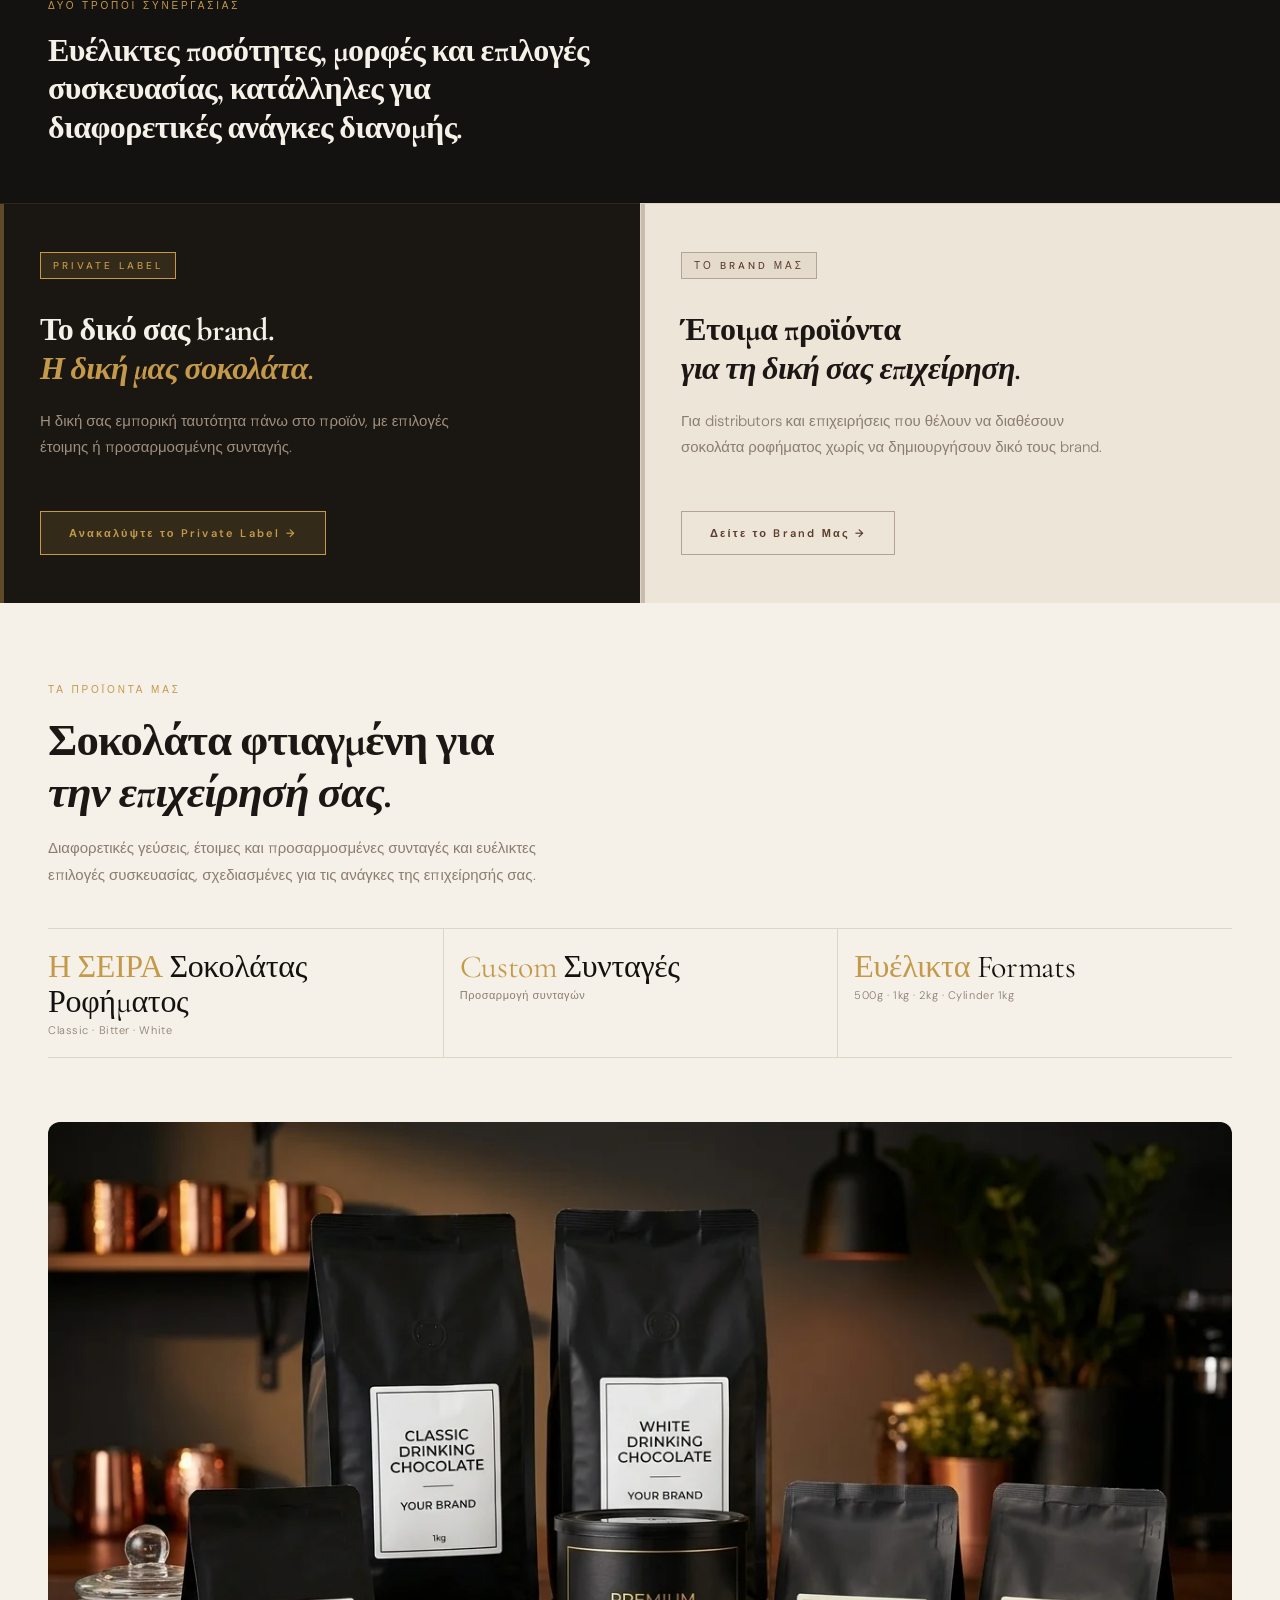
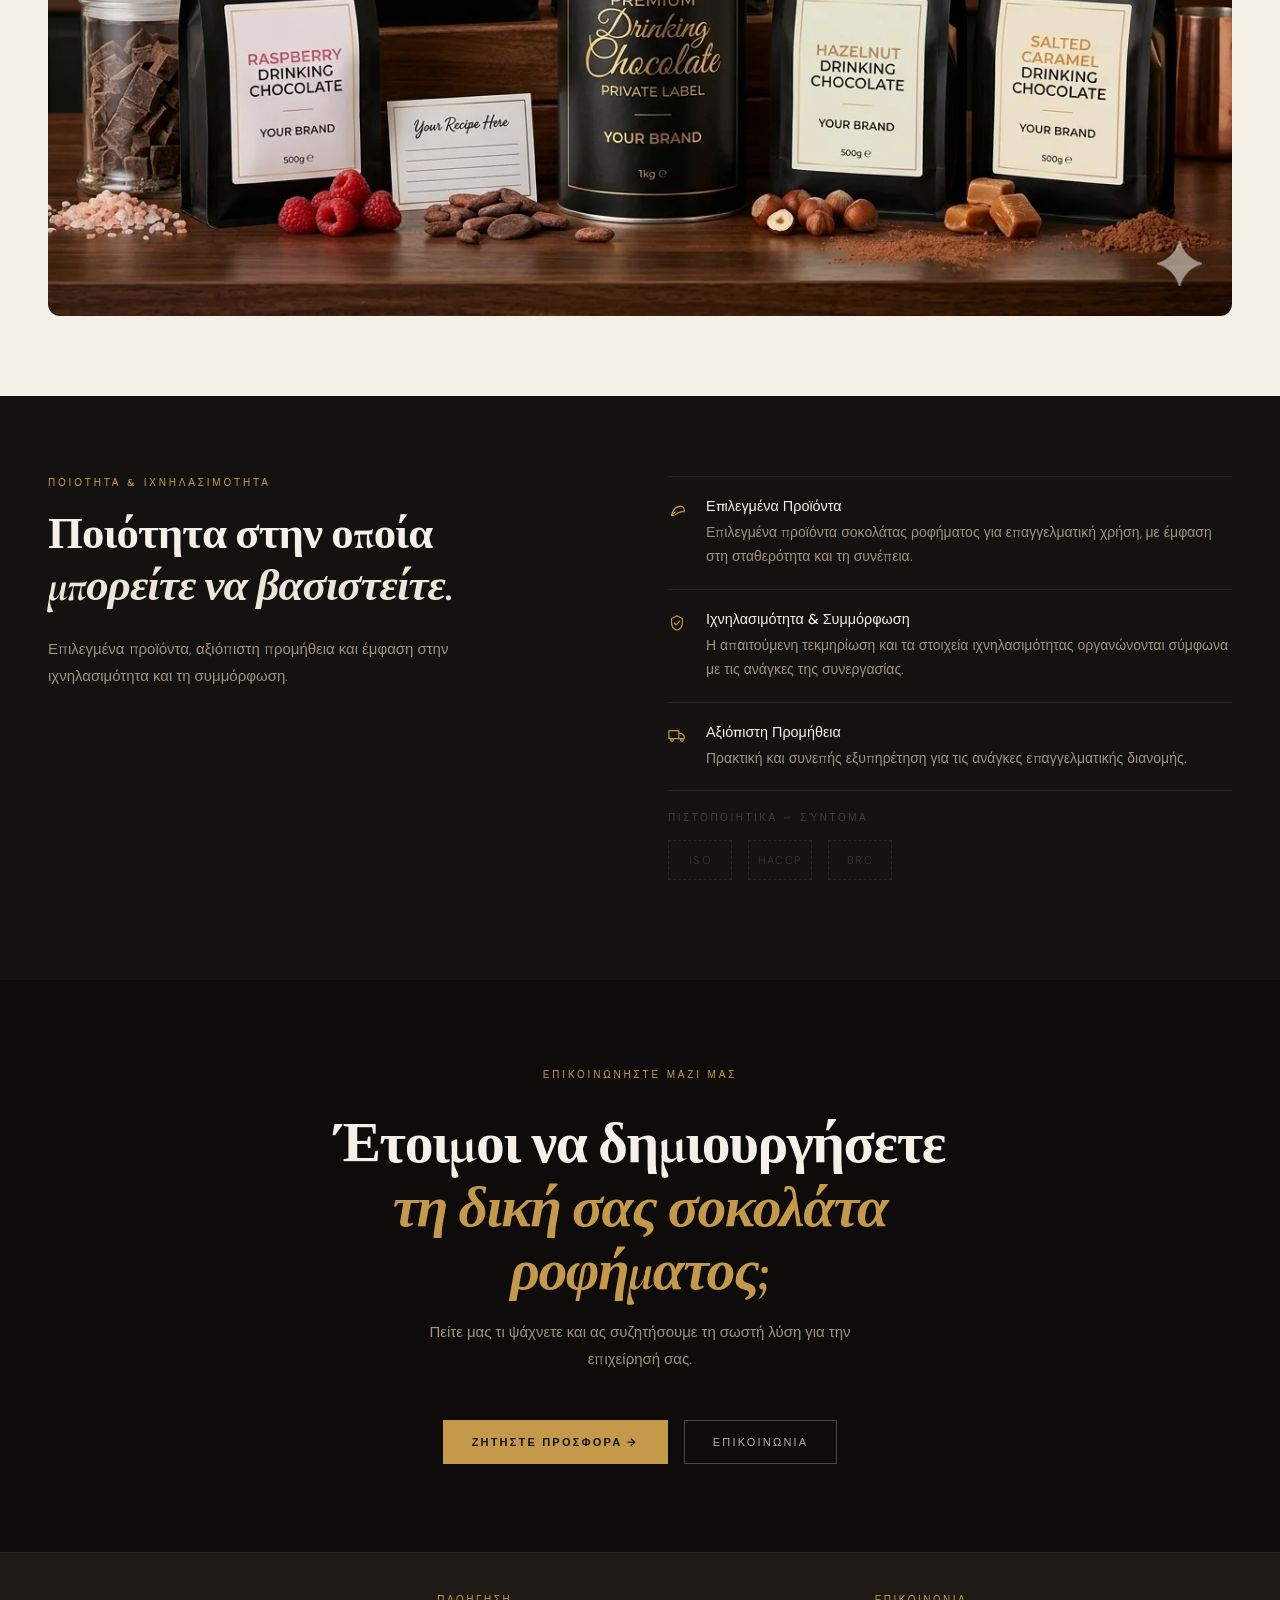
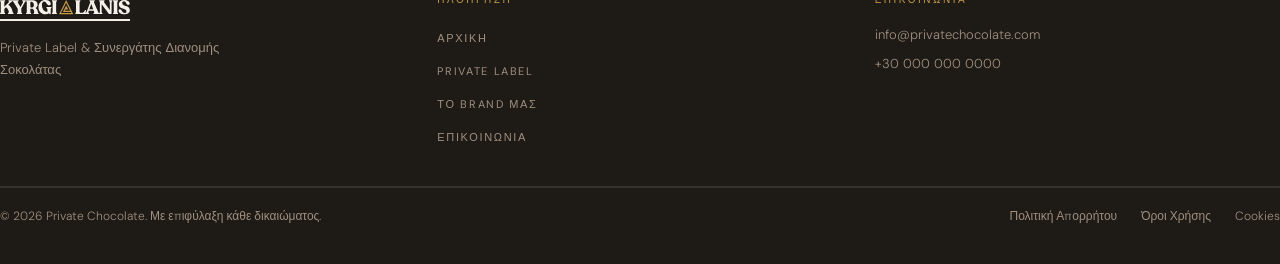
==== commit 5e04d30d: "Add files via upload" ====
--- a/index.html
+++ b/index.html
@@ -33,7 +33,7 @@
   <!-- HEADER -->
   <header class="header">
     <div class="header-inner">
-      <a href="index.html" class="logo"><span class="logo-private">Private</span><span class="logo-chocolate">CHOCOLATE</span></a>
+      <a href="index.html" class="logo"><img src="img/kyrgialanis-logo-light.svg" alt="Kyrgialanis" class="logo-img logo-img-light"><img src="img/kyrgialanis-logo-dark.svg" alt="Kyrgialanis" class="logo-img logo-img-dark"></a>
       <nav class="nav-desktop">
         <a href="index.html" class="nav-link">ΑΡΧΙΚΗ</a>
         <a href="private-label.html" class="nav-link">PRIVATE LABEL</a>
@@ -223,7 +223,7 @@
   <footer class="footer">
     <div class="container footer-inner">
       <div class="footer-grid">
-        <div class="footer-brand"><div class="logo mb-4"><span class="logo-private" style="color:var(--text-light);font-size:22px;">Private</span><span class="logo-chocolate" style="font-size:11px;">CHOCOLATE</span></div><p>Private Label &amp; Συνεργάτης Διανομής Σοκολάτας</p></div>
+        <div class="footer-brand"><div class="logo mb-4"><img src="img/kyrgialanis-logo-light.svg" alt="Kyrgialanis" class="logo-img"></div><p>Private Label &amp; Συνεργάτης Διανομής Σοκολάτας</p></div>
         <div><p class="footer-nav-label">ΠΛΟΗΓΗΣΗ</p><ul class="footer-nav-list"><li><a href="index.html">ΑΡΧΙΚΗ</a></li><li><a href="private-label.html">PRIVATE LABEL</a></li><li><a href="our-brand.html">ΤΟ BRAND ΜΑΣ</a></li><li><a href="contact.html">ΕΠΙΚΟΙΝΩΝΙΑ</a></li></ul></div>
         <div><p class="footer-contact-label">ΕΠΙΚΟΙΝΩΝΙΑ</p><div class="footer-contact-list"><a href="mailto:info@privatechocolate.com">info@privatechocolate.com</a><a href="tel:+30000000000">+30 000 000 0000</a></div></div>
       </div>
--- a/css/style.css
+++ b/css/style.css
@@ -1,4 +1,4 @@
-@import url('https://fonts.googleapis.com/css2?family=Instrument+Serif:ital@0;1&family=DM+Sans:ital,wght@0,300;0,400;0,500;0,600;1,300&display=swap');
+@import url('https://fonts.googleapis.com/css2?family=Cormorant+Garamond:ital,wght@0,400;0,500;0,600;0,700;1,400;1,500;1,600;1,700&family=DM+Sans:ital,wght@0,300;0,400;0,500;0,600;1,300&display=swap');
 
 /* ── RESET & BASE ── */
 *, *::before, *::after { box-sizing: border-box; margin: 0; padding: 0; }
@@ -33,7 +33,7 @@
   --text-light: #F5F0E8;
   --text-muted: #A09080;
   --max-w: 1320px;
-  --serif: 'Instrument Serif', serif;
+  --serif: 'Cormorant Garamond', serif;
   --sans: 'DM Sans', sans-serif;
 }
 
@@ -202,21 +202,12 @@
   height: 64px;
 }
 @media (min-width: 1024px) { .header-inner { padding: 0 48px; } }
-.logo { display: flex; align-items: baseline; gap: 4px; flex-shrink: 0; }
-.logo-private {
-  font-family: var(--serif);
-  font-size: 20px;
-  color: var(--text-light);
-  transition: color 0.4s;
-}
-.header.scrolled .logo-private { color: var(--dark); }
-.logo-chocolate {
-  font-family: var(--sans);
-  font-size: 12px;
-  font-weight: 500;
-  letter-spacing: 0.18em;
-  color: var(--gold);
-}
+.logo { display: flex; align-items: center; flex-shrink: 0; }
+.logo-img { height: 32px; width: auto; transition: opacity 0.4s; }
+.logo-img-dark { display: none; }
+.header.scrolled .logo-img-light { display: none; }
+.header.scrolled .logo-img-dark { display: block; }
+.footer .logo-img { height: 28px; }
 .nav-desktop { display: none; align-items: center; gap: 32px; }
 @media (min-width: 1024px) { .nav-desktop { display: flex; } }
 .nav-link {
@@ -1118,7 +1109,8 @@
   background-color: var(--ivory);
   border-bottom-color: var(--border);
 }
-.header:has(.mobile-menu.open) .logo-private { color: var(--dark); }
+.header:has(.mobile-menu.open) .logo-img-light { display: none; }
+.header:has(.mobile-menu.open) .logo-img-dark { display: block; }
 .header:has(.mobile-menu.open) .hamburger span { background-color: var(--dark); }
 .header:has(.mobile-menu.open) .lang-btn.active { color: var(--dark); }
 .header:has(.mobile-menu.open) .lang-btn:not(.active) { color: var(--border); }
